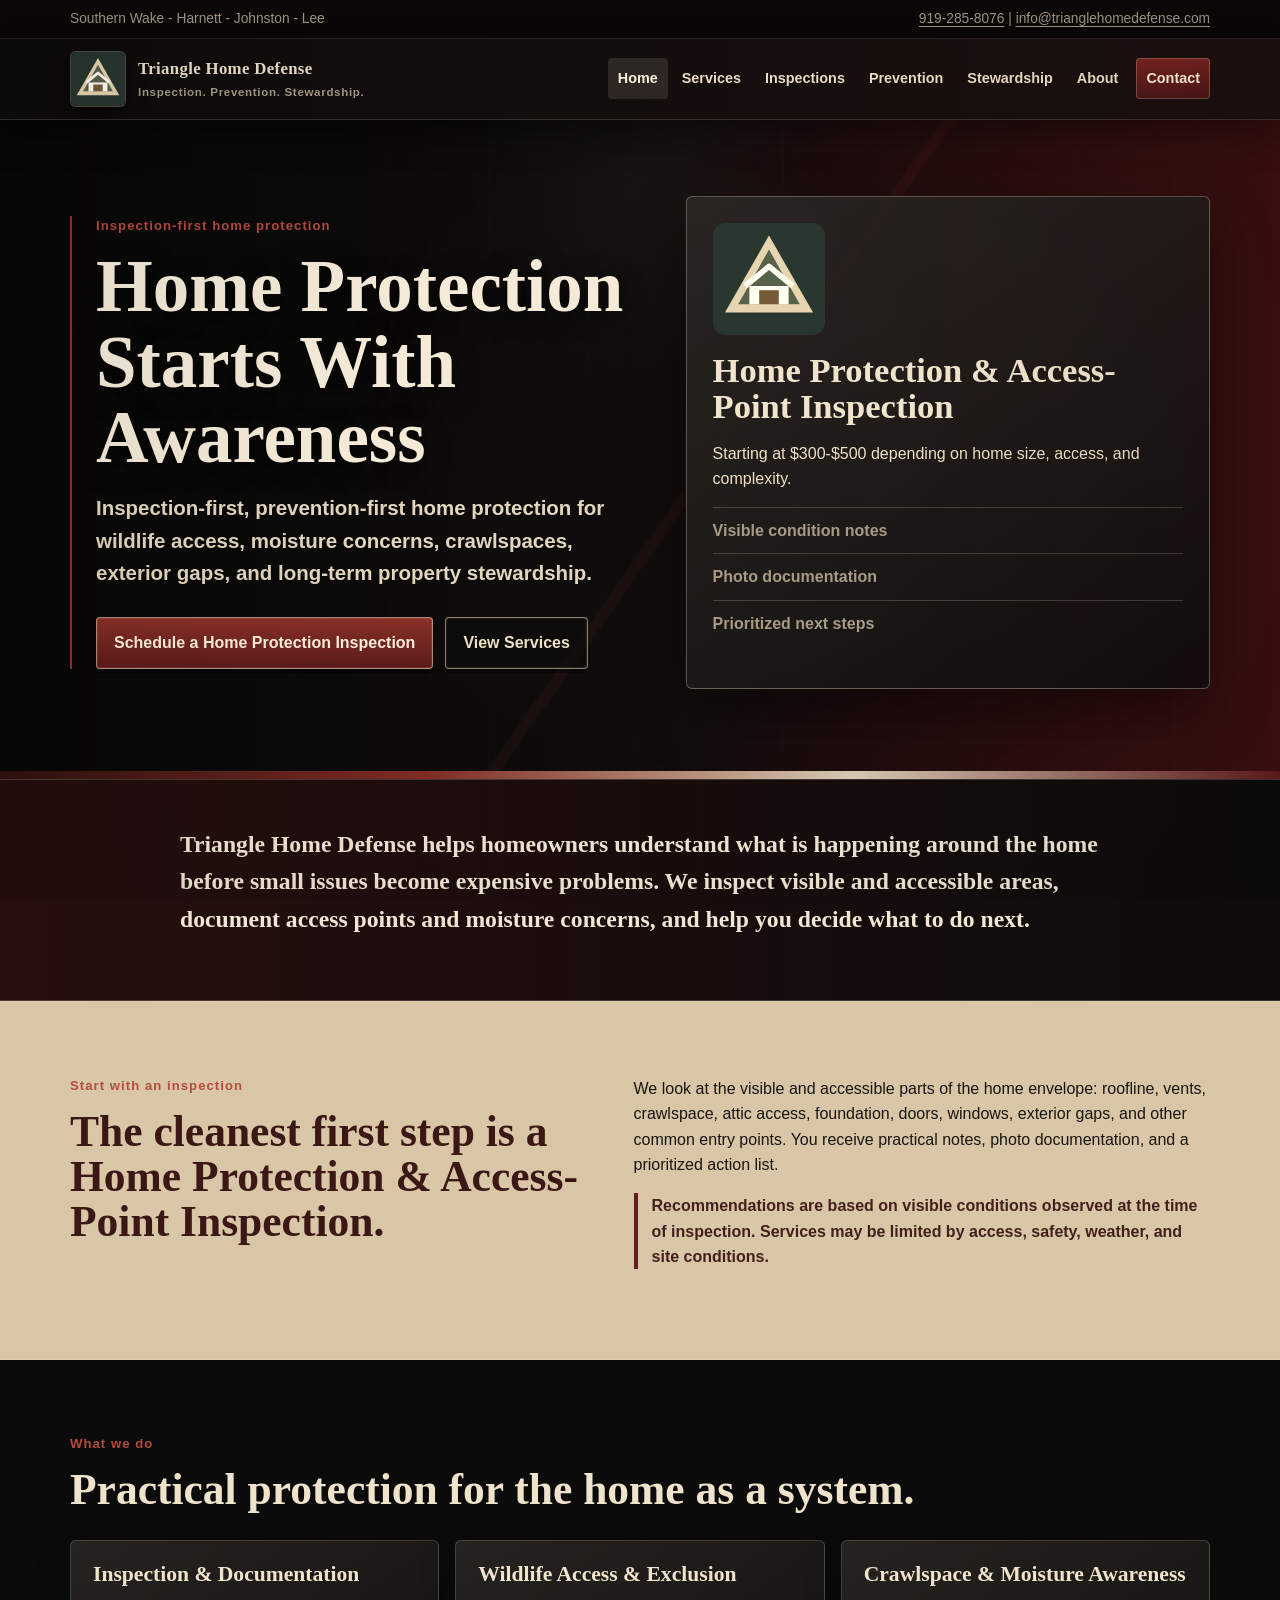
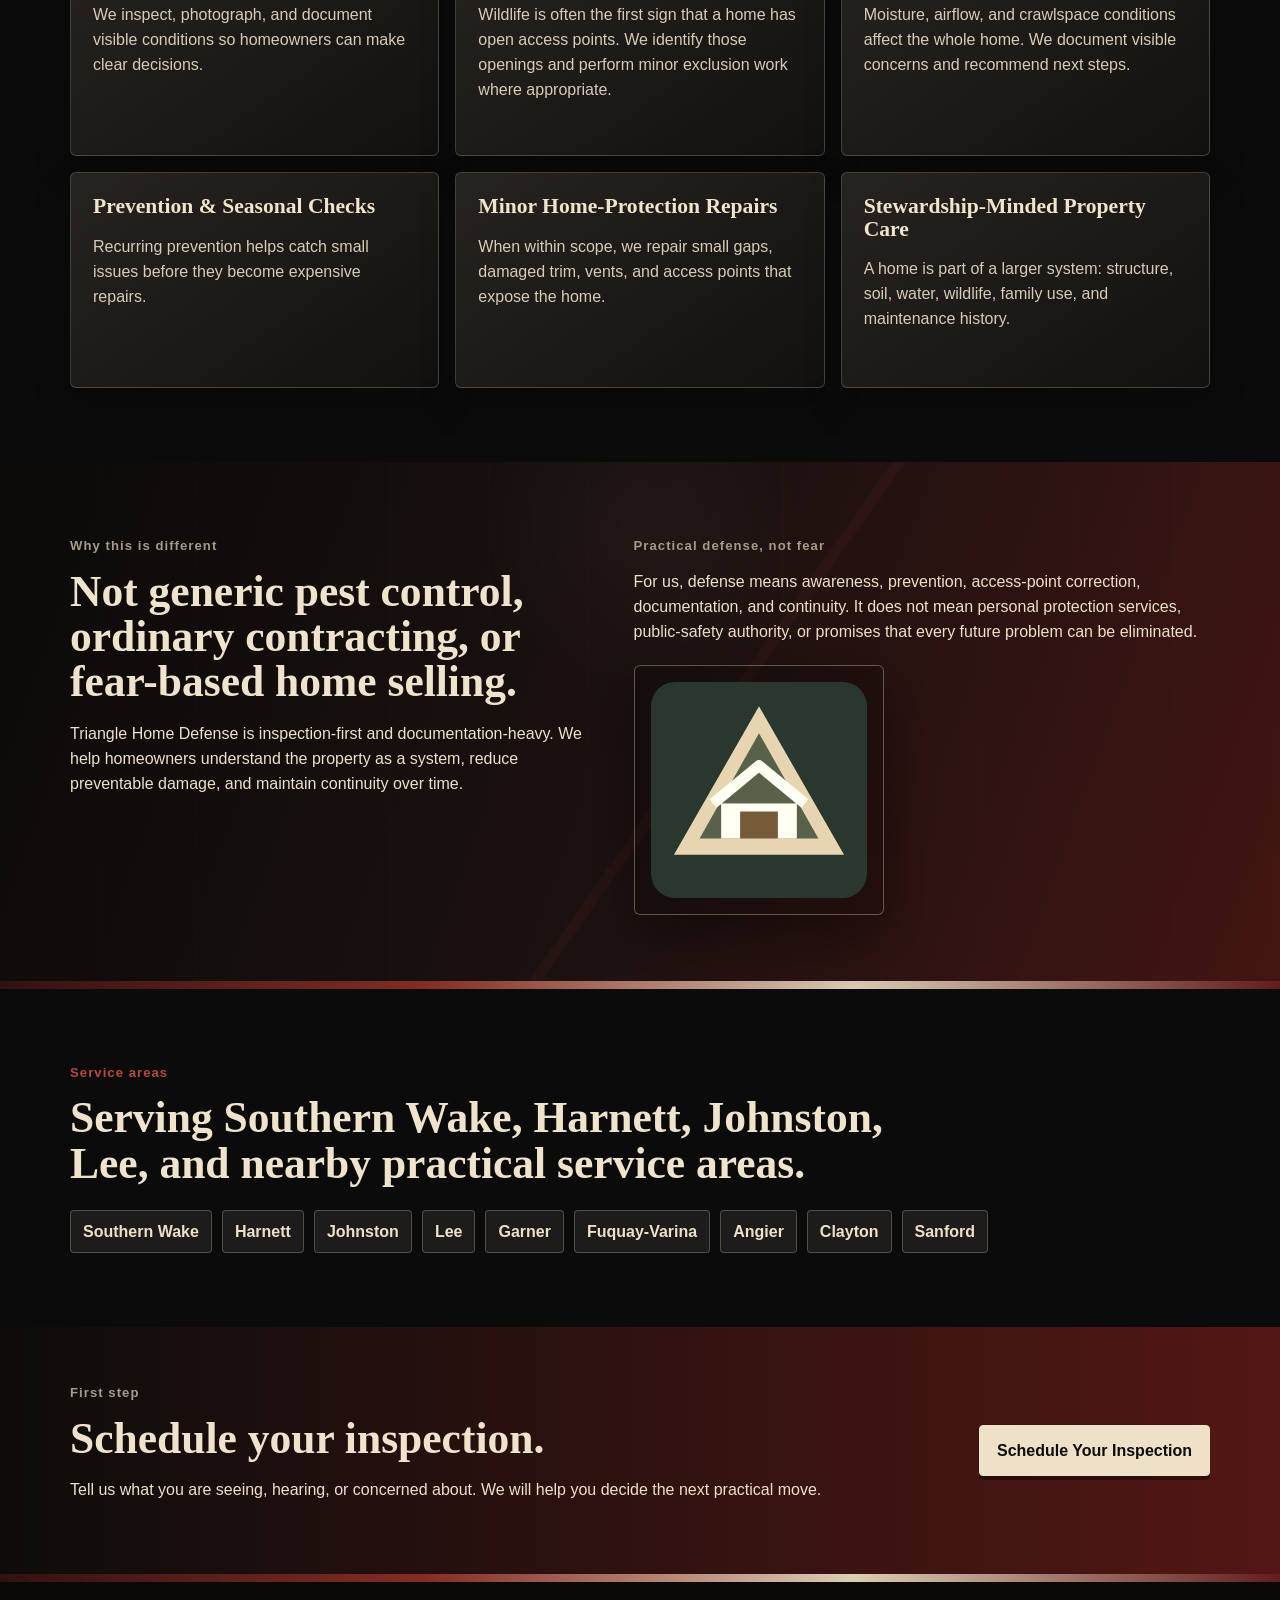
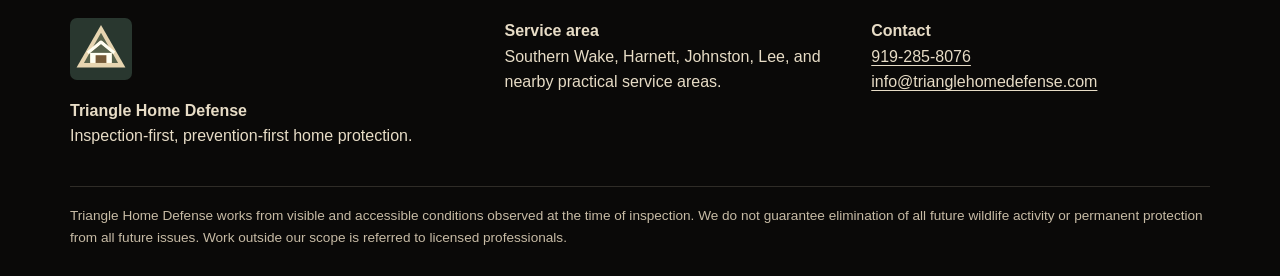
==== index.html @ 637c535c "Refresh homepage stylesheet version Cache-bust homepage stylesheet so the live aesthetic update appe" ====
<!doctype html>
<html lang="en">
<head>
  <meta charset="utf-8">
  <meta name="viewport" content="width=device-width, initial-scale=1">
  <title>Triangle Home Defense | Inspection-First Home Protection</title>
  <meta name="description" content="Inspection-first, prevention-first home protection for wildlife access, moisture concerns, crawlspaces, exterior gaps, and long-term property stewardship across Southern Wake, Harnett, Johnston, Lee, and nearby areas.">
  <meta property="og:title" content="Triangle Home Defense">
  <meta property="og:description" content="Home protection starts with awareness. Practical inspections, documentation, access-point correction, and prevention planning.">
  <meta property="og:image" content="thd-mark.svg">
  <meta property="og:type" content="website">
  <link rel="icon" href="favicon.svg">
  <link rel="stylesheet" href="styles.css?v=thd-weathered-garnet-2">
  <script type="application/ld+json">
  {
    "@context": "https://schema.org",
    "@type": "LocalBusiness",
    "name": "Triangle Home Defense",
    "url": "https://trianglehomedefense.com",
    "telephone": "+19192858076",
    "email": "info@trianglehomedefense.com",
    "areaServed": ["Southern Wake County NC", "Harnett County NC", "Johnston County NC", "Lee County NC", "Garner NC", "Fuquay-Varina NC", "Angier NC", "Clayton NC", "Sanford NC"],
    "description": "Inspection-first home protection, wildlife access correction, crawlspace and moisture awareness, minor repairs, and prevention planning."
  }
  </script>
</head>
<body>
  <a class="skip-link" href="#main">Skip to content</a>
  <div class="topbar">
    <div class="wrap topbar-inner">
      <span>Southern Wake - Harnett - Johnston - Lee</span>
      <span><a href="tel:19192858076">919-285-8076</a> | <a href="mailto:info@trianglehomedefense.com">info@trianglehomedefense.com</a></span>
    </div>
  </div>
  <header class="site-header">
    <div class="wrap nav">
      <a class="brand" href="index.html" aria-label="Triangle Home Defense home">
        <img src="thd-mark.svg" alt="" width="56" height="56">
        <span><strong>Triangle Home Defense</strong><small>Inspection. Prevention. Stewardship.</small></span>
      </a>
      <nav class="links" aria-label="Primary navigation">
        <a href="index.html" aria-current="page">Home</a>
        <a href="services.html">Services</a>
        <a href="inspections.html">Inspections</a>
        <a href="prevention.html">Prevention</a>
        <a href="stewardship.html">Stewardship</a>
        <a href="about.html">About</a>
        <a class="nav-cta" href="contact.html">Contact</a>
      </nav>
    </div>
  </header>

  <main id="main">
    <section class="hero">
      <div class="wrap hero-grid">
        <div class="hero-copy">
          <p class="eyebrow">Inspection-first home protection</p>
          <h1>Home Protection Starts With Awareness</h1>
          <p class="hero-subhead">Inspection-first, prevention-first home protection for wildlife access, moisture concerns, crawlspaces, exterior gaps, and long-term property stewardship.</p>
          <div class="actions" aria-label="Primary actions">
            <a class="btn" href="contact.html">Schedule a Home Protection Inspection</a>
            <a class="btn secondary" href="services.html">View Services</a>
          </div>
        </div>
        <aside class="hero-card" aria-label="Primary inspection offer">
          <img src="thd-mark.svg" alt="Triangle Home Defense mark" width="132" height="132">
          <h2>Home Protection &amp; Access-Point Inspection</h2>
          <p>Starting at $300-$500 depending on home size, access, and complexity.</p>
          <ul class="check-list">
            <li>Visible condition notes</li>
            <li>Photo documentation</li>
            <li>Prioritized next steps</li>
          </ul>
        </aside>
      </div>
    </section>

    <section class="section intro-section">
      <div class="wrap narrow">
        <p class="lead">Triangle Home Defense helps homeowners understand what is happening around the home before small issues become expensive problems. We inspect visible and accessible areas, document access points and moisture concerns, and help you decide what to do next.</p>
      </div>
    </section>

    <section class="section tinted">
      <div class="wrap split">
        <div>
          <p class="kicker">Start with an inspection</p>
          <h2>The cleanest first step is a Home Protection &amp; Access-Point Inspection.</h2>
        </div>
        <div>
          <p>We look at the visible and accessible parts of the home envelope: roofline, vents, crawlspace, attic access, foundation, doors, windows, exterior gaps, and other common entry points. You receive practical notes, photo documentation, and a prioritized action list.</p>
          <p class="scope-note">Recommendations are based on visible conditions observed at the time of inspection. Services may be limited by access, safety, weather, and site conditions.</p>
        </div>
      </div>
    </section>

    <section class="section">
      <div class="wrap">
        <p class="kicker">What we do</p>
        <h2>Practical protection for the home as a system.</h2>
        <div class="card-grid">
          <article class="card">
            <h3>Inspection &amp; Documentation</h3>
            <p>We inspect, photograph, and document visible conditions so homeowners can make clear decisions.</p>
          </article>
          <article class="card">
            <h3>Wildlife Access &amp; Exclusion</h3>
            <p>Wildlife is often the first sign that a home has open access points. We identify those openings and perform minor exclusion work where appropriate.</p>
          </article>
          <article class="card">
            <h3>Crawlspace &amp; Moisture Awareness</h3>
            <p>Moisture, airflow, and crawlspace conditions affect the whole home. We document visible concerns and recommend next steps.</p>
          </article>
          <article class="card">
            <h3>Prevention &amp; Seasonal Checks</h3>
            <p>Recurring prevention helps catch small issues before they become expensive repairs.</p>
          </article>
          <article class="card">
            <h3>Minor Home-Protection Repairs</h3>
            <p>When within scope, we repair small gaps, damaged trim, vents, and access points that expose the home.</p>
          </article>
          <article class="card">
            <h3>Stewardship-Minded Property Care</h3>
            <p>A home is part of a larger system: structure, soil, water, wildlife, family use, and maintenance history.</p>
          </article>
        </div>
      </div>
    </section>

    <section class="section field-band">
      <div class="wrap split">
        <div>
          <p class="kicker light">Why this is different</p>
          <h2>Not generic pest control, ordinary contracting, or fear-based home selling.</h2>
          <p>Triangle Home Defense is inspection-first and documentation-heavy. We help homeowners understand the property as a system, reduce preventable damage, and maintain continuity over time.</p>
        </div>
        <div>
          <p class="kicker light">Practical defense, not fear</p>
          <p>For us, defense means awareness, prevention, access-point correction, documentation, and continuity. It does not mean personal protection services, public-safety authority, or promises that every future problem can be eliminated.</p>
          <img class="field-image" src="thd-mark.svg" alt="Triangle Home Defense mark">
        </div>
      </div>
    </section>

    <section class="section">
      <div class="wrap">
        <p class="kicker">Service areas</p>
        <h2>Serving Southern Wake, Harnett, Johnston, Lee, and nearby practical service areas.</h2>
        <div class="area-list" aria-label="Service area examples">
          <span>Southern Wake</span>
          <span>Harnett</span>
          <span>Johnston</span>
          <span>Lee</span>
          <span>Garner</span>
          <span>Fuquay-Varina</span>
          <span>Angier</span>
          <span>Clayton</span>
          <span>Sanford</span>
        </div>
      </div>
    </section>

    <section class="cta-band">
      <div class="wrap cta-inner">
        <div>
          <p class="kicker light">First step</p>
          <h2>Schedule your inspection.</h2>
          <p>Tell us what you are seeing, hearing, or concerned about. We will help you decide the next practical move.</p>
        </div>
        <a class="btn light" href="contact.html">Schedule Your Inspection</a>
      </div>
    </section>
  </main>

  <footer class="footer">
    <div class="wrap footer-grid">
      <div>
        <img src="thd-mark.svg" alt="" width="62" height="62">
        <p><strong>Triangle Home Defense</strong><br>Inspection-first, prevention-first home protection.</p>
      </div>
      <div>
        <strong>Service area</strong>
        <p>Southern Wake, Harnett, Johnston, Lee, and nearby practical service areas.</p>
      </div>
      <div>
        <strong>Contact</strong>
        <p><a href="tel:19192858076">919-285-8076</a><br><a href="mailto:info@trianglehomedefense.com">info@trianglehomedefense.com</a></p>
      </div>
    </div>
    <div class="wrap fine-print">Triangle Home Defense works from visible and accessible conditions observed at the time of inspection. We do not guarantee elimination of all future wildlife activity or permanent protection from all future issues. Work outside our scope is referred to licensed professionals.</div>
  </footer>
</body>
</html>
---- styles.css ----
:root {
  --black: #0d0c0b;
  --charcoal: #171513;
  --ash: #272421;
  --garnet: #651d1d;
  --red-rock: #8f3028;
  --dark-red: #351211;
  --bone: #eee1c8;
  --paper: #d8c6a6;
  --aged-paper: #cbb58f;
  --stone: #a79b87;
  --ink: #181512;
  --line-dark: rgba(238, 225, 200, .2);
  --line-paper: rgba(49, 35, 28, .3);
  --shadow: 0 24px 58px rgba(0, 0, 0, .42);
}

* {
  box-sizing: border-box;
}

html {
  scroll-behavior: smooth;
}

body {
  margin: 0;
  font-family: "Trebuchet MS", Arial, Helvetica, sans-serif;
  color: var(--bone);
  background:
    linear-gradient(rgba(13, 12, 11, .9), rgba(13, 12, 11, .9)),
    url("garnet-schist.jpg") center / cover fixed,
    var(--black);
  line-height: 1.58;
}

body::before {
  content: "";
  position: fixed;
  inset: 0;
  z-index: 50;
  pointer-events: none;
  opacity: .16;
  background:
    repeating-linear-gradient(0deg, rgba(255, 255, 255, .035) 0 1px, transparent 1px 4px),
    radial-gradient(circle at center, transparent 35%, rgba(0, 0, 0, .58));
}

body::after {
  content: "";
  position: fixed;
  inset: 0;
  z-index: 51;
  pointer-events: none;
  opacity: .17;
  background-image:
    linear-gradient(rgba(238, 225, 200, .045) 1px, transparent 1px),
    linear-gradient(90deg, rgba(238, 225, 200, .035) 1px, transparent 1px);
  background-size: 72px 72px;
}

img {
  max-width: 100%;
  height: auto;
}

a {
  color: inherit;
}

h1,
h2,
h3 {
  font-family: Georgia, "Times New Roman", serif;
  line-height: 1.04;
  margin: 0 0 16px;
  text-transform: none;
}

h1 {
  max-width: 780px;
  color: #f4ead7;
  font-size: clamp(2.35rem, 5.7vw, 5rem);
  letter-spacing: 0;
  text-shadow: 0 5px 24px rgba(0, 0, 0, .68);
}

h2 {
  max-width: 900px;
  color: #f0e3cc;
  font-size: clamp(1.85rem, 3.4vw, 3rem);
}

h3 {
  color: var(--bone);
  font-size: 1.35rem;
}

p {
  margin: 0 0 16px;
}

ul {
  margin-top: 0;
}

.skip-link {
  position: absolute;
  left: 12px;
  top: -60px;
  z-index: 100;
  background: var(--bone);
  color: var(--black);
  padding: 10px 12px;
}

.skip-link:focus {
  top: 12px;
}

.wrap {
  width: min(1140px, calc(100% - 32px));
  margin-inline: auto;
}

.narrow {
  max-width: 920px;
}

.topbar {
  background: #0a0908;
  border-bottom: 1px solid rgba(238, 225, 200, .15);
  color: var(--stone);
  font-size: .86rem;
}

.topbar-inner {
  display: flex;
  justify-content: space-between;
  gap: 16px;
  padding: 8px 0;
  flex-wrap: wrap;
}

.topbar a,
.footer a {
  text-decoration-thickness: 1px;
  text-underline-offset: 3px;
}

.site-header {
  position: sticky;
  top: 0;
  z-index: 40;
  background:
    linear-gradient(90deg, rgba(13, 12, 11, .96), rgba(31, 18, 16, .94));
  border-bottom: 1px solid rgba(238, 225, 200, .16);
  box-shadow: 0 16px 34px rgba(0, 0, 0, .35);
  backdrop-filter: blur(12px);
}

.nav {
  display: flex;
  align-items: center;
  justify-content: space-between;
  gap: 20px;
  padding: 12px 0;
}

.brand {
  display: flex;
  align-items: center;
  gap: 12px;
  min-width: 250px;
  color: var(--bone);
  text-decoration: none;
}

.brand img {
  flex: 0 0 56px;
  width: 56px !important;
  height: 56px !important;
  max-width: 56px !important;
  max-height: 56px !important;
  border: 1px solid rgba(238, 225, 200, .24);
  border-radius: 6px;
  background: rgba(238, 225, 200, .06);
  object-fit: contain;
  filter: grayscale(.2) sepia(.18) contrast(1.08) drop-shadow(0 5px 10px rgba(0, 0, 0, .46));
}

.brand strong {
  display: block;
  font-family: Georgia, "Times New Roman", serif;
  font-size: 1.05rem;
  letter-spacing: .02em;
}

.brand small {
  display: block;
  color: var(--stone);
  font-size: .72rem;
  font-weight: 700;
  letter-spacing: .06em;
}

.links {
  display: flex;
  align-items: center;
  justify-content: flex-end;
  gap: 4px;
  flex-wrap: wrap;
}

.links a {
  border-radius: 4px;
  color: var(--bone);
  font-size: .9rem;
  font-weight: 800;
  padding: 9px 10px;
  text-decoration: none;
}

.links a:hover,
.links a:focus,
.links a[aria-current="page"] {
  background: rgba(238, 225, 200, .12);
  color: #fff4df;
}

.links .nav-cta {
  background: linear-gradient(180deg, #7a2522, #4a1716);
  color: #fff2dd;
  margin-left: 4px;
  box-shadow: inset 0 0 0 1px rgba(238, 225, 200, .25);
}

.hero {
  position: relative;
  overflow: hidden;
  color: var(--bone);
  background:
    linear-gradient(90deg, rgba(7, 7, 6, .9) 0%, rgba(15, 13, 12, .74) 48%, rgba(76, 17, 17, .76) 100%),
    url("garnet-schist.jpg") right center / cover,
    var(--black);
}

.hero::before,
.page-hero::before,
.field-band::before {
  content: "";
  position: absolute;
  inset: 0;
  pointer-events: none;
  opacity: .3;
  background:
    radial-gradient(circle at 50% 12%, rgba(238, 225, 200, .12), transparent 22%),
    linear-gradient(125deg, transparent 0 54%, rgba(143, 48, 40, .32) 54.2% 54.8%, transparent 55%),
    repeating-linear-gradient(90deg, transparent 0 96px, rgba(238, 225, 200, .03) 97px 98px);
}

.hero::after,
.field-band::after,
.cta-band::after {
  content: "";
  position: absolute;
  inset: auto 0 0 0;
  height: 8px;
  background: linear-gradient(90deg, var(--dark-red), var(--red-rock), var(--bone), var(--garnet));
  opacity: .9;
}

.hero-grid {
  position: relative;
  z-index: 1;
  display: grid;
  grid-template-columns: minmax(0, 1.05fr) minmax(280px, .95fr);
  gap: 36px;
  align-items: center;
  min-height: 640px;
  padding: 76px 0 90px;
}

.hero-copy {
  border-left: 2px solid var(--red-rock);
  padding-left: 24px;
}

.hero-subhead {
  max-width: 760px;
  color: #e3d6be;
  font-size: clamp(1.05rem, 2vw, 1.28rem);
  font-weight: 700;
}

.eyebrow,
.kicker {
  color: #b64a3f;
  font-size: .82rem;
  font-weight: 800;
  letter-spacing: .08em;
  margin-bottom: 12px;
}

.light {
  color: var(--stone);
}

.actions {
  display: flex;
  gap: 12px;
  flex-wrap: wrap;
  margin-top: 28px;
}

.btn {
  display: inline-flex;
  align-items: center;
  justify-content: center;
  min-height: 48px;
  border: 1px solid rgba(238, 225, 200, .54);
  border-radius: 4px;
  background: linear-gradient(180deg, #8a3028, #5c1c1a);
  color: #fff0dc;
  font-weight: 800;
  padding: 12px 17px;
  text-decoration: none;
  box-shadow: 0 4px 0 rgba(0, 0, 0, .38), inset 0 0 0 1px rgba(255, 255, 255, .08);
}

.btn.secondary {
  background: rgba(14, 13, 12, .62);
  color: var(--bone);
}

.btn.light {
  border-color: var(--bone);
  background: var(--bone);
  color: var(--black);
}

.hero-card {
  border: 1px solid rgba(238, 225, 200, .32);
  border-radius: 6px;
  background:
    linear-gradient(145deg, rgba(238, 225, 200, .1), rgba(0, 0, 0, .2)),
    rgba(20, 18, 16, .82);
  box-shadow: var(--shadow);
  padding: 26px;
}

.hero-card img {
  display: block;
  width: 112px;
  margin-bottom: 18px;
  filter: grayscale(.2) sepia(.18) contrast(1.08);
}

.hero-card h2 {
  color: #f0e4cc;
  font-size: clamp(1.5rem, 2.7vw, 2.25rem);
}

.check-list {
  list-style: none;
  padding: 0;
}

.check-list li {
  border-top: 1px solid rgba(238, 225, 200, .2);
  color: var(--stone);
  font-weight: 800;
  padding: 10px 0;
}

.section {
  padding: 74px 0;
  background: rgba(13, 12, 11, .91);
}

.intro-section {
  padding: 46px 0;
  background:
    linear-gradient(90deg, rgba(74, 18, 18, .42), rgba(13, 12, 11, .94)),
    var(--black);
  border-block: 1px solid var(--line-dark);
}

.tinted {
  background:
    linear-gradient(rgba(216, 198, 166, .94), rgba(216, 198, 166, .94)),
    url("garnet-schist.jpg") center / cover,
    var(--paper);
  border-block: 1px solid rgba(238, 225, 200, .18);
  color: var(--ink);
}

.tinted h2,
.tinted h3 {
  color: #3b1715;
}

.lead {
  color: #f1e7d4;
  font-family: Georgia, "Times New Roman", serif;
  font-size: clamp(1.18rem, 2vw, 1.48rem);
  font-weight: 700;
}

.split {
  display: grid;
  grid-template-columns: minmax(0, .95fr) minmax(0, 1.05fr);
  gap: 42px;
  align-items: start;
}

.scope-note {
  border-left: 4px solid var(--garnet);
  color: #44201d;
  font-weight: 800;
  padding-left: 14px;
}

.card-grid {
  display: grid;
  grid-template-columns: repeat(3, minmax(0, 1fr));
  gap: 16px;
  margin-top: 28px;
}

.card {
  min-height: 216px;
  border: 1px solid var(--line-dark);
  border-radius: 6px;
  background:
    linear-gradient(145deg, rgba(238, 225, 200, .08), rgba(0, 0, 0, .14)),
    rgba(25, 22, 20, .84);
  padding: 22px;
  box-shadow: 0 16px 36px rgba(0, 0, 0, .24);
}

.card h3 {
  color: #f1e4cc;
}

.card p {
  color: #d8ccb7;
}

.field-band {
  position: relative;
  overflow: hidden;
  color: var(--bone);
  background:
    linear-gradient(110deg, rgba(11, 10, 9, .96), rgba(29, 18, 16, .88), rgba(95, 26, 23, .66)),
    url("garnet-schist.jpg") center / cover,
    var(--black);
}

.field-band .wrap {
  position: relative;
  z-index: 1;
}

.field-image {
  display: block;
  max-width: 250px;
  border: 1px solid rgba(238, 225, 200, .32);
  border-radius: 6px;
  background: rgba(0, 0, 0, .24);
  box-shadow: var(--shadow);
  margin-top: 20px;
  padding: 16px;
  filter: grayscale(.2) sepia(.18) contrast(1.08);
}

.area-list {
  display: flex;
  flex-wrap: wrap;
  gap: 10px;
  margin-top: 24px;
}

.area-list span {
  border: 1px solid rgba(238, 225, 200, .25);
  border-radius: 4px;
  background: rgba(238, 225, 200, .08);
  color: var(--bone);
  font-weight: 800;
  padding: 8px 12px;
}

.cta-band {
  position: relative;
  overflow: hidden;
  background:
    linear-gradient(90deg, rgba(13, 12, 11, .96), rgba(92, 25, 22, .88)),
    url("garnet-schist.jpg") center / cover;
  color: var(--bone);
  padding: 56px 0 64px;
}

.cta-inner {
  display: flex;
  align-items: center;
  justify-content: space-between;
  gap: 30px;
}

.footer {
  background: #0a0908;
  color: #e7dcc6;
  padding: 36px 0 28px;
}

.footer-grid {
  display: grid;
  grid-template-columns: 1.2fr 1fr 1fr;
  gap: 28px;
}

.footer img {
  margin-bottom: 10px;
  filter: grayscale(.2) sepia(.18) contrast(1.08);
}

.fine-print {
  border-top: 1px solid rgba(238, 225, 200, .16);
  color: #c7bba5;
  font-size: .85rem;
  margin-top: 22px;
  padding-top: 18px;
}

.page-hero {
  position: relative;
  overflow: hidden;
  color: var(--bone);
  background:
    linear-gradient(105deg, rgba(10, 9, 8, .95), rgba(26, 18, 16, .88), rgba(92, 25, 22, .6)),
    url("garnet-schist.jpg") center / cover,
    var(--black);
  padding: 62px 0 70px;
}

.page-hero .wrap {
  position: relative;
  z-index: 1;
}

.page-hero p {
  max-width: 820px;
  color: #e0d6c4;
  font-weight: 700;
}

.breadcrumb {
  color: var(--stone);
  font-size: .82rem;
  font-weight: 800;
  letter-spacing: .06em;
  margin-bottom: 16px;
}

.content-grid {
  display: grid;
  grid-template-columns: minmax(0, 1fr) minmax(280px, 360px);
  gap: 38px;
  align-items: start;
}

.side-panel,
.form-panel {
  border: 1px solid var(--line-paper);
  border-radius: 6px;
  background:
    linear-gradient(rgba(238, 225, 200, .95), rgba(207, 186, 150, .94)),
    var(--paper);
  color: var(--ink);
  padding: 22px;
  box-shadow: 0 18px 38px rgba(0, 0, 0, .24);
}

.side-panel h2,
.side-panel h3,
.form-panel h2,
.form-panel h3 {
  color: #421a18;
}

.service-block,
.process-step,
.plain-panel {
  border-top: 1px solid var(--line-dark);
  padding: 24px 0;
}

.service-block:first-child,
.process-step:first-child {
  border-top: 0;
  padding-top: 0;
}

.two-list {
  display: grid;
  grid-template-columns: repeat(2, minmax(0, 1fr));
  gap: 24px;
}

.note-box {
  border-left: 5px solid var(--garnet);
  background: rgba(101, 29, 29, .16);
  padding: 16px;
}

.contact-list {
  display: grid;
  gap: 10px;
}

.contact-list a {
  color: #551c1a;
  font-weight: 900;
}

form {
  display: grid;
  gap: 14px;
}

label {
  display: grid;
  gap: 6px;
  color: #3f1f1b;
  font-weight: 900;
}

input,
select,
textarea {
  width: 100%;
  border: 1px solid rgba(54, 42, 33, .38);
  border-radius: 4px;
  background: #fbf4e4;
  color: var(--ink);
  font: inherit;
  padding: 11px 12px;
}

textarea {
  min-height: 132px;
  resize: vertical;
}

.submit-note {
  color: #514537;
  font-size: .9rem;
}

button.btn {
  cursor: pointer;
}

.legacy-notice {
  max-width: 760px;
}

@media (max-width: 920px) {
  .nav {
    align-items: flex-start;
    flex-direction: column;
  }

  .links {
    justify-content: flex-start;
  }

  .hero-grid,
  .split,
  .content-grid,
  .footer-grid,
  .two-list {
    grid-template-columns: 1fr;
  }

  .hero-grid {
    min-height: 0;
    padding: 54px 0 68px;
  }

  .hero-card {
    max-width: 520px;
  }

  .card-grid {
    grid-template-columns: repeat(2, minmax(0, 1fr));
  }

  .cta-inner {
    align-items: flex-start;
    flex-direction: column;
  }
}

@media (max-width: 620px) {
  .wrap {
    width: min(100% - 24px, 1120px);
  }

  .topbar {
    font-size: .72rem;
  }

  .topbar-inner {
    display: block;
    overflow-wrap: anywhere;
  }

  .brand {
    min-width: 0;
  }

  .brand small {
    letter-spacing: .04em;
  }

  .links {
    gap: 5px;
  }

  .links a {
    font-size: .82rem;
    padding: 8px 9px;
  }

  .hero-copy {
    border-left: 0;
    padding-left: 0;
  }

  .btn {
    width: 100%;
  }

  .card-grid {
    grid-template-columns: 1fr;
  }

  .section {
    padding: 54px 0;
  }

  .page-hero {
    padding: 46px 0 52px;
  }
}
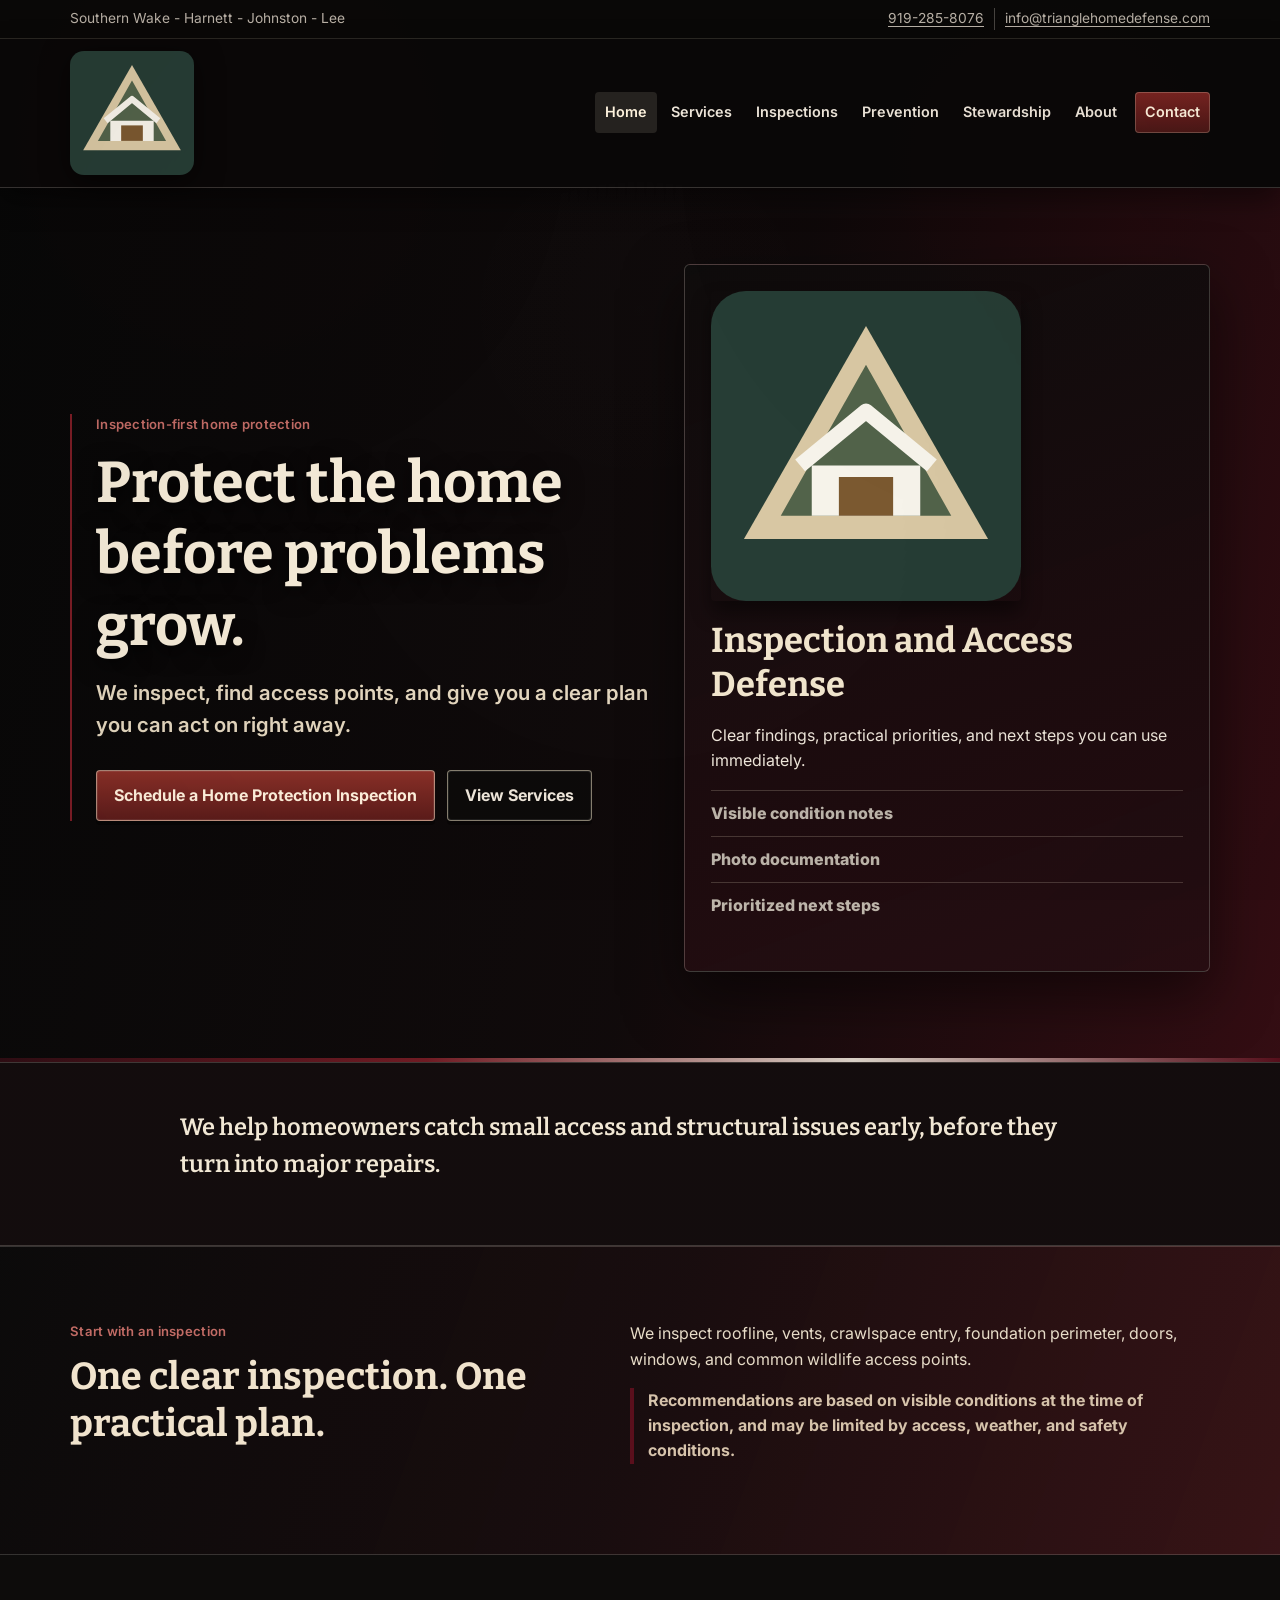
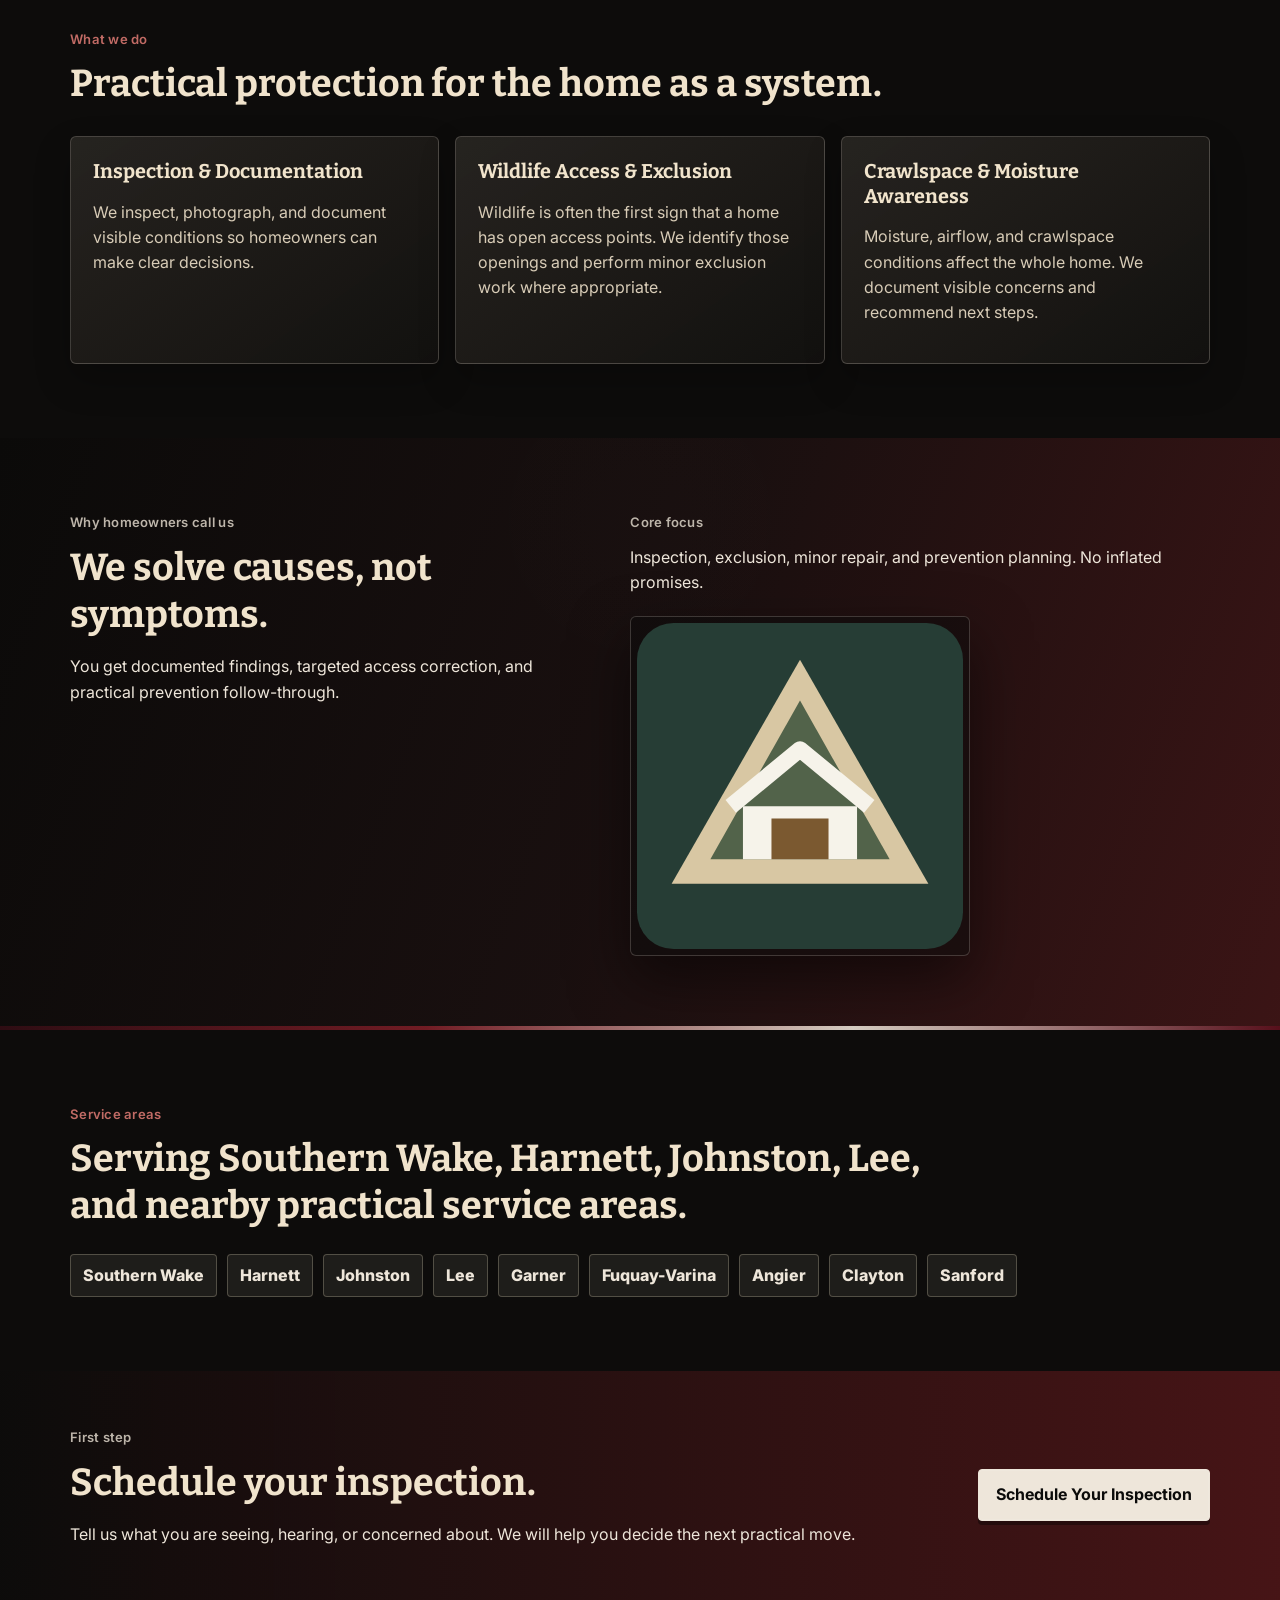
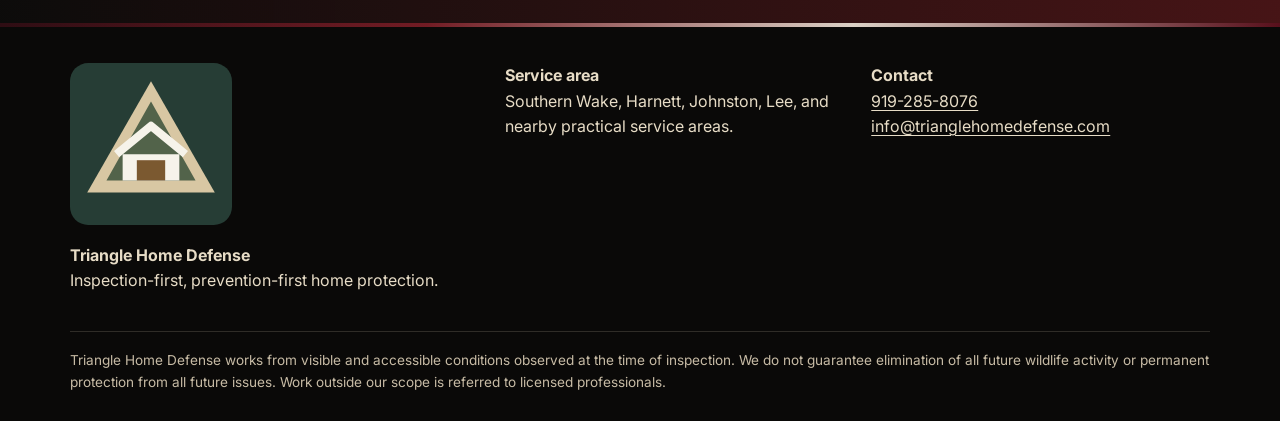
==== commit 021c31d2: "Homepage cleanup: concise messaging, no pricing, prevention-first CTA" ====
--- a/index.html
+++ b/index.html
@@ -29,7 +29,7 @@
   <div class="topbar">
     <div class="wrap topbar-inner">
       <span>Southern Wake - Harnett - Johnston - Lee</span>
-      <span><a href="tel:19192858076">919-285-8076</a> | <a href="mailto:info@trianglehomedefense.com">info@trianglehomedefense.com</a></span>
+      <span class="topbar-contact"><a href="tel:19192858076">919-285-8076</a><a href="mailto:info@trianglehomedefense.com">info@trianglehomedefense.com</a></span>
     </div>
   </div>
   <header class="site-header">
@@ -55,8 +55,8 @@
       <div class="wrap hero-grid">
         <div class="hero-copy">
           <p class="eyebrow">Inspection-first home protection</p>
-          <h1>Home Protection Starts With Awareness</h1>
-          <p class="hero-subhead">Inspection-first, prevention-first home protection for wildlife access, moisture concerns, crawlspaces, exterior gaps, and long-term property stewardship.</p>
+          <h1>Protect the home before problems grow.</h1>
+          <p class="hero-subhead">We inspect, find access points, and give you a clear plan you can act on right away.</p>
           <div class="actions" aria-label="Primary actions">
             <a class="btn" href="contact.html">Schedule a Home Protection Inspection</a>
             <a class="btn secondary" href="services.html">View Services</a>
@@ -64,8 +64,8 @@
         </div>
         <aside class="hero-card" aria-label="Primary inspection offer">
           <img src="thd-mark.svg" alt="Triangle Home Defense mark" width="132" height="132">
-          <h2>Home Protection &amp; Access-Point Inspection</h2>
-          <p>Starting at $300-$500 depending on home size, access, and complexity.</p>
+          <h2>Inspection and Access Defense</h2>
+          <p>Clear findings, practical priorities, and next steps you can use immediately.</p>
           <ul class="check-list">
             <li>Visible condition notes</li>
             <li>Photo documentation</li>
@@ -77,7 +77,7 @@
 
     <section class="section intro-section">
       <div class="wrap narrow">
-        <p class="lead">Triangle Home Defense helps homeowners understand what is happening around the home before small issues become expensive problems. We inspect visible and accessible areas, document access points and moisture concerns, and help you decide what to do next.</p>
+        <p class="lead">We help homeowners catch small access and structural issues early, before they turn into major repairs.</p>
       </div>
     </section>
 
@@ -85,11 +85,11 @@
       <div class="wrap split">
         <div>
           <p class="kicker">Start with an inspection</p>
-          <h2>The cleanest first step is a Home Protection &amp; Access-Point Inspection.</h2>
+          <h2>One clear inspection. One practical plan.</h2>
         </div>
         <div>
-          <p>We look at the visible and accessible parts of the home envelope: roofline, vents, crawlspace, attic access, foundation, doors, windows, exterior gaps, and other common entry points. You receive practical notes, photo documentation, and a prioritized action list.</p>
-          <p class="scope-note">Recommendations are based on visible conditions observed at the time of inspection. Services may be limited by access, safety, weather, and site conditions.</p>
+          <p>We inspect roofline, vents, crawlspace entry, foundation perimeter, doors, windows, and common wildlife access points.</p>
+          <p class="scope-note">Recommendations are based on visible conditions at the time of inspection, and may be limited by access, weather, and safety conditions.</p>
         </div>
       </div>
     </section>
@@ -111,18 +111,6 @@
             <h3>Crawlspace &amp; Moisture Awareness</h3>
             <p>Moisture, airflow, and crawlspace conditions affect the whole home. We document visible concerns and recommend next steps.</p>
           </article>
-          <article class="card">
-            <h3>Prevention &amp; Seasonal Checks</h3>
-            <p>Recurring prevention helps catch small issues before they become expensive repairs.</p>
-          </article>
-          <article class="card">
-            <h3>Minor Home-Protection Repairs</h3>
-            <p>When within scope, we repair small gaps, damaged trim, vents, and access points that expose the home.</p>
-          </article>
-          <article class="card">
-            <h3>Stewardship-Minded Property Care</h3>
-            <p>A home is part of a larger system: structure, soil, water, wildlife, family use, and maintenance history.</p>
-          </article>
         </div>
       </div>
     </section>
@@ -130,13 +118,13 @@
     <section class="section field-band">
       <div class="wrap split">
         <div>
-          <p class="kicker light">Why this is different</p>
-          <h2>Not generic pest control, ordinary contracting, or fear-based home selling.</h2>
-          <p>Triangle Home Defense is inspection-first and documentation-heavy. We help homeowners understand the property as a system, reduce preventable damage, and maintain continuity over time.</p>
+          <p class="kicker light">Why homeowners call us</p>
+          <h2>We solve causes, not symptoms.</h2>
+          <p>You get documented findings, targeted access correction, and practical prevention follow-through.</p>
         </div>
         <div>
-          <p class="kicker light">Practical defense, not fear</p>
-          <p>For us, defense means awareness, prevention, access-point correction, documentation, and continuity. It does not mean personal protection services, public-safety authority, or promises that every future problem can be eliminated.</p>
+          <p class="kicker light">Core focus</p>
+          <p>Inspection, exclusion, minor repair, and prevention planning. No inflated promises.</p>
           <img class="field-image" src="thd-mark.svg" alt="Triangle Home Defense mark">
         </div>
       </div>
--- a/styles.css
+++ b/styles.css
@@ -1,18 +1,20 @@
+@import url("https://fonts.googleapis.com/css2?family=Bitter:wght@500;600;700&family=Inter:wght@400;500;600;700&display=swap");
+
 :root {
-  --black: #0d0c0b;
-  --charcoal: #171513;
-  --ash: #272421;
-  --garnet: #651d1d;
-  --red-rock: #8f3028;
-  --dark-red: #351211;
-  --bone: #eee1c8;
-  --paper: #d8c6a6;
-  --aged-paper: #cbb58f;
-  --stone: #a79b87;
-  --ink: #181512;
-  --line-dark: rgba(238, 225, 200, .2);
-  --line-paper: rgba(49, 35, 28, .3);
-  --shadow: 0 24px 58px rgba(0, 0, 0, .42);
+  --black: #0b0b0a;
+  --charcoal: #171615;
+  --ash: #24211f;
+  --garnet: #5a0f1c;
+  --red-rock: #7b1d26;
+  --dark-red: #320d14;
+  --bone: #eee6da;
+  --paper: #d9ccb8;
+  --aged-paper: #bfa98f;
+  --stone: #bdb5aa;
+  --ink: #161310;
+  --line-dark: rgba(238, 230, 218, .2);
+  --line-paper: rgba(64, 44, 34, .42);
+  --shadow: 0 24px 58px rgba(0, 0, 0, .5);
 }
 
 * {
@@ -25,10 +27,11 @@
 
 body {
   margin: 0;
-  font-family: "Trebuchet MS", Arial, Helvetica, sans-serif;
-  color: var(--bone);
-  background:
-    linear-gradient(rgba(13, 12, 11, .9), rgba(13, 12, 11, .9)),
+  font-family: "Inter", "Segoe UI", "Helvetica Neue", Arial, sans-serif;
+  color: var(--bone);
+  background:
+    linear-gradient(rgba(10, 8, 9, .88), rgba(10, 8, 9, .91)),
+    linear-gradient(120deg, rgba(57, 12, 20, .34), rgba(6, 6, 6, .14)),
     url("garnet-schist.jpg") center / cover fixed,
     var(--black);
   line-height: 1.58;
@@ -40,10 +43,11 @@
   inset: 0;
   z-index: 50;
   pointer-events: none;
-  opacity: .16;
-  background:
-    repeating-linear-gradient(0deg, rgba(255, 255, 255, .035) 0 1px, transparent 1px 4px),
-    radial-gradient(circle at center, transparent 35%, rgba(0, 0, 0, .58));
+  opacity: .08;
+  background:
+    radial-gradient(circle at 18% 16%, rgba(123, 29, 38, .19), transparent 35%),
+    radial-gradient(circle at 82% 18%, rgba(90, 15, 28, .2), transparent 38%),
+    radial-gradient(circle at center, transparent 34%, rgba(0, 0, 0, .58));
 }
 
 body::after {
@@ -52,11 +56,11 @@
   inset: 0;
   z-index: 51;
   pointer-events: none;
-  opacity: .17;
+  opacity: .015;
   background-image:
-    linear-gradient(rgba(238, 225, 200, .045) 1px, transparent 1px),
-    linear-gradient(90deg, rgba(238, 225, 200, .035) 1px, transparent 1px);
-  background-size: 72px 72px;
+    linear-gradient(rgba(238, 230, 218, .02) 1px, transparent 1px),
+    linear-gradient(90deg, rgba(238, 230, 218, .01) 1px, transparent 1px);
+  background-size: 120px 120px;
 }
 
 img {
@@ -71,8 +75,8 @@
 h1,
 h2,
 h3 {
-  font-family: Georgia, "Times New Roman", serif;
-  line-height: 1.04;
+  font-family: "Bitter", Cambria, "Times New Roman", serif;
+  line-height: 1.24;
   margin: 0 0 16px;
   text-transform: none;
 }
@@ -80,20 +84,20 @@
 h1 {
   max-width: 780px;
   color: #f4ead7;
-  font-size: clamp(2.35rem, 5.7vw, 5rem);
+  font-size: clamp(1.95rem, 4.5vw, 4rem);
   letter-spacing: 0;
-  text-shadow: 0 5px 24px rgba(0, 0, 0, .68);
+  text-shadow: 0 6px 22px rgba(0, 0, 0, .72);
 }
 
 h2 {
   max-width: 900px;
   color: #f0e3cc;
-  font-size: clamp(1.85rem, 3.4vw, 3rem);
+  font-size: clamp(1.55rem, 3vw, 2.35rem);
 }
 
 h3 {
   color: var(--bone);
-  font-size: 1.35rem;
+  font-size: 1.24rem;
 }
 
 p {
@@ -142,6 +146,18 @@
   flex-wrap: wrap;
 }
 
+.topbar-contact {
+  display: inline-flex;
+  align-items: center;
+  gap: 10px;
+  flex-wrap: wrap;
+}
+
+.topbar-contact a + a {
+  border-left: 1px solid rgba(238, 230, 218, .28);
+  padding-left: 10px;
+}
+
 .topbar a,
 .footer a {
   text-decoration-thickness: 1px;
@@ -152,11 +168,9 @@
   position: sticky;
   top: 0;
   z-index: 40;
-  background:
-    linear-gradient(90deg, rgba(13, 12, 11, .96), rgba(31, 18, 16, .94));
-  border-bottom: 1px solid rgba(238, 225, 200, .16);
-  box-shadow: 0 16px 34px rgba(0, 0, 0, .35);
-  backdrop-filter: blur(12px);
+  background: rgba(11, 9, 9, .95);
+  border-bottom: 1px solid rgba(238, 230, 218, .2);
+  box-shadow: 0 12px 26px rgba(0, 0, 0, .4);
 }
 
 .nav {
@@ -170,38 +184,28 @@
 .brand {
   display: flex;
   align-items: center;
-  gap: 12px;
-  min-width: 250px;
+  gap: 14px;
+  min-width: 0;
   color: var(--bone);
   text-decoration: none;
 }
 
 .brand img {
-  flex: 0 0 56px;
-  width: 56px !important;
-  height: 56px !important;
-  max-width: 56px !important;
-  max-height: 56px !important;
-  border: 1px solid rgba(238, 225, 200, .24);
-  border-radius: 6px;
-  background: rgba(238, 225, 200, .06);
+  flex: 0 0 124px;
+  width: 124px !important;
+  height: auto !important;
+  max-width: 124px !important;
+  max-height: none !important;
+  border: 0;
+  border-radius: 0;
+  background: transparent;
   object-fit: contain;
-  filter: grayscale(.2) sepia(.18) contrast(1.08) drop-shadow(0 5px 10px rgba(0, 0, 0, .46));
-}
-
-.brand strong {
-  display: block;
-  font-family: Georgia, "Times New Roman", serif;
-  font-size: 1.05rem;
-  letter-spacing: .02em;
-}
-
-.brand small {
-  display: block;
-  color: var(--stone);
-  font-size: .72rem;
-  font-weight: 700;
-  letter-spacing: .06em;
+  object-position: left center;
+  filter: drop-shadow(0 6px 14px rgba(0, 0, 0, .54));
+}
+
+.brand span {
+  display: none;
 }
 
 .links {
@@ -216,7 +220,7 @@
   border-radius: 4px;
   color: var(--bone);
   font-size: .9rem;
-  font-weight: 800;
+  font-weight: 600;
   padding: 9px 10px;
   text-decoration: none;
 }
@@ -240,8 +244,8 @@
   overflow: hidden;
   color: var(--bone);
   background:
-    linear-gradient(90deg, rgba(7, 7, 6, .9) 0%, rgba(15, 13, 12, .74) 48%, rgba(76, 17, 17, .76) 100%),
-    url("garnet-schist.jpg") right center / cover,
+    linear-gradient(104deg, rgba(8, 8, 8, .91) 0%, rgba(17, 10, 11, .84) 55%, rgba(67, 14, 22, .73) 100%),
+    url("garnet-schist.jpg") center / cover,
     var(--black);
 }
 
@@ -252,11 +256,9 @@
   position: absolute;
   inset: 0;
   pointer-events: none;
-  opacity: .3;
-  background:
-    radial-gradient(circle at 50% 12%, rgba(238, 225, 200, .12), transparent 22%),
-    linear-gradient(125deg, transparent 0 54%, rgba(143, 48, 40, .32) 54.2% 54.8%, transparent 55%),
-    repeating-linear-gradient(90deg, transparent 0 96px, rgba(238, 225, 200, .03) 97px 98px);
+  opacity: .08;
+  background:
+    radial-gradient(circle at 50% 14%, rgba(238, 230, 218, .08), transparent 24%);
 }
 
 .hero::after,
@@ -265,7 +267,7 @@
   content: "";
   position: absolute;
   inset: auto 0 0 0;
-  height: 8px;
+  height: 4px;
   background: linear-gradient(90deg, var(--dark-red), var(--red-rock), var(--bone), var(--garnet));
   opacity: .9;
 }
@@ -275,9 +277,9 @@
   z-index: 1;
   display: grid;
   grid-template-columns: minmax(0, 1.05fr) minmax(280px, .95fr);
-  gap: 36px;
+  gap: 32px;
   align-items: center;
-  min-height: 640px;
+  min-height: 520px;
   padding: 76px 0 90px;
 }
 
@@ -290,15 +292,15 @@
   max-width: 760px;
   color: #e3d6be;
   font-size: clamp(1.05rem, 2vw, 1.28rem);
-  font-weight: 700;
+  font-weight: 600;
 }
 
 .eyebrow,
 .kicker {
-  color: #b64a3f;
+  color: #c16b65;
   font-size: .82rem;
-  font-weight: 800;
-  letter-spacing: .08em;
+  font-weight: 600;
+  letter-spacing: .02em;
   margin-bottom: 12px;
 }
 
@@ -322,7 +324,7 @@
   border-radius: 4px;
   background: linear-gradient(180deg, #8a3028, #5c1c1a);
   color: #fff0dc;
-  font-weight: 800;
+  font-weight: 700;
   padding: 12px 17px;
   text-decoration: none;
   box-shadow: 0 4px 0 rgba(0, 0, 0, .38), inset 0 0 0 1px rgba(255, 255, 255, .08);
@@ -340,20 +342,22 @@
 }
 
 .hero-card {
-  border: 1px solid rgba(238, 225, 200, .32);
+  border: 1px solid rgba(238, 230, 218, .22);
   border-radius: 6px;
   background:
-    linear-gradient(145deg, rgba(238, 225, 200, .1), rgba(0, 0, 0, .2)),
-    rgba(20, 18, 16, .82);
+    linear-gradient(160deg, rgba(14, 12, 12, .9), rgba(45, 13, 19, .76)),
+    rgba(17, 14, 14, .92);
   box-shadow: var(--shadow);
   padding: 26px;
 }
 
 .hero-card img {
   display: block;
-  width: 112px;
+  width: min(100%, 310px);
+  border-radius: 4px;
+  box-shadow: 0 12px 20px rgba(0, 0, 0, .45);
   margin-bottom: 18px;
-  filter: grayscale(.2) sepia(.18) contrast(1.08);
+  filter: none;
 }
 
 .hero-card h2 {
@@ -375,49 +379,47 @@
 
 .section {
   padding: 74px 0;
-  background: rgba(13, 12, 11, .91);
+  background: rgba(13, 12, 11, .93);
 }
 
 .intro-section {
   padding: 46px 0;
-  background:
-    linear-gradient(90deg, rgba(74, 18, 18, .42), rgba(13, 12, 11, .94)),
+  background: rgba(20, 13, 13, .94);
+  border-block: 1px solid var(--line-dark);
+}
+
+.tinted {
+  background:
+    linear-gradient(110deg, rgba(11, 10, 10, .94), rgba(27, 13, 15, .83), rgba(92, 26, 32, .54)),
+    url("garnet-schist.jpg") center / cover,
     var(--black);
-  border-block: 1px solid var(--line-dark);
-}
-
-.tinted {
-  background:
-    linear-gradient(rgba(216, 198, 166, .94), rgba(216, 198, 166, .94)),
-    url("garnet-schist.jpg") center / cover,
-    var(--paper);
-  border-block: 1px solid rgba(238, 225, 200, .18);
-  color: var(--ink);
+  border-block: 1px solid rgba(238, 230, 218, .18);
+  color: #e7dcc8;
 }
 
 .tinted h2,
 .tinted h3 {
-  color: #3b1715;
+  color: #f0e3cd;
 }
 
 .lead {
   color: #f1e7d4;
-  font-family: Georgia, "Times New Roman", serif;
+  font-family: "Bitter", Cambria, "Times New Roman", serif;
   font-size: clamp(1.18rem, 2vw, 1.48rem);
-  font-weight: 700;
+  font-weight: 600;
 }
 
 .split {
   display: grid;
   grid-template-columns: minmax(0, .95fr) minmax(0, 1.05fr);
-  gap: 42px;
+  gap: 36px;
   align-items: start;
 }
 
 .scope-note {
   border-left: 4px solid var(--garnet);
-  color: #44201d;
-  font-weight: 800;
+  color: #d6c3ab;
+  font-weight: 700;
   padding-left: 14px;
 }
 
@@ -429,7 +431,7 @@
 }
 
 .card {
-  min-height: 216px;
+  min-height: 0;
   border: 1px solid var(--line-dark);
   border-radius: 6px;
   background:
@@ -452,7 +454,7 @@
   overflow: hidden;
   color: var(--bone);
   background:
-    linear-gradient(110deg, rgba(11, 10, 9, .96), rgba(29, 18, 16, .88), rgba(95, 26, 23, .66)),
+    linear-gradient(110deg, rgba(11, 10, 9, .95), rgba(27, 16, 16, .88), rgba(84, 25, 27, .66)),
     url("garnet-schist.jpg") center / cover,
     var(--black);
 }
@@ -464,14 +466,14 @@
 
 .field-image {
   display: block;
-  max-width: 250px;
-  border: 1px solid rgba(238, 225, 200, .32);
+  max-width: 340px;
+  border: 1px solid rgba(238, 230, 218, .2);
   border-radius: 6px;
-  background: rgba(0, 0, 0, .24);
+  background: rgba(11, 11, 11, .5);
   box-shadow: var(--shadow);
   margin-top: 20px;
-  padding: 16px;
-  filter: grayscale(.2) sepia(.18) contrast(1.08);
+  padding: 6px;
+  filter: none;
 }
 
 .area-list {
@@ -494,7 +496,7 @@
   position: relative;
   overflow: hidden;
   background:
-    linear-gradient(90deg, rgba(13, 12, 11, .96), rgba(92, 25, 22, .88)),
+    linear-gradient(90deg, rgba(13, 12, 11, .96), rgba(79, 22, 24, .88)),
     url("garnet-schist.jpg") center / cover;
   color: var(--bone);
   padding: 56px 0 64px;
@@ -521,7 +523,9 @@
 
 .footer img {
   margin-bottom: 10px;
-  filter: grayscale(.2) sepia(.18) contrast(1.08);
+  width: 162px;
+  max-width: 100%;
+  filter: none;
 }
 
 .fine-print {
@@ -537,7 +541,7 @@
   overflow: hidden;
   color: var(--bone);
   background:
-    linear-gradient(105deg, rgba(10, 9, 8, .95), rgba(26, 18, 16, .88), rgba(92, 25, 22, .6)),
+    linear-gradient(106deg, rgba(9, 9, 10, .92), rgba(23, 13, 15, .86), rgba(84, 24, 33, .62)),
     url("garnet-schist.jpg") center / cover,
     var(--black);
   padding: 62px 0 70px;
@@ -571,12 +575,13 @@
 
 .side-panel,
 .form-panel {
-  border: 1px solid var(--line-paper);
+  border: 1px solid rgba(238, 230, 218, .2);
   border-radius: 6px;
   background:
-    linear-gradient(rgba(238, 225, 200, .95), rgba(207, 186, 150, .94)),
-    var(--paper);
-  color: var(--ink);
+    linear-gradient(160deg, rgba(11, 10, 10, .94), rgba(42, 19, 21, .86)),
+    url("garnet-schist.jpg") center / cover,
+    var(--charcoal);
+  color: var(--bone);
   padding: 22px;
   box-shadow: 0 18px 38px rgba(0, 0, 0, .24);
 }
@@ -585,7 +590,7 @@
 .side-panel h3,
 .form-panel h2,
 .form-panel h3 {
-  color: #421a18;
+  color: #f0e3cd;
 }
 
 .service-block,
@@ -595,6 +600,12 @@
   padding: 24px 0;
 }
 
+.service-block h2,
+.process-step h2,
+.hero-card h2 {
+  line-height: 1.28;
+}
+
 .service-block:first-child,
 .process-step:first-child {
   border-top: 0;
@@ -619,7 +630,7 @@
 }
 
 .contact-list a {
-  color: #551c1a;
+  color: #f2ddc2;
   font-weight: 900;
 }
 
@@ -631,8 +642,8 @@
 label {
   display: grid;
   gap: 6px;
-  color: #3f1f1b;
-  font-weight: 900;
+  color: #e9dcc6;
+  font-weight: 700;
 }
 
 input,
@@ -653,7 +664,7 @@
 }
 
 .submit-note {
-  color: #514537;
+  color: #cbbda6;
   font-size: .9rem;
 }
 
@@ -716,12 +727,31 @@
     overflow-wrap: anywhere;
   }
 
+  .topbar-contact {
+    display: block;
+    margin-top: 2px;
+  }
+
+  .topbar-contact a {
+    display: block;
+  }
+
+  .topbar-contact a + a {
+    border-left: 0;
+    margin-top: 2px;
+    padding-left: 0;
+  }
+
   .brand {
     min-width: 0;
   }
 
-  .brand small {
-    letter-spacing: .04em;
+  .brand img {
+    flex: 0 0 102px;
+    width: 102px !important;
+    height: auto !important;
+    max-width: 102px !important;
+    max-height: none !important;
   }
 
   .links {
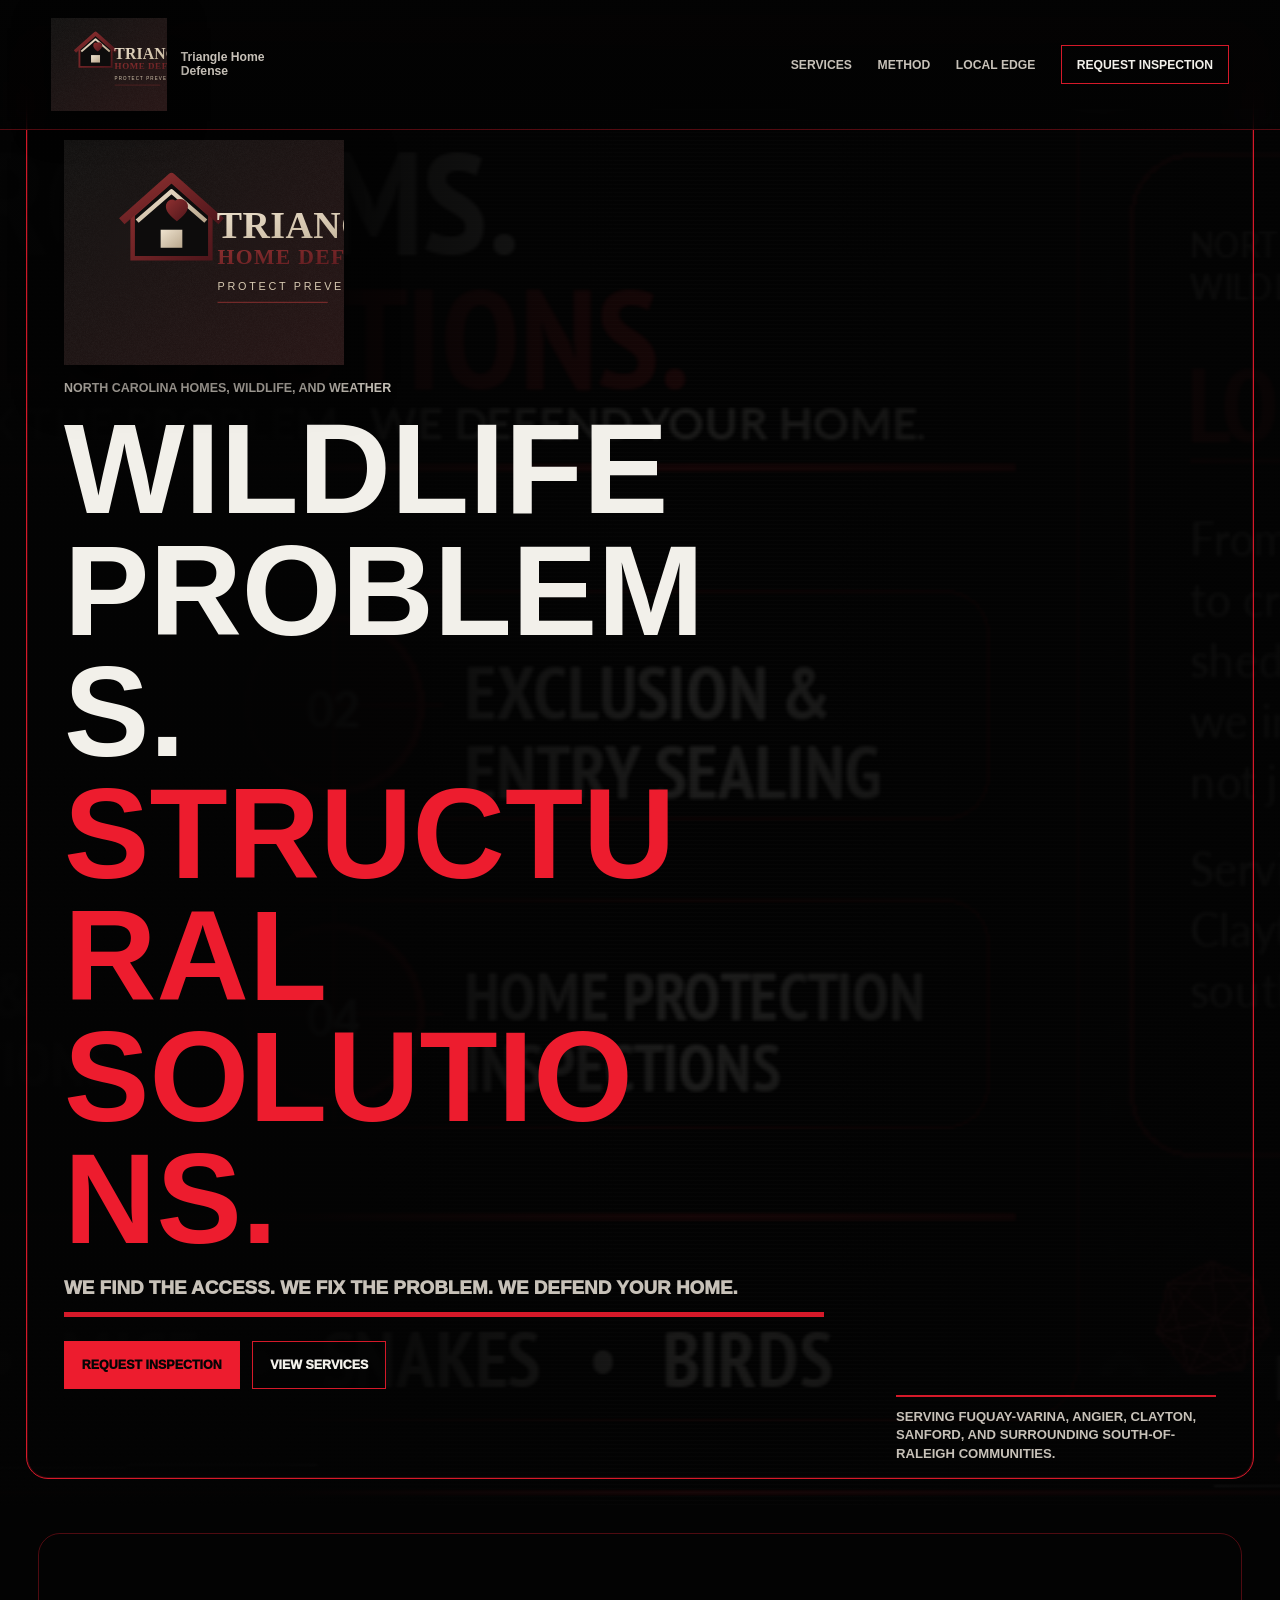
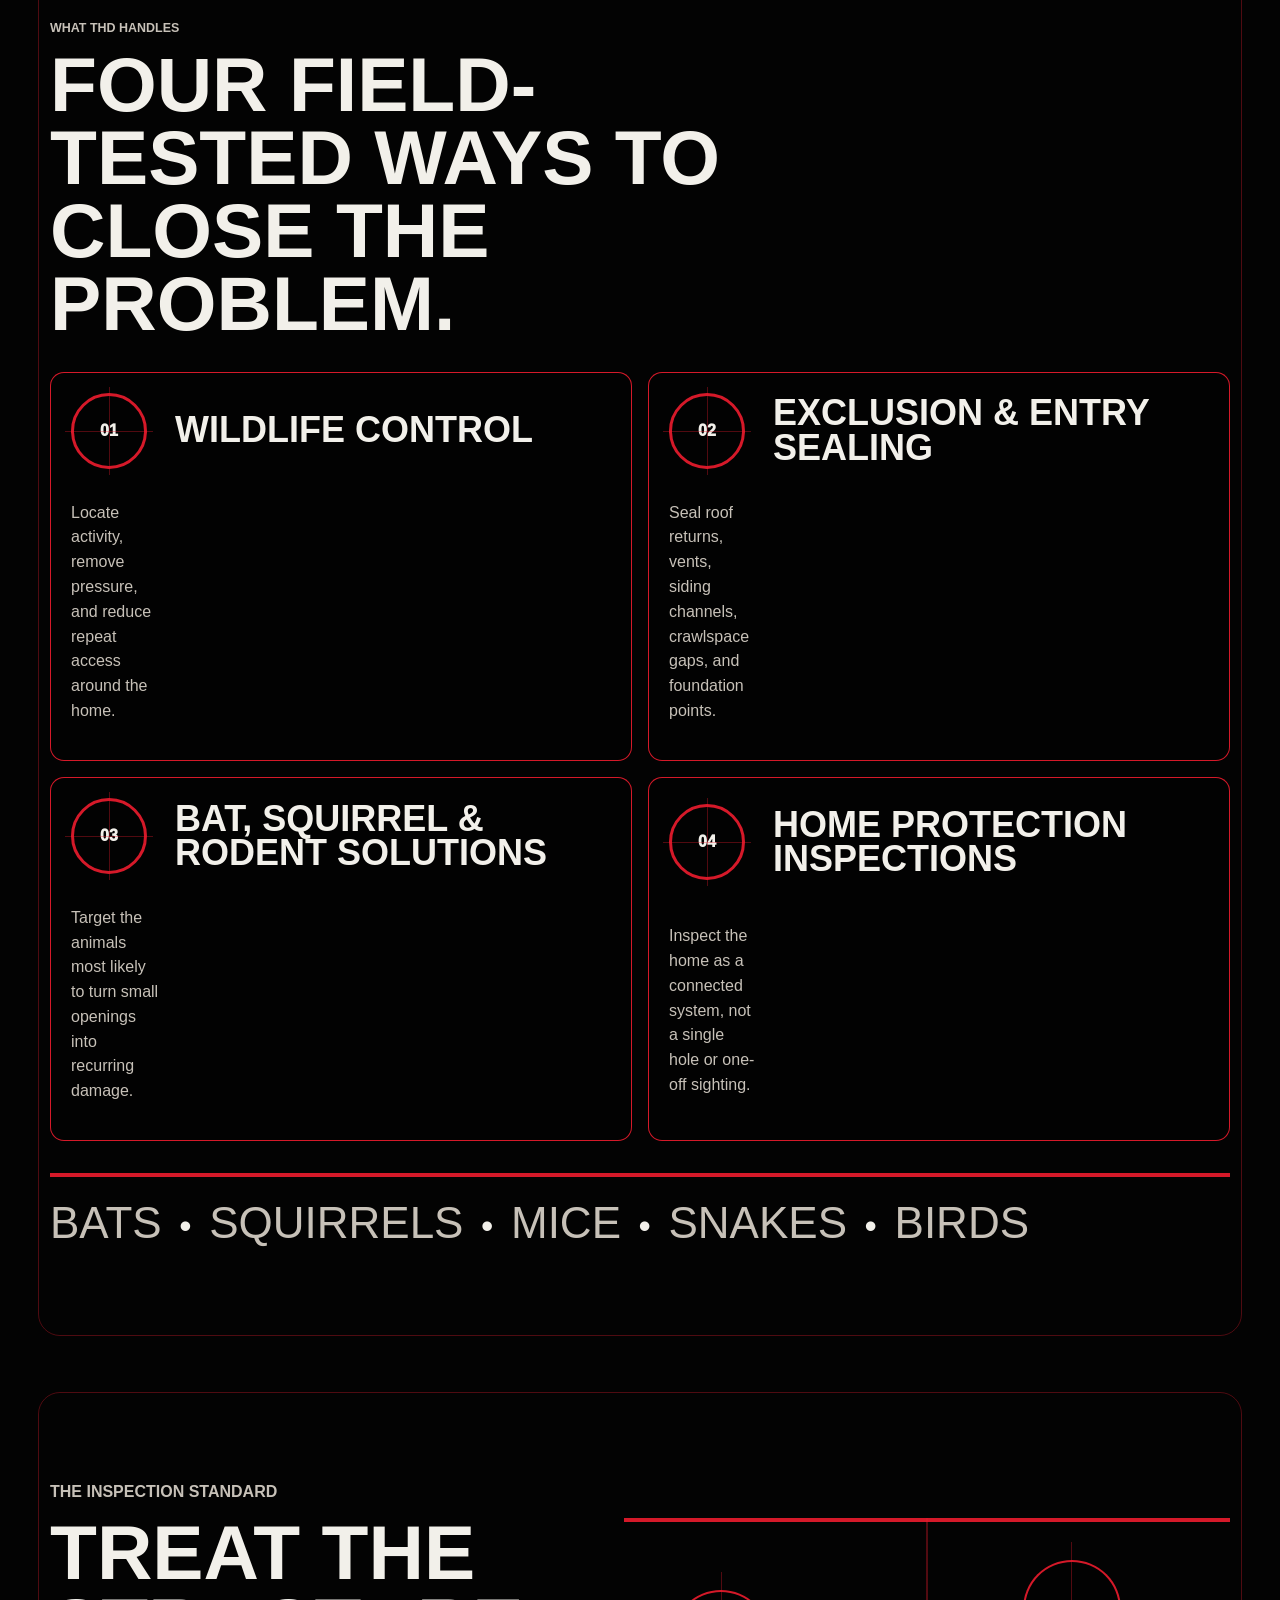
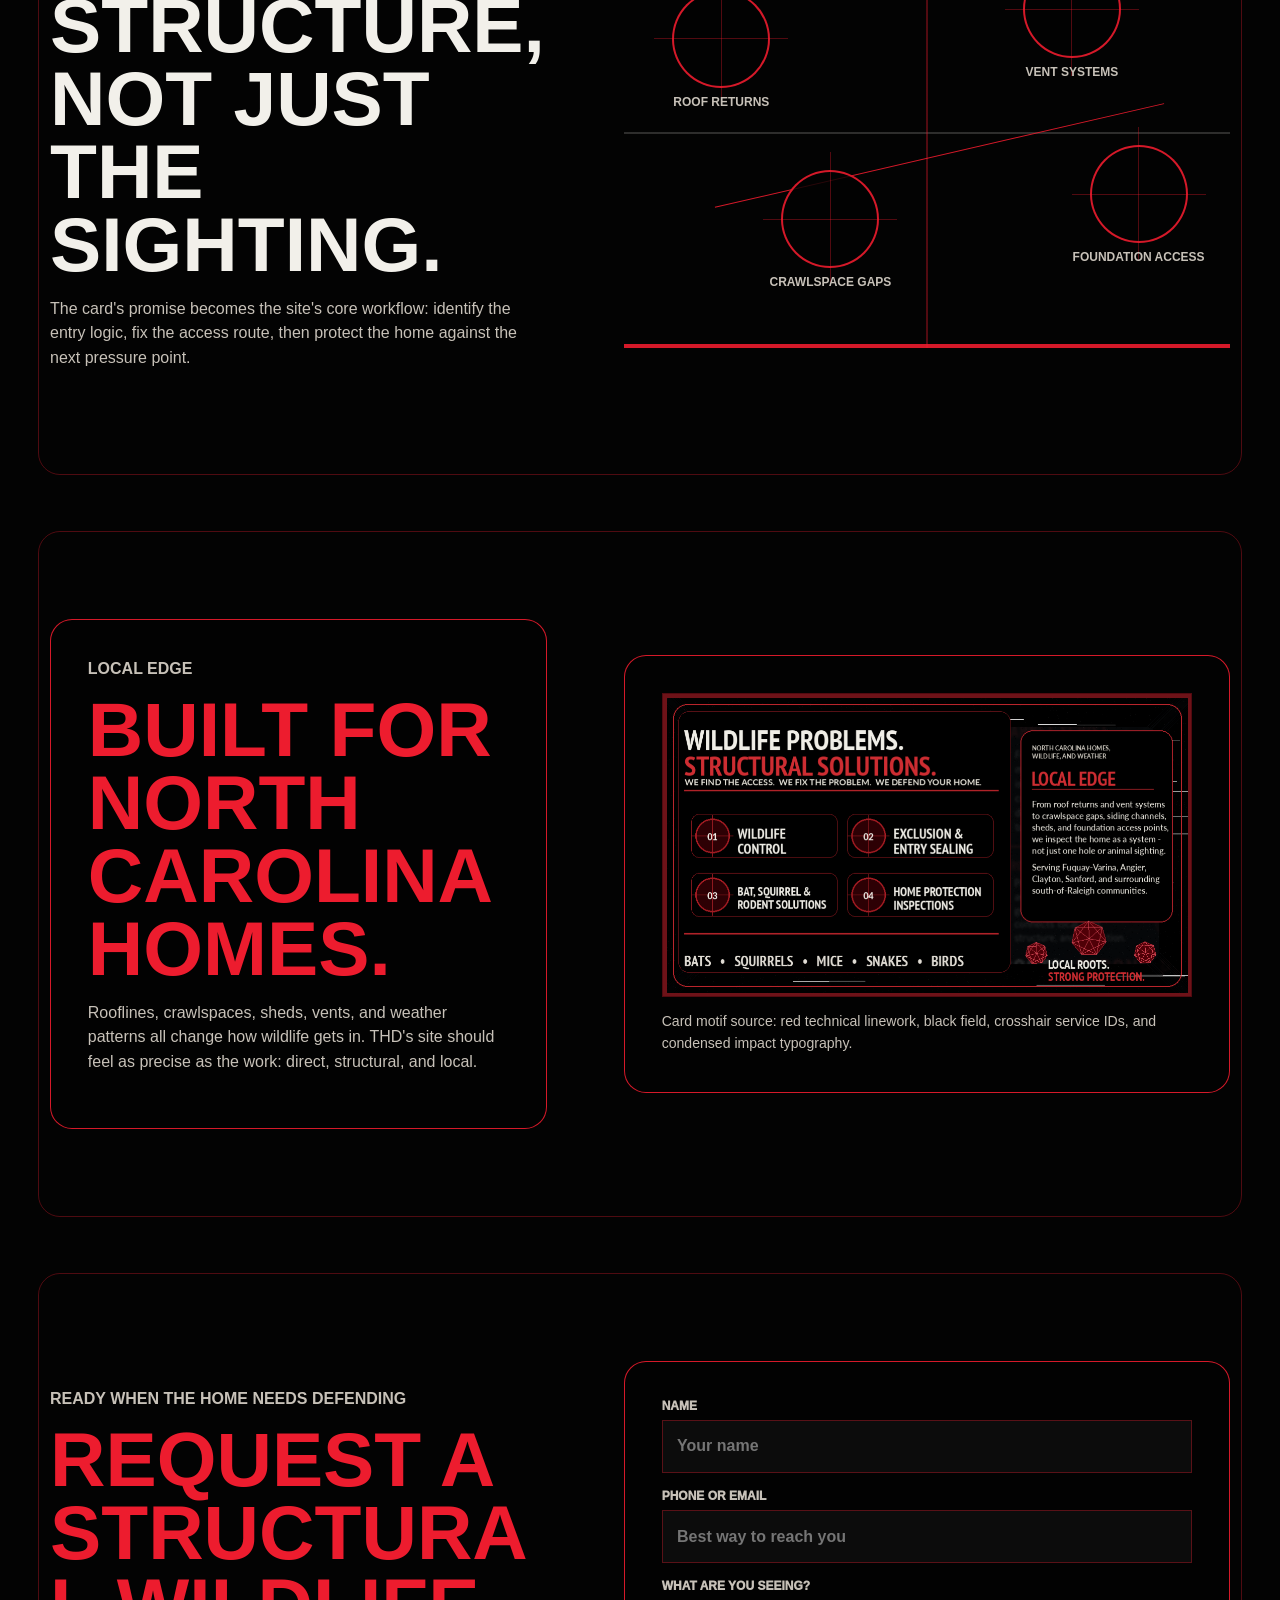
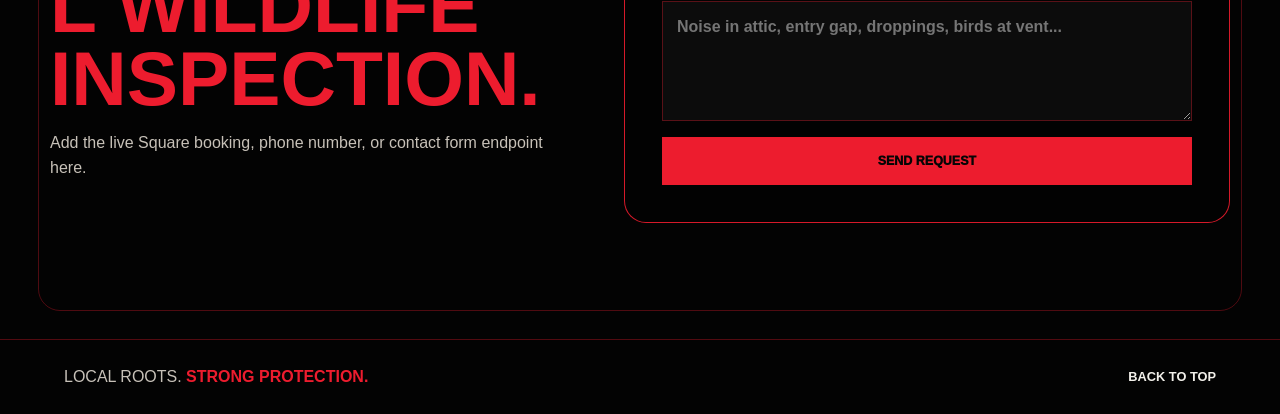
==== commit 4d2d84d4: "Deploy card-based live homepage with clover logo and background asset" ====
--- a/index.html
+++ b/index.html
@@ -1,181 +1,159 @@
 <!doctype html>
 <html lang="en">
-<head>
-  <meta charset="utf-8">
-  <meta name="viewport" content="width=device-width, initial-scale=1">
-  <title>Triangle Home Defense | Inspection-First Home Protection</title>
-  <meta name="description" content="Inspection-first, prevention-first home protection for wildlife access, moisture concerns, crawlspaces, exterior gaps, and long-term property stewardship across Southern Wake, Harnett, Johnston, Lee, and nearby areas.">
-  <meta property="og:title" content="Triangle Home Defense">
-  <meta property="og:description" content="Home protection starts with awareness. Practical inspections, documentation, access-point correction, and prevention planning.">
-  <meta property="og:image" content="thd-mark.svg">
-  <meta property="og:type" content="website">
-  <link rel="icon" href="favicon.svg">
-  <link rel="stylesheet" href="styles.css?v=thd-weathered-garnet-2">
-  <script type="application/ld+json">
-  {
-    "@context": "https://schema.org",
-    "@type": "LocalBusiness",
-    "name": "Triangle Home Defense",
-    "url": "https://trianglehomedefense.com",
-    "telephone": "+19192858076",
-    "email": "info@trianglehomedefense.com",
-    "areaServed": ["Southern Wake County NC", "Harnett County NC", "Johnston County NC", "Lee County NC", "Garner NC", "Fuquay-Varina NC", "Angier NC", "Clayton NC", "Sanford NC"],
-    "description": "Inspection-first home protection, wildlife access correction, crawlspace and moisture awareness, minor repairs, and prevention planning."
-  }
-  </script>
-</head>
-<body>
-  <a class="skip-link" href="#main">Skip to content</a>
-  <div class="topbar">
-    <div class="wrap topbar-inner">
-      <span>Southern Wake - Harnett - Johnston - Lee</span>
-      <span class="topbar-contact"><a href="tel:19192858076">919-285-8076</a><a href="mailto:info@trianglehomedefense.com">info@trianglehomedefense.com</a></span>
-    </div>
-  </div>
-  <header class="site-header">
-    <div class="wrap nav">
-      <a class="brand" href="index.html" aria-label="Triangle Home Defense home">
-        <img src="thd-mark.svg" alt="" width="56" height="56">
-        <span><strong>Triangle Home Defense</strong><small>Inspection. Prevention. Stewardship.</small></span>
+  <head>
+    <meta charset="utf-8" />
+    <meta name="viewport" content="width=device-width, initial-scale=1" />
+    <title>THD | Wildlife Problems. Structural Solutions.</title>
+    <meta
+      name="description"
+      content="THD provides wildlife control, exclusion, entry sealing, and home protection inspections for Fuquay-Varina, Angier, Clayton, Sanford, and south-of-Raleigh communities."
+    />
+    <link rel="preload" href="assets/business-card-back.png" as="image" />
+    <link rel="stylesheet" href="styles.css" />
+  </head>
+  <body>
+    <a class="skip-link" href="#main">Skip to content</a>
+
+    <header class="site-header" data-header>
+      <a class="brand-mark" href="#top" aria-label="THD home">
+        <img class="brand-logo" src="thd-mark.svg" alt="Triangle Home Defense clover logo" />
+        <span class="brand-copy">Triangle Home Defense</span>
       </a>
-      <nav class="links" aria-label="Primary navigation">
-        <a href="index.html" aria-current="page">Home</a>
-        <a href="services.html">Services</a>
-        <a href="inspections.html">Inspections</a>
-        <a href="prevention.html">Prevention</a>
-        <a href="stewardship.html">Stewardship</a>
-        <a href="about.html">About</a>
-        <a class="nav-cta" href="contact.html">Contact</a>
+      <button class="nav-toggle" type="button" aria-expanded="false" aria-controls="site-nav" data-nav-toggle>
+        <span></span>
+        <span></span>
+        <span></span>
+        <span class="sr-only">Menu</span>
+      </button>
+      <nav class="site-nav" id="site-nav" data-nav>
+        <a href="#services">Services</a>
+        <a href="#method">Method</a>
+        <a href="#local">Local Edge</a>
+        <a class="nav-cta" href="#contact">Request Inspection</a>
       </nav>
-    </div>
-  </header>
+    </header>
 
-  <main id="main">
-    <section class="hero">
-      <div class="wrap hero-grid">
-        <div class="hero-copy">
-          <p class="eyebrow">Inspection-first home protection</p>
-          <h1>Protect the home before problems grow.</h1>
-          <p class="hero-subhead">We inspect, find access points, and give you a clear plan you can act on right away.</p>
-          <div class="actions" aria-label="Primary actions">
-            <a class="btn" href="contact.html">Schedule a Home Protection Inspection</a>
-            <a class="btn secondary" href="services.html">View Services</a>
+    <main id="main">
+      <section class="hero" id="top" aria-labelledby="hero-title">
+        <div class="hero-backdrop" aria-hidden="true">
+          <img src="assets/business-card-back.png" alt="" />
+        </div>
+        <div class="hero-noise" aria-hidden="true"></div>
+        <div class="hero-frame" aria-hidden="true"></div>
+        <div class="hero-inner reveal">
+          <img class="hero-logo" src="thd-mark.svg" alt="Triangle Home Defense clover logo" />
+          <p class="eyebrow">North Carolina homes, wildlife, and weather</p>
+          <h1 id="hero-title">
+            <span>Wildlife Problems.</span>
+            <strong>Structural Solutions.</strong>
+          </h1>
+          <p class="hero-line">We find the access. We fix the problem. We defend your home.</p>
+          <div class="hero-actions" aria-label="Primary actions">
+            <a class="button primary" href="#contact">Request Inspection</a>
+            <a class="button secondary" href="#services">View Services</a>
           </div>
         </div>
-        <aside class="hero-card" aria-label="Primary inspection offer">
-          <img src="thd-mark.svg" alt="Triangle Home Defense mark" width="132" height="132">
-          <h2>Inspection and Access Defense</h2>
-          <p>Clear findings, practical priorities, and next steps you can use immediately.</p>
-          <ul class="check-list">
-            <li>Visible condition notes</li>
-            <li>Photo documentation</li>
-            <li>Prioritized next steps</li>
-          </ul>
-        </aside>
-      </div>
-    </section>
+        <div class="hero-status" aria-label="Service area">
+          <span>Serving Fuquay-Varina, Angier, Clayton, Sanford, and surrounding south-of-Raleigh communities.</span>
+        </div>
+      </section>
 
-    <section class="section intro-section">
-      <div class="wrap narrow">
-        <p class="lead">We help homeowners catch small access and structural issues early, before they turn into major repairs.</p>
-      </div>
-    </section>
-
-    <section class="section tinted">
-      <div class="wrap split">
-        <div>
-          <p class="kicker">Start with an inspection</p>
-          <h2>One clear inspection. One practical plan.</h2>
+      <section class="services band" id="services" aria-labelledby="services-title">
+        <div class="section-head reveal">
+          <p class="eyebrow">What THD handles</p>
+          <h2 id="services-title">Four field-tested ways to close the problem.</h2>
         </div>
-        <div>
-          <p>We inspect roofline, vents, crawlspace entry, foundation perimeter, doors, windows, and common wildlife access points.</p>
-          <p class="scope-note">Recommendations are based on visible conditions at the time of inspection, and may be limited by access, weather, and safety conditions.</p>
-        </div>
-      </div>
-    </section>
-
-    <section class="section">
-      <div class="wrap">
-        <p class="kicker">What we do</p>
-        <h2>Practical protection for the home as a system.</h2>
-        <div class="card-grid">
-          <article class="card">
-            <h3>Inspection &amp; Documentation</h3>
-            <p>We inspect, photograph, and document visible conditions so homeowners can make clear decisions.</p>
+        <div class="service-grid">
+          <article class="service-card reveal">
+            <span class="target" aria-hidden="true">01</span>
+            <h3>Wildlife Control</h3>
+            <p>Locate activity, remove pressure, and reduce repeat access around the home.</p>
           </article>
-          <article class="card">
-            <h3>Wildlife Access &amp; Exclusion</h3>
-            <p>Wildlife is often the first sign that a home has open access points. We identify those openings and perform minor exclusion work where appropriate.</p>
+          <article class="service-card reveal">
+            <span class="target" aria-hidden="true">02</span>
+            <h3>Exclusion &amp; Entry Sealing</h3>
+            <p>Seal roof returns, vents, siding channels, crawlspace gaps, and foundation points.</p>
           </article>
-          <article class="card">
-            <h3>Crawlspace &amp; Moisture Awareness</h3>
-            <p>Moisture, airflow, and crawlspace conditions affect the whole home. We document visible concerns and recommend next steps.</p>
+          <article class="service-card reveal">
+            <span class="target" aria-hidden="true">03</span>
+            <h3>Bat, Squirrel &amp; Rodent Solutions</h3>
+            <p>Target the animals most likely to turn small openings into recurring damage.</p>
+          </article>
+          <article class="service-card reveal">
+            <span class="target" aria-hidden="true">04</span>
+            <h3>Home Protection Inspections</h3>
+            <p>Inspect the home as a connected system, not a single hole or one-off sighting.</p>
           </article>
         </div>
-      </div>
-    </section>
+        <ul class="species-strip" aria-label="Common wildlife THD addresses">
+          <li>Bats</li>
+          <li>Squirrels</li>
+          <li>Mice</li>
+          <li>Snakes</li>
+          <li>Birds</li>
+        </ul>
+      </section>
 
-    <section class="section field-band">
-      <div class="wrap split">
-        <div>
-          <p class="kicker light">Why homeowners call us</p>
-          <h2>We solve causes, not symptoms.</h2>
-          <p>You get documented findings, targeted access correction, and practical prevention follow-through.</p>
+      <section class="method band split" id="method" aria-labelledby="method-title">
+        <div class="method-copy reveal">
+          <p class="eyebrow">The inspection standard</p>
+          <h2 id="method-title">Treat the structure, not just the sighting.</h2>
+          <p>
+            The card's promise becomes the site's core workflow: identify the entry logic, fix the access route, then protect the home against the next pressure point.
+          </p>
         </div>
-        <div>
-          <p class="kicker light">Core focus</p>
-          <p>Inspection, exclusion, minor repair, and prevention planning. No inflated promises.</p>
-          <img class="field-image" src="thd-mark.svg" alt="Triangle Home Defense mark">
+        <div class="inspection-map reveal" aria-label="Inspection workflow">
+          <div class="map-line"></div>
+          <div class="map-point point-a"><span>Roof returns</span></div>
+          <div class="map-point point-b"><span>Vent systems</span></div>
+          <div class="map-point point-c"><span>Crawlspace gaps</span></div>
+          <div class="map-point point-d"><span>Foundation access</span></div>
         </div>
-      </div>
-    </section>
+      </section>
 
-    <section class="section">
-      <div class="wrap">
-        <p class="kicker">Service areas</p>
-        <h2>Serving Southern Wake, Harnett, Johnston, Lee, and nearby practical service areas.</h2>
-        <div class="area-list" aria-label="Service area examples">
-          <span>Southern Wake</span>
-          <span>Harnett</span>
-          <span>Johnston</span>
-          <span>Lee</span>
-          <span>Garner</span>
-          <span>Fuquay-Varina</span>
-          <span>Angier</span>
-          <span>Clayton</span>
-          <span>Sanford</span>
+      <section class="local band" id="local" aria-labelledby="local-title">
+        <div class="local-panel reveal">
+          <p class="eyebrow">Local Edge</p>
+          <h2 id="local-title">Built for North Carolina homes.</h2>
+          <p>
+            Rooflines, crawlspaces, sheds, vents, and weather patterns all change how wildlife gets in. THD's site should feel as precise as the work: direct, structural, and local.
+          </p>
         </div>
-      </div>
-    </section>
+        <figure class="card-reference reveal">
+          <img src="assets/business-card-back.png" alt="THD business card back used as the website design reference" />
+          <figcaption>Card motif source: red technical linework, black field, crosshair service IDs, and condensed impact typography.</figcaption>
+        </figure>
+      </section>
 
-    <section class="cta-band">
-      <div class="wrap cta-inner">
-        <div>
-          <p class="kicker light">First step</p>
-          <h2>Schedule your inspection.</h2>
-          <p>Tell us what you are seeing, hearing, or concerned about. We will help you decide the next practical move.</p>
+      <section class="contact band" id="contact" aria-labelledby="contact-title">
+        <div class="contact-copy reveal">
+          <p class="eyebrow">Ready when the home needs defending</p>
+          <h2 id="contact-title">Request a structural wildlife inspection.</h2>
+          <p>Add the live Square booking, phone number, or contact form endpoint here.</p>
         </div>
-        <a class="btn light" href="contact.html">Schedule Your Inspection</a>
-      </div>
-    </section>
-  </main>
+        <form class="contact-form reveal" action="#" method="post">
+          <label>
+            <span>Name</span>
+            <input type="text" name="name" autocomplete="name" placeholder="Your name" />
+          </label>
+          <label>
+            <span>Phone or email</span>
+            <input type="text" name="contact" autocomplete="email" placeholder="Best way to reach you" />
+          </label>
+          <label>
+            <span>What are you seeing?</span>
+            <textarea name="message" rows="4" placeholder="Noise in attic, entry gap, droppings, birds at vent..."></textarea>
+          </label>
+          <button class="button primary" type="submit">Send Request</button>
+        </form>
+      </section>
+    </main>
 
-  <footer class="footer">
-    <div class="wrap footer-grid">
-      <div>
-        <img src="thd-mark.svg" alt="" width="62" height="62">
-        <p><strong>Triangle Home Defense</strong><br>Inspection-first, prevention-first home protection.</p>
-      </div>
-      <div>
-        <strong>Service area</strong>
-        <p>Southern Wake, Harnett, Johnston, Lee, and nearby practical service areas.</p>
-      </div>
-      <div>
-        <strong>Contact</strong>
-        <p><a href="tel:19192858076">919-285-8076</a><br><a href="mailto:info@trianglehomedefense.com">info@trianglehomedefense.com</a></p>
-      </div>
-    </div>
-    <div class="wrap fine-print">Triangle Home Defense works from visible and accessible conditions observed at the time of inspection. We do not guarantee elimination of all future wildlife activity or permanent protection from all future issues. Work outside our scope is referred to licensed professionals.</div>
-  </footer>
-</body>
+    <footer class="site-footer">
+      <span>Local Roots. <strong>Strong Protection.</strong></span>
+      <a href="#top">Back to top</a>
+    </footer>
+
+    <script src="script.js"></script>
+  </body>
 </html>
--- a/styles.css
+++ b/styles.css
@@ -1,20 +1,17 @@
-@import url("https://fonts.googleapis.com/css2?family=Bitter:wght@500;600;700&family=Inter:wght@400;500;600;700&display=swap");
-
 :root {
-  --black: #0b0b0a;
-  --charcoal: #171615;
-  --ash: #24211f;
-  --garnet: #5a0f1c;
-  --red-rock: #7b1d26;
-  --dark-red: #320d14;
-  --bone: #eee6da;
-  --paper: #d9ccb8;
-  --aged-paper: #bfa98f;
-  --stone: #bdb5aa;
-  --ink: #161310;
-  --line-dark: rgba(238, 230, 218, .2);
-  --line-paper: rgba(64, 44, 34, .42);
-  --shadow: 0 24px 58px rgba(0, 0, 0, .5);
+  --ink: #030303;
+  --ink-2: #0a0a0a;
+  --paper: #f2f0ea;
+  --muted: #c7c1b8;
+  --muted-2: #8e8880;
+  --red: #ed1c2e;
+  --red-dark: #9f0c19;
+  --line: rgba(237, 28, 46, 0.9);
+  --line-soft: rgba(237, 28, 46, 0.34);
+  --white-soft: rgba(242, 240, 234, 0.72);
+  --max: 1180px;
+  --header: 76px;
+  color-scheme: dark;
 }
 
 * {
@@ -27,760 +24,787 @@
 
 body {
   margin: 0;
-  font-family: "Inter", "Segoe UI", "Helvetica Neue", Arial, sans-serif;
-  color: var(--bone);
-  background:
-    linear-gradient(rgba(10, 8, 9, .88), rgba(10, 8, 9, .91)),
-    linear-gradient(120deg, rgba(57, 12, 20, .34), rgba(6, 6, 6, .14)),
-    url("garnet-schist.jpg") center / cover fixed,
-    var(--black);
-  line-height: 1.58;
+  background: var(--ink);
+  color: var(--paper);
+  font-family: Impact, Haettenschweiler, "Arial Narrow Bold", "Arial Narrow", Arial, sans-serif;
+  letter-spacing: 0;
+  min-width: 320px;
 }
 
 body::before {
   content: "";
   position: fixed;
   inset: 0;
-  z-index: 50;
   pointer-events: none;
-  opacity: .08;
+  opacity: 0.28;
+  z-index: -2;
   background:
-    radial-gradient(circle at 18% 16%, rgba(123, 29, 38, .19), transparent 35%),
-    radial-gradient(circle at 82% 18%, rgba(90, 15, 28, .2), transparent 38%),
-    radial-gradient(circle at center, transparent 34%, rgba(0, 0, 0, .58));
+    radial-gradient(circle at 30% 22%, rgba(237, 28, 46, 0.16), transparent 23rem),
+    linear-gradient(135deg, rgba(255, 255, 255, 0.04) 0 1px, transparent 1px 13px),
+    linear-gradient(90deg, rgba(237, 28, 46, 0.05), transparent 35%, rgba(255, 255, 255, 0.03));
 }
 
 body::after {
   content: "";
   position: fixed;
   inset: 0;
-  z-index: 51;
   pointer-events: none;
-  opacity: .015;
+  z-index: -1;
   background-image:
-    linear-gradient(rgba(238, 230, 218, .02) 1px, transparent 1px),
-    linear-gradient(90deg, rgba(238, 230, 218, .01) 1px, transparent 1px);
-  background-size: 120px 120px;
+    linear-gradient(rgba(237, 28, 46, 0.08) 1px, transparent 1px),
+    linear-gradient(90deg, rgba(237, 28, 46, 0.08) 1px, transparent 1px);
+  background-size: 72px 72px;
+  mask-image: radial-gradient(circle at center, transparent 0 20%, black 58%, transparent 86%);
 }
 
 img {
+  display: block;
   max-width: 100%;
-  height: auto;
 }
 
 a {
   color: inherit;
+}
+
+button,
+input,
+textarea {
+  font: inherit;
+}
+
+.skip-link {
+  position: fixed;
+  top: 12px;
+  left: 12px;
+  z-index: 20;
+  transform: translateY(-180%);
+  background: var(--paper);
+  color: var(--ink);
+  padding: 0.7rem 0.95rem;
+  text-decoration: none;
+}
+
+.skip-link:focus {
+  transform: translateY(0);
+}
+
+.sr-only {
+  position: absolute;
+  width: 1px;
+  height: 1px;
+  padding: 0;
+  margin: -1px;
+  overflow: hidden;
+  clip: rect(0, 0, 0, 0);
+  white-space: nowrap;
+  border: 0;
+}
+
+.site-header {
+  position: fixed;
+  top: 0;
+  left: 0;
+  right: 0;
+  z-index: 10;
+  min-height: var(--header);
+  display: flex;
+  align-items: center;
+  justify-content: space-between;
+  gap: 1.5rem;
+  padding: 18px clamp(18px, 4vw, 54px);
+  background: linear-gradient(180deg, rgba(3, 3, 3, 0.94), rgba(3, 3, 3, 0.72));
+  border-bottom: 1px solid var(--line-soft);
+  backdrop-filter: blur(14px);
+}
+
+.brand-mark {
+  display: inline-flex;
+  align-items: center;
+  gap: 0.85rem;
+  text-decoration: none;
+}
+
+.brand-logo {
+  width: clamp(72px, 10vw, 116px);
+  height: auto;
+  filter: drop-shadow(0 10px 18px rgba(0, 0, 0, 0.6));
+}
+
+.target::before,
+.target::after {
+  content: "";
+  position: absolute;
+  background: var(--line-soft);
+}
+
+.target::before {
+  width: 1px;
+  height: calc(100% + 18px);
+  left: 50%;
+  top: -9px;
+}
+
+.target::after {
+  height: 1px;
+  width: calc(100% + 18px);
+  top: 50%;
+  left: -9px;
+}
+
+.brand-copy {
+  color: var(--muted);
+  font-family: Arial, sans-serif;
+  font-size: 0.76rem;
+  font-weight: 800;
+  max-width: 8rem;
+  line-height: 1.15;
+}
+
+.site-nav {
+  display: flex;
+  align-items: center;
+  gap: clamp(0.8rem, 2vw, 1.65rem);
+  color: var(--muted);
+  font-family: Arial, sans-serif;
+  font-size: 0.76rem;
+  font-weight: 900;
+  text-transform: uppercase;
+}
+
+.site-nav a {
+  text-decoration: none;
+  transition: color 180ms ease, border-color 180ms ease;
+}
+
+.site-nav a:hover,
+.site-nav a:focus-visible {
+  color: var(--paper);
+}
+
+.nav-cta {
+  border: 1px solid var(--line);
+  padding: 0.72rem 0.92rem;
+  color: var(--paper);
+}
+
+.nav-toggle {
+  display: none;
+  width: 46px;
+  height: 42px;
+  border: 1px solid var(--line);
+  background: transparent;
+  padding: 9px;
+}
+
+.nav-toggle span:not(.sr-only) {
+  display: block;
+  height: 2px;
+  background: var(--paper);
+  margin: 5px 0;
+}
+
+.hero {
+  position: relative;
+  min-height: 100svh;
+  padding: calc(var(--header) + 64px) clamp(20px, 5vw, 72px) 44px;
+  display: grid;
+  align-items: end;
+  overflow: hidden;
+  isolation: isolate;
+}
+
+.hero-backdrop {
+  position: absolute;
+  inset: 0;
+  z-index: -4;
+  background: #050505;
+}
+
+.hero-backdrop img {
+  width: 100%;
+  height: 100%;
+  object-fit: cover;
+  opacity: 0.42;
+  filter: grayscale(0.08) contrast(1.14) brightness(0.68);
+  transform: scale(1.05);
+}
+
+.hero-noise {
+  position: absolute;
+  inset: 0;
+  z-index: -3;
+  background:
+    linear-gradient(90deg, rgba(3, 3, 3, 0.98) 0 22%, rgba(3, 3, 3, 0.66) 54%, rgba(3, 3, 3, 0.9)),
+    repeating-linear-gradient(0deg, rgba(255, 255, 255, 0.035) 0 1px, transparent 1px 4px);
+}
+
+.hero-frame,
+.band::before,
+.local-panel,
+.contact-form,
+.card-reference {
+  border: 1px solid var(--line);
+  border-radius: 22px;
+}
+
+.hero-frame {
+  position: absolute;
+  inset: 26px;
+  z-index: -1;
+  pointer-events: none;
+  box-shadow: inset 0 0 0 1px rgba(237, 28, 46, 0.2);
+}
+
+.hero-inner {
+  width: min(760px, 100%);
+  padding-bottom: clamp(44px, 8vh, 96px);
+}
+
+.hero-logo {
+  width: clamp(180px, 22vw, 280px);
+  margin: 0 0 1rem;
+  filter: drop-shadow(0 18px 24px rgba(0, 0, 0, 0.62));
+}
+
+.eyebrow {
+  margin: 0 0 0.7rem;
+  color: var(--muted);
+  font-family: Arial, sans-serif;
+  font-size: 0.78rem;
+  font-weight: 900;
+  line-height: 1.25;
+  text-transform: uppercase;
+}
+
+h1,
+h2,
+h3,
+p {
+  overflow-wrap: anywhere;
 }
 
 h1,
 h2,
 h3 {
-  font-family: "Bitter", Cambria, "Times New Roman", serif;
-  line-height: 1.24;
-  margin: 0 0 16px;
-  text-transform: none;
+  margin: 0;
+  text-transform: uppercase;
+  line-height: 0.95;
 }
 
 h1 {
-  max-width: 780px;
-  color: #f4ead7;
-  font-size: clamp(1.95rem, 4.5vw, 4rem);
-  letter-spacing: 0;
-  text-shadow: 0 6px 22px rgba(0, 0, 0, .72);
-}
-
-h2 {
-  max-width: 900px;
-  color: #f0e3cc;
-  font-size: clamp(1.55rem, 3vw, 2.35rem);
-}
-
-h3 {
-  color: var(--bone);
-  font-size: 1.24rem;
-}
-
-p {
-  margin: 0 0 16px;
-}
-
-ul {
-  margin-top: 0;
-}
-
-.skip-link {
-  position: absolute;
-  left: 12px;
-  top: -60px;
-  z-index: 100;
-  background: var(--bone);
-  color: var(--black);
-  padding: 10px 12px;
-}
-
-.skip-link:focus {
-  top: 12px;
-}
-
-.wrap {
-  width: min(1140px, calc(100% - 32px));
-  margin-inline: auto;
-}
-
-.narrow {
-  max-width: 920px;
-}
-
-.topbar {
-  background: #0a0908;
-  border-bottom: 1px solid rgba(238, 225, 200, .15);
-  color: var(--stone);
-  font-size: .86rem;
-}
-
-.topbar-inner {
+  font-size: clamp(3.6rem, 10vw, 8.8rem);
+  max-width: 9ch;
+}
+
+h1 span,
+h1 strong {
+  display: block;
+}
+
+h1 strong,
+.site-footer strong {
+  color: var(--red);
+  font-weight: 900;
+}
+
+.hero-line {
+  margin: 1rem 0 0;
+  padding: 0 0 0.7rem;
+  width: min(760px, 100%);
+  border-bottom: 5px solid var(--line);
+  color: var(--muted);
+  font-family: Arial, sans-serif;
+  font-size: clamp(0.95rem, 2vw, 1.18rem);
+  font-weight: 950;
+  line-height: 1.35;
+  text-transform: uppercase;
+}
+
+.hero-actions {
   display: flex;
-  justify-content: space-between;
-  gap: 16px;
-  padding: 8px 0;
   flex-wrap: wrap;
-}
-
-.topbar-contact {
-  display: inline-flex;
-  align-items: center;
-  gap: 10px;
-  flex-wrap: wrap;
-}
-
-.topbar-contact a + a {
-  border-left: 1px solid rgba(238, 230, 218, .28);
-  padding-left: 10px;
-}
-
-.topbar a,
-.footer a {
-  text-decoration-thickness: 1px;
-  text-underline-offset: 3px;
-}
-
-.site-header {
-  position: sticky;
-  top: 0;
-  z-index: 40;
-  background: rgba(11, 9, 9, .95);
-  border-bottom: 1px solid rgba(238, 230, 218, .2);
-  box-shadow: 0 12px 26px rgba(0, 0, 0, .4);
-}
-
-.nav {
-  display: flex;
-  align-items: center;
-  justify-content: space-between;
-  gap: 20px;
-  padding: 12px 0;
-}
-
-.brand {
-  display: flex;
-  align-items: center;
-  gap: 14px;
-  min-width: 0;
-  color: var(--bone);
-  text-decoration: none;
-}
-
-.brand img {
-  flex: 0 0 124px;
-  width: 124px !important;
-  height: auto !important;
-  max-width: 124px !important;
-  max-height: none !important;
-  border: 0;
-  border-radius: 0;
-  background: transparent;
-  object-fit: contain;
-  object-position: left center;
-  filter: drop-shadow(0 6px 14px rgba(0, 0, 0, .54));
-}
-
-.brand span {
-  display: none;
-}
-
-.links {
-  display: flex;
-  align-items: center;
-  justify-content: flex-end;
-  gap: 4px;
-  flex-wrap: wrap;
-}
-
-.links a {
-  border-radius: 4px;
-  color: var(--bone);
-  font-size: .9rem;
-  font-weight: 600;
-  padding: 9px 10px;
-  text-decoration: none;
-}
-
-.links a:hover,
-.links a:focus,
-.links a[aria-current="page"] {
-  background: rgba(238, 225, 200, .12);
-  color: #fff4df;
-}
-
-.links .nav-cta {
-  background: linear-gradient(180deg, #7a2522, #4a1716);
-  color: #fff2dd;
-  margin-left: 4px;
-  box-shadow: inset 0 0 0 1px rgba(238, 225, 200, .25);
-}
-
-.hero {
-  position: relative;
-  overflow: hidden;
-  color: var(--bone);
-  background:
-    linear-gradient(104deg, rgba(8, 8, 8, .91) 0%, rgba(17, 10, 11, .84) 55%, rgba(67, 14, 22, .73) 100%),
-    url("garnet-schist.jpg") center / cover,
-    var(--black);
-}
-
-.hero::before,
-.page-hero::before,
-.field-band::before {
-  content: "";
-  position: absolute;
-  inset: 0;
-  pointer-events: none;
-  opacity: .08;
-  background:
-    radial-gradient(circle at 50% 14%, rgba(238, 230, 218, .08), transparent 24%);
-}
-
-.hero::after,
-.field-band::after,
-.cta-band::after {
-  content: "";
-  position: absolute;
-  inset: auto 0 0 0;
-  height: 4px;
-  background: linear-gradient(90deg, var(--dark-red), var(--red-rock), var(--bone), var(--garnet));
-  opacity: .9;
-}
-
-.hero-grid {
-  position: relative;
-  z-index: 1;
-  display: grid;
-  grid-template-columns: minmax(0, 1.05fr) minmax(280px, .95fr);
-  gap: 32px;
-  align-items: center;
-  min-height: 520px;
-  padding: 76px 0 90px;
-}
-
-.hero-copy {
-  border-left: 2px solid var(--red-rock);
-  padding-left: 24px;
-}
-
-.hero-subhead {
-  max-width: 760px;
-  color: #e3d6be;
-  font-size: clamp(1.05rem, 2vw, 1.28rem);
-  font-weight: 600;
-}
-
-.eyebrow,
-.kicker {
-  color: #c16b65;
-  font-size: .82rem;
-  font-weight: 600;
-  letter-spacing: .02em;
-  margin-bottom: 12px;
-}
-
-.light {
-  color: var(--stone);
-}
-
-.actions {
-  display: flex;
-  gap: 12px;
-  flex-wrap: wrap;
-  margin-top: 28px;
-}
-
-.btn {
+  gap: 0.8rem;
+  margin-top: 1.5rem;
+}
+
+.button {
   display: inline-flex;
   align-items: center;
   justify-content: center;
   min-height: 48px;
-  border: 1px solid rgba(238, 225, 200, .54);
-  border-radius: 4px;
-  background: linear-gradient(180deg, #8a3028, #5c1c1a);
-  color: #fff0dc;
-  font-weight: 700;
-  padding: 12px 17px;
+  border: 1px solid var(--line);
+  padding: 0.85rem 1.05rem;
+  color: var(--paper);
+  font-family: Arial, sans-serif;
+  font-size: 0.78rem;
+  font-weight: 950;
   text-decoration: none;
-  box-shadow: 0 4px 0 rgba(0, 0, 0, .38), inset 0 0 0 1px rgba(255, 255, 255, .08);
-}
-
-.btn.secondary {
-  background: rgba(14, 13, 12, .62);
-  color: var(--bone);
-}
-
-.btn.light {
-  border-color: var(--bone);
-  background: var(--bone);
-  color: var(--black);
-}
-
-.hero-card {
-  border: 1px solid rgba(238, 230, 218, .22);
-  border-radius: 6px;
-  background:
-    linear-gradient(160deg, rgba(14, 12, 12, .9), rgba(45, 13, 19, .76)),
-    rgba(17, 14, 14, .92);
-  box-shadow: var(--shadow);
-  padding: 26px;
-}
-
-.hero-card img {
+  text-transform: uppercase;
+  transition: transform 180ms ease, background 180ms ease, color 180ms ease;
+}
+
+.button:hover,
+.button:focus-visible {
+  transform: translateY(-2px);
+}
+
+.button.primary {
+  background: var(--red);
+  color: #050505;
+}
+
+.button.secondary {
+  background: rgba(3, 3, 3, 0.62);
+}
+
+.hero-status {
+  position: absolute;
+  right: clamp(24px, 5vw, 72px);
+  bottom: 42px;
+  width: min(320px, calc(100% - 48px));
+  color: var(--muted);
+  font-family: Arial, sans-serif;
+  font-size: 0.82rem;
+  font-weight: 800;
+  line-height: 1.4;
+  text-transform: uppercase;
+}
+
+.hero-status::before {
+  content: "";
   display: block;
-  width: min(100%, 310px);
-  border-radius: 4px;
-  box-shadow: 0 12px 20px rgba(0, 0, 0, .45);
-  margin-bottom: 18px;
-  filter: none;
-}
-
-.hero-card h2 {
-  color: #f0e4cc;
-  font-size: clamp(1.5rem, 2.7vw, 2.25rem);
-}
-
-.check-list {
-  list-style: none;
-  padding: 0;
-}
-
-.check-list li {
-  border-top: 1px solid rgba(238, 225, 200, .2);
-  color: var(--stone);
-  font-weight: 800;
-  padding: 10px 0;
-}
-
-.section {
-  padding: 74px 0;
-  background: rgba(13, 12, 11, .93);
-}
-
-.intro-section {
-  padding: 46px 0;
-  background: rgba(20, 13, 13, .94);
-  border-block: 1px solid var(--line-dark);
-}
-
-.tinted {
-  background:
-    linear-gradient(110deg, rgba(11, 10, 10, .94), rgba(27, 13, 15, .83), rgba(92, 26, 32, .54)),
-    url("garnet-schist.jpg") center / cover,
-    var(--black);
-  border-block: 1px solid rgba(238, 230, 218, .18);
-  color: #e7dcc8;
-}
-
-.tinted h2,
-.tinted h3 {
-  color: #f0e3cd;
-}
-
-.lead {
-  color: #f1e7d4;
-  font-family: "Bitter", Cambria, "Times New Roman", serif;
-  font-size: clamp(1.18rem, 2vw, 1.48rem);
-  font-weight: 600;
-}
-
-.split {
+  width: 100%;
+  height: 2px;
+  margin-bottom: 0.7rem;
+  background: var(--line);
+}
+
+.band {
+  position: relative;
+  width: min(var(--max), calc(100% - 40px));
+  margin: 0 auto;
+  padding: clamp(68px, 10vw, 116px) 0;
+}
+
+.band::before {
+  content: "";
+  position: absolute;
+  inset: 28px -12px;
+  pointer-events: none;
+  opacity: 0.36;
+}
+
+.section-head {
+  max-width: 780px;
+  margin-bottom: 2rem;
+}
+
+h2 {
+  font-size: clamp(2.45rem, 6vw, 5.2rem);
+}
+
+.service-grid {
   display: grid;
-  grid-template-columns: minmax(0, .95fr) minmax(0, 1.05fr);
-  gap: 36px;
-  align-items: start;
-}
-
-.scope-note {
-  border-left: 4px solid var(--garnet);
-  color: #d6c3ab;
-  font-weight: 700;
-  padding-left: 14px;
-}
-
-.card-grid {
+  grid-template-columns: repeat(2, minmax(0, 1fr));
+  gap: 1rem;
+}
+
+.service-card {
+  min-height: 146px;
   display: grid;
-  grid-template-columns: repeat(3, minmax(0, 1fr));
-  gap: 16px;
-  margin-top: 28px;
-}
-
-.card {
-  min-height: 0;
-  border: 1px solid var(--line-dark);
-  border-radius: 6px;
-  background:
-    linear-gradient(145deg, rgba(238, 225, 200, .08), rgba(0, 0, 0, .14)),
-    rgba(25, 22, 20, .84);
-  padding: 22px;
-  box-shadow: 0 16px 36px rgba(0, 0, 0, .24);
-}
-
-.card h3 {
-  color: #f1e4cc;
-}
-
-.card p {
-  color: #d8ccb7;
-}
-
-.field-band {
+  grid-template-columns: 88px 1fr;
+  gap: 1rem;
+  align-items: center;
+  padding: 1.25rem;
+  border: 1px solid var(--line);
+  border-radius: 14px;
+  background: rgba(3, 3, 3, 0.72);
+  transition: transform 200ms ease, background 200ms ease, border-color 200ms ease;
+}
+
+.service-card:hover {
+  transform: translateY(-4px);
+  background: rgba(237, 28, 46, 0.08);
+}
+
+.target {
   position: relative;
-  overflow: hidden;
-  color: var(--bone);
-  background:
-    linear-gradient(110deg, rgba(11, 10, 9, .95), rgba(27, 16, 16, .88), rgba(84, 25, 27, .66)),
-    url("garnet-schist.jpg") center / cover,
-    var(--black);
-}
-
-.field-band .wrap {
-  position: relative;
-  z-index: 1;
-}
-
-.field-image {
-  display: block;
-  max-width: 340px;
-  border: 1px solid rgba(238, 230, 218, .2);
-  border-radius: 6px;
-  background: rgba(11, 11, 11, .5);
-  box-shadow: var(--shadow);
-  margin-top: 20px;
-  padding: 6px;
-  filter: none;
-}
-
-.area-list {
+  display: grid;
+  place-items: center;
+  width: 76px;
+  height: 76px;
+  border: 3px solid var(--line);
+  border-radius: 50%;
+  color: var(--paper);
+  font-family: Arial, sans-serif;
+  font-size: 1rem;
+  font-weight: 950;
+}
+
+.service-card h3 {
+  font-size: clamp(1.45rem, 3vw, 2.25rem);
+}
+
+.service-card p,
+.method-copy p,
+.local-panel p,
+.contact-copy p,
+.card-reference figcaption {
+  color: var(--muted);
+  font-family: Arial, sans-serif;
+  font-size: 1rem;
+  line-height: 1.55;
+}
+
+.species-strip {
   display: flex;
   flex-wrap: wrap;
-  gap: 10px;
-  margin-top: 24px;
-}
-
-.area-list span {
-  border: 1px solid rgba(238, 225, 200, .25);
-  border-radius: 4px;
-  background: rgba(238, 225, 200, .08);
-  color: var(--bone);
-  font-weight: 800;
-  padding: 8px 12px;
-}
-
-.cta-band {
+  gap: 0.8rem 1.1rem;
+  margin: 2rem 0 0;
+  padding: 1.3rem 0 0;
+  border-top: 4px solid var(--line);
+  list-style: none;
+  color: var(--muted);
+  font-size: clamp(1.6rem, 4vw, 2.75rem);
+  text-transform: uppercase;
+}
+
+.species-strip li:not(:last-child)::after {
+  content: "\2022";
+  margin-left: 1.1rem;
+  color: var(--paper);
+  font-family: Arial, sans-serif;
+  font-size: 0.8em;
+}
+
+.split,
+.local,
+.contact {
+  display: grid;
+  grid-template-columns: minmax(0, 0.82fr) minmax(320px, 1fr);
+  gap: clamp(1.5rem, 6vw, 5rem);
+  align-items: center;
+}
+
+.method-copy p,
+.local-panel p,
+.contact-copy p {
+  max-width: 560px;
+}
+
+.inspection-map {
   position: relative;
-  overflow: hidden;
+  min-height: 430px;
+  border-top: 4px solid var(--line);
+  border-bottom: 4px solid var(--line);
   background:
-    linear-gradient(90deg, rgba(13, 12, 11, .96), rgba(79, 22, 24, .88)),
-    url("garnet-schist.jpg") center / cover;
-  color: var(--bone);
-  padding: 56px 0 64px;
-}
-
-.cta-inner {
+    linear-gradient(90deg, transparent 0 49.8%, var(--line-soft) 49.8% 50.2%, transparent 50.2%),
+    linear-gradient(0deg, transparent 0 49.8%, rgba(242, 240, 234, 0.18) 49.8% 50.2%, transparent 50.2%);
+}
+
+.map-line {
+  position: absolute;
+  left: 14%;
+  right: 10%;
+  top: 55%;
+  height: 1px;
+  background: var(--line);
+  transform: rotate(-13deg);
+}
+
+.map-point {
+  position: absolute;
+  display: grid;
+  place-items: center;
+  width: 98px;
+  height: 98px;
+  border: 2px solid var(--line);
+  border-radius: 50%;
+  background: rgba(3, 3, 3, 0.82);
+}
+
+.map-point span {
+  position: absolute;
+  min-width: 142px;
+  top: calc(100% + 0.55rem);
+  left: 50%;
+  transform: translateX(-50%);
+  color: var(--muted);
+  font-family: Arial, sans-serif;
+  font-size: 0.75rem;
+  font-weight: 900;
+  line-height: 1.2;
+  text-align: center;
+  text-transform: uppercase;
+}
+
+.map-point::before,
+.map-point::after {
+  content: "";
+  position: absolute;
+  background: var(--line-soft);
+}
+
+.map-point::before {
+  width: 1px;
+  height: 134px;
+}
+
+.map-point::after {
+  width: 134px;
+  height: 1px;
+}
+
+.point-a { left: 8%; top: 16%; }
+.point-b { right: 18%; top: 9%; }
+.point-c { left: 26%; bottom: 18%; }
+.point-d { right: 7%; bottom: 24%; }
+
+.local-panel,
+.contact-form,
+.card-reference {
+  background: rgba(3, 3, 3, 0.74);
+  padding: clamp(1.4rem, 4vw, 2.3rem);
+}
+
+.local-panel h2,
+.contact h2 {
+  color: var(--red);
+}
+
+.card-reference {
+  margin: 0;
+}
+
+.card-reference img {
+  border: 1px solid var(--line-soft);
+}
+
+.card-reference figcaption {
+  margin-top: 0.9rem;
+  font-size: 0.88rem;
+}
+
+.contact-form {
+  display: grid;
+  gap: 1rem;
+}
+
+.contact-form label {
+  display: grid;
+  gap: 0.45rem;
+  color: var(--muted);
+  font-family: Arial, sans-serif;
+  font-size: 0.75rem;
+  font-weight: 950;
+  text-transform: uppercase;
+}
+
+.contact-form input,
+.contact-form textarea {
+  width: 100%;
+  border: 1px solid var(--line-soft);
+  border-radius: 0;
+  background: rgba(255, 255, 255, 0.04);
+  color: var(--paper);
+  padding: 0.9rem;
+  font-family: Arial, sans-serif;
+  font-size: 1rem;
+  font-weight: 700;
+  line-height: 1.4;
+}
+
+.contact-form input:focus,
+.contact-form textarea:focus {
+  outline: 2px solid var(--red);
+  outline-offset: 2px;
+}
+
+.site-footer {
   display: flex;
   align-items: center;
   justify-content: space-between;
-  gap: 30px;
-}
-
-.footer {
-  background: #0a0908;
-  color: #e7dcc6;
-  padding: 36px 0 28px;
-}
-
-.footer-grid {
-  display: grid;
-  grid-template-columns: 1.2fr 1fr 1fr;
-  gap: 28px;
-}
-
-.footer img {
-  margin-bottom: 10px;
-  width: 162px;
-  max-width: 100%;
-  filter: none;
-}
-
-.fine-print {
-  border-top: 1px solid rgba(238, 225, 200, .16);
-  color: #c7bba5;
-  font-size: .85rem;
-  margin-top: 22px;
-  padding-top: 18px;
-}
-
-.page-hero {
-  position: relative;
-  overflow: hidden;
-  color: var(--bone);
-  background:
-    linear-gradient(106deg, rgba(9, 9, 10, .92), rgba(23, 13, 15, .86), rgba(84, 24, 33, .62)),
-    url("garnet-schist.jpg") center / cover,
-    var(--black);
-  padding: 62px 0 70px;
-}
-
-.page-hero .wrap {
-  position: relative;
-  z-index: 1;
-}
-
-.page-hero p {
-  max-width: 820px;
-  color: #e0d6c4;
-  font-weight: 700;
-}
-
-.breadcrumb {
-  color: var(--stone);
-  font-size: .82rem;
-  font-weight: 800;
-  letter-spacing: .06em;
-  margin-bottom: 16px;
-}
-
-.content-grid {
-  display: grid;
-  grid-template-columns: minmax(0, 1fr) minmax(280px, 360px);
-  gap: 38px;
-  align-items: start;
-}
-
-.side-panel,
-.form-panel {
-  border: 1px solid rgba(238, 230, 218, .2);
-  border-radius: 6px;
-  background:
-    linear-gradient(160deg, rgba(11, 10, 10, .94), rgba(42, 19, 21, .86)),
-    url("garnet-schist.jpg") center / cover,
-    var(--charcoal);
-  color: var(--bone);
-  padding: 22px;
-  box-shadow: 0 18px 38px rgba(0, 0, 0, .24);
-}
-
-.side-panel h2,
-.side-panel h3,
-.form-panel h2,
-.form-panel h3 {
-  color: #f0e3cd;
-}
-
-.service-block,
-.process-step,
-.plain-panel {
-  border-top: 1px solid var(--line-dark);
-  padding: 24px 0;
-}
-
-.service-block h2,
-.process-step h2,
-.hero-card h2 {
-  line-height: 1.28;
-}
-
-.service-block:first-child,
-.process-step:first-child {
-  border-top: 0;
-  padding-top: 0;
-}
-
-.two-list {
-  display: grid;
-  grid-template-columns: repeat(2, minmax(0, 1fr));
-  gap: 24px;
-}
-
-.note-box {
-  border-left: 5px solid var(--garnet);
-  background: rgba(101, 29, 29, .16);
-  padding: 16px;
-}
-
-.contact-list {
-  display: grid;
-  gap: 10px;
-}
-
-.contact-list a {
-  color: #f2ddc2;
+  gap: 1rem;
+  padding: 28px clamp(20px, 5vw, 72px);
+  border-top: 1px solid var(--line-soft);
+  color: var(--muted);
+  text-transform: uppercase;
+}
+
+.site-footer a {
+  color: var(--paper);
+  font-family: Arial, sans-serif;
+  font-size: 0.8rem;
   font-weight: 900;
-}
-
-form {
-  display: grid;
-  gap: 14px;
-}
-
-label {
-  display: grid;
-  gap: 6px;
-  color: #e9dcc6;
-  font-weight: 700;
-}
-
-input,
-select,
-textarea {
-  width: 100%;
-  border: 1px solid rgba(54, 42, 33, .38);
-  border-radius: 4px;
-  background: #fbf4e4;
-  color: var(--ink);
-  font: inherit;
-  padding: 11px 12px;
-}
-
-textarea {
-  min-height: 132px;
-  resize: vertical;
-}
-
-.submit-note {
-  color: #cbbda6;
-  font-size: .9rem;
-}
-
-button.btn {
-  cursor: pointer;
-}
-
-.legacy-notice {
-  max-width: 760px;
-}
-
-@media (max-width: 920px) {
-  .nav {
+  text-decoration: none;
+}
+
+.reveal {
+  opacity: 0;
+  transform: translateY(24px);
+  transition: opacity 520ms ease, transform 520ms ease;
+}
+
+.reveal.is-visible {
+  opacity: 1;
+  transform: translateY(0);
+}
+
+@media (prefers-reduced-motion: reduce) {
+  *,
+  *::before,
+  *::after {
+    scroll-behavior: auto !important;
+    transition-duration: 1ms !important;
+    animation-duration: 1ms !important;
+  }
+
+  .reveal {
+    opacity: 1;
+    transform: none;
+  }
+}
+
+@media (max-width: 860px) {
+  :root {
+    --header: 70px;
+  }
+
+  .site-header {
+    padding: 12px 18px;
+  }
+
+  .nav-toggle {
+    display: block;
+  }
+
+  .site-nav {
+    position: fixed;
+    top: var(--header);
+    left: 18px;
+    right: 18px;
+    display: grid;
+    gap: 0;
+    border: 1px solid var(--line);
+    background: rgba(3, 3, 3, 0.98);
+    transform: translateY(-12px);
+    opacity: 0;
+    pointer-events: none;
+    transition: transform 180ms ease, opacity 180ms ease;
+  }
+
+  .site-nav.is-open {
+    transform: translateY(0);
+    opacity: 1;
+    pointer-events: auto;
+  }
+
+  .site-nav a {
+    padding: 1rem;
+    border-bottom: 1px solid var(--line-soft);
+  }
+
+  .nav-cta {
+    border: 0;
+  }
+
+  .hero {
+    min-height: 92svh;
+    padding: calc(var(--header) + 38px) 20px 32px;
+  }
+
+  .hero-frame {
+    inset: 14px;
+    border-radius: 18px;
+  }
+
+  .hero-inner {
+    padding-bottom: 96px;
+  }
+
+  h1 {
+    font-size: clamp(3.25rem, 18vw, 5.65rem);
+  }
+
+  .hero-status {
+    left: 20px;
+    right: 20px;
+    bottom: 28px;
+  }
+
+  .service-grid,
+  .split,
+  .local,
+  .contact {
+    grid-template-columns: 1fr;
+  }
+
+  .inspection-map {
+    min-height: 360px;
+  }
+}
+
+@media (max-width: 560px) {
+  .brand-copy {
+    display: none;
+  }
+
+  .hero-actions,
+  .button {
+    width: 100%;
+  }
+
+  .button {
+    padding-inline: 0.75rem;
+  }
+
+  .band {
+    width: min(100% - 28px, var(--max));
+    padding: 58px 0;
+  }
+
+  .service-card {
+    grid-template-columns: 64px 1fr;
+    min-height: 128px;
+    padding: 1rem;
+  }
+
+  .target {
+    width: 58px;
+    height: 58px;
+    font-size: 0.86rem;
+    border-width: 2px;
+  }
+
+  .service-card h3 {
+    font-size: 1.35rem;
+  }
+
+  .service-card p {
+    font-size: 0.9rem;
+  }
+
+  .species-strip li {
+    flex-basis: 100%;
+  }
+
+  .species-strip li:not(:last-child)::after {
+    content: "";
+    margin: 0;
+  }
+
+  .map-point {
+    width: 72px;
+    height: 72px;
+  }
+
+  .map-point span {
+    min-width: 110px;
+    font-size: 0.66rem;
+  }
+
+  .site-footer {
     align-items: flex-start;
     flex-direction: column;
   }
-
-  .links {
-    justify-content: flex-start;
-  }
-
-  .hero-grid,
-  .split,
-  .content-grid,
-  .footer-grid,
-  .two-list {
-    grid-template-columns: 1fr;
-  }
-
-  .hero-grid {
-    min-height: 0;
-    padding: 54px 0 68px;
-  }
-
-  .hero-card {
-    max-width: 520px;
-  }
-
-  .card-grid {
-    grid-template-columns: repeat(2, minmax(0, 1fr));
-  }
-
-  .cta-inner {
-    align-items: flex-start;
-    flex-direction: column;
-  }
-}
-
-@media (max-width: 620px) {
-  .wrap {
-    width: min(100% - 24px, 1120px);
-  }
-
-  .topbar {
-    font-size: .72rem;
-  }
-
-  .topbar-inner {
-    display: block;
-    overflow-wrap: anywhere;
-  }
-
-  .topbar-contact {
-    display: block;
-    margin-top: 2px;
-  }
-
-  .topbar-contact a {
-    display: block;
-  }
-
-  .topbar-contact a + a {
-    border-left: 0;
-    margin-top: 2px;
-    padding-left: 0;
-  }
-
-  .brand {
-    min-width: 0;
-  }
-
-  .brand img {
-    flex: 0 0 102px;
-    width: 102px !important;
-    height: auto !important;
-    max-width: 102px !important;
-    max-height: none !important;
-  }
-
-  .links {
-    gap: 5px;
-  }
-
-  .links a {
-    font-size: .82rem;
-    padding: 8px 9px;
-  }
-
-  .hero-copy {
-    border-left: 0;
-    padding-left: 0;
-  }
-
-  .btn {
-    width: 100%;
-  }
-
-  .card-grid {
-    grid-template-columns: 1fr;
-  }
-
-  .section {
-    padding: 54px 0;
-  }
-
-  .page-hero {
-    padding: 46px 0 52px;
-  }
-}
+}
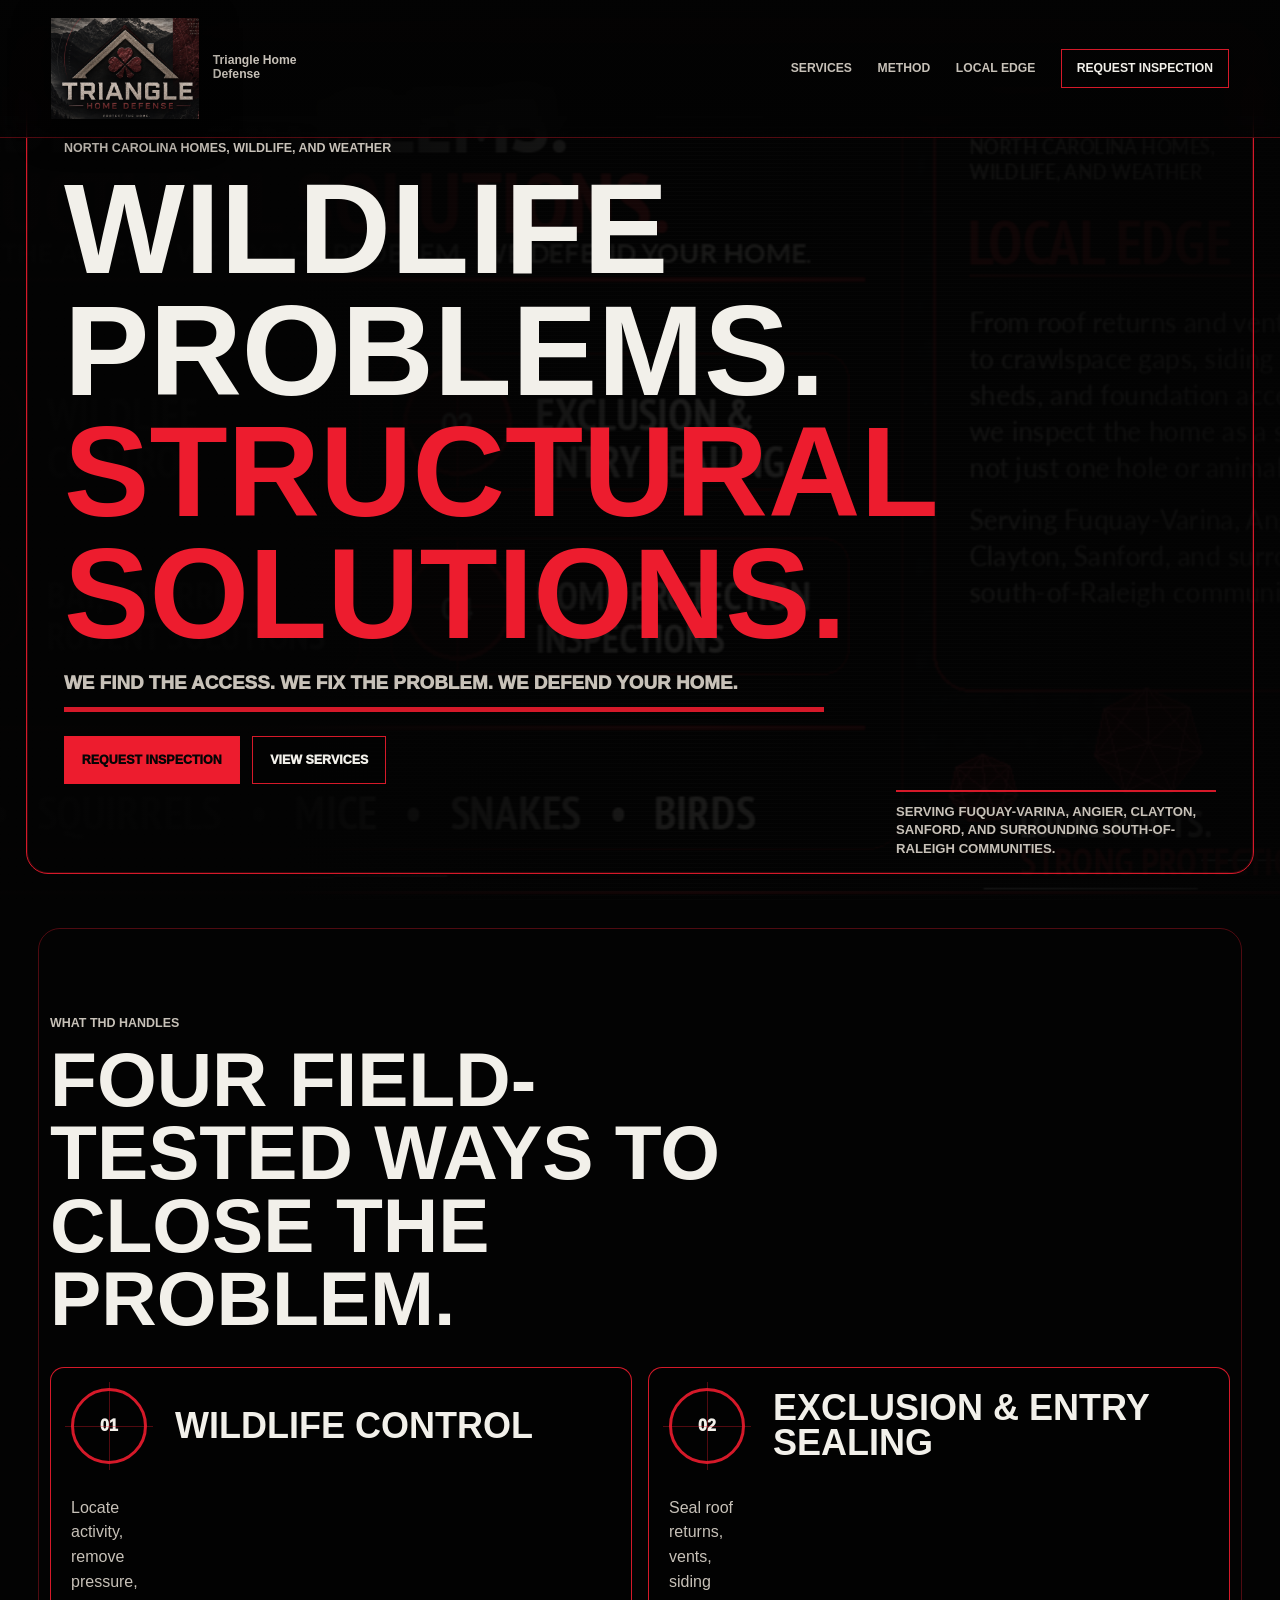
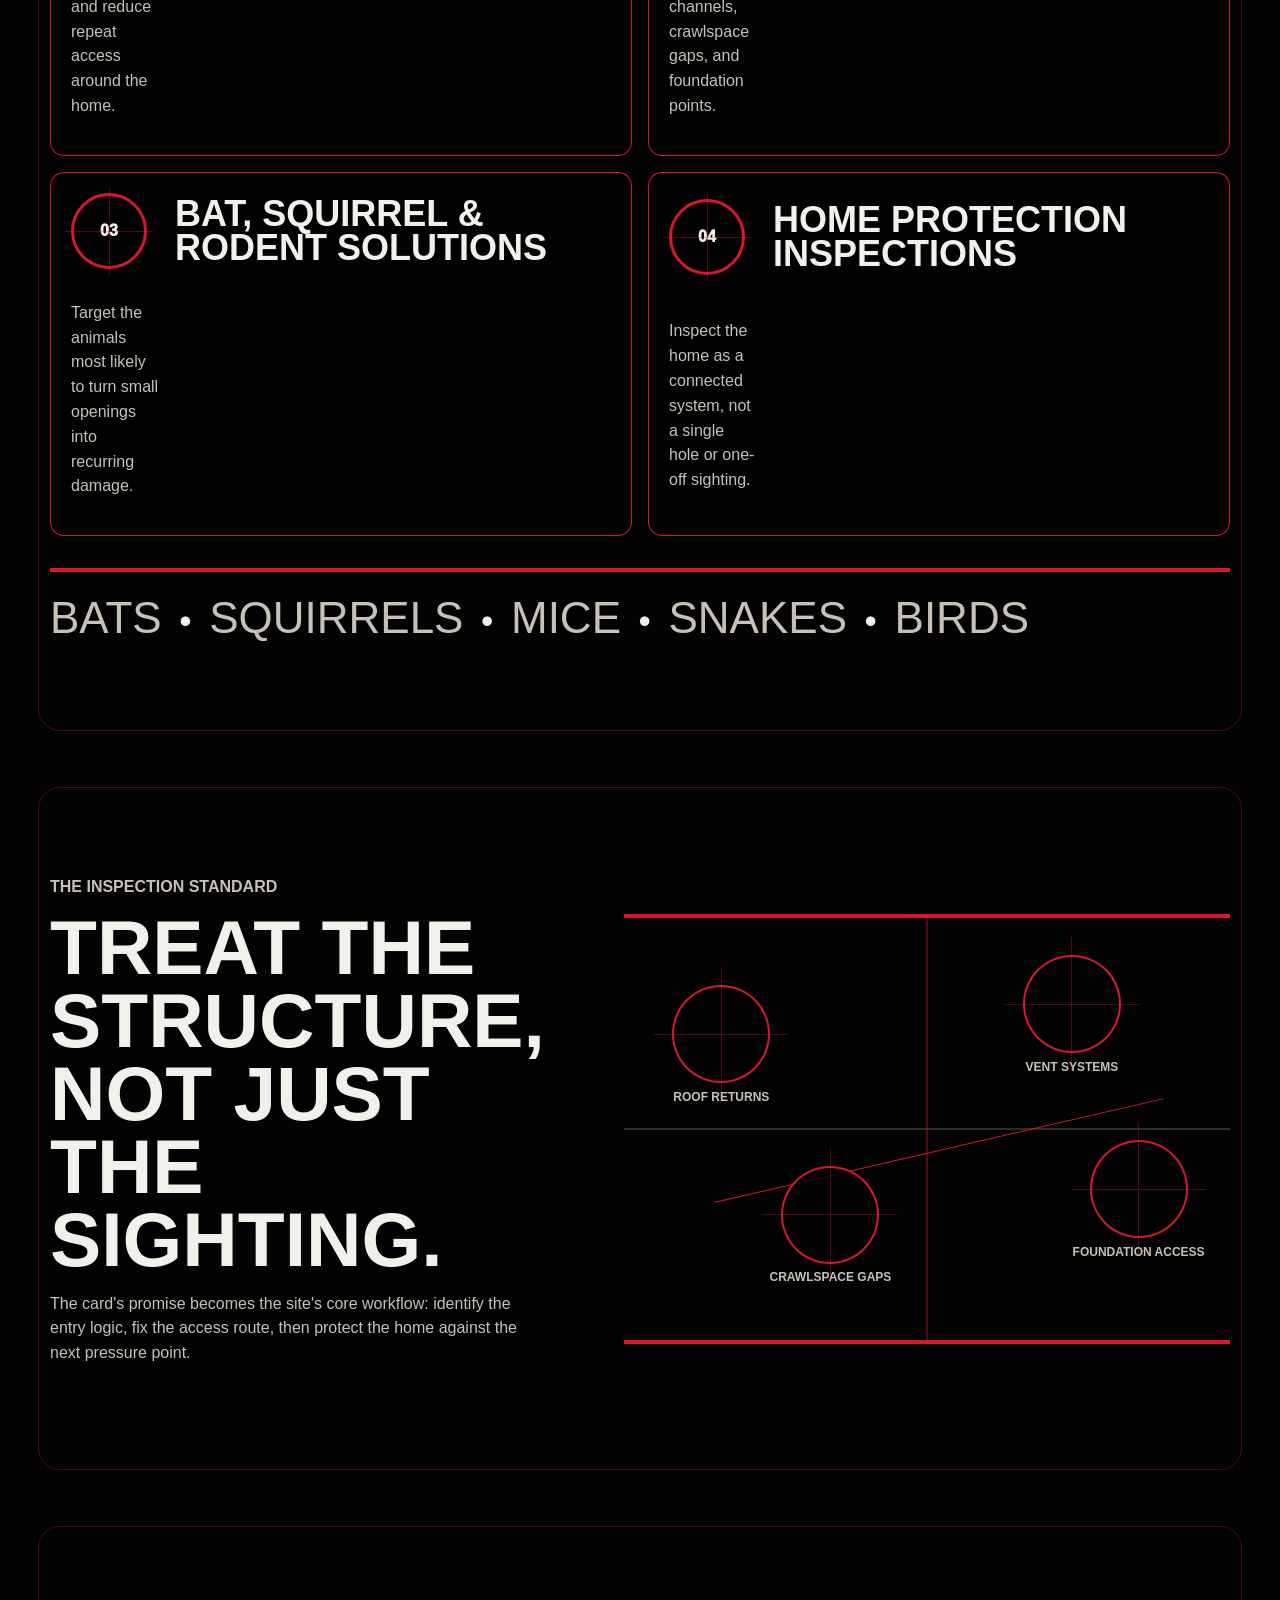
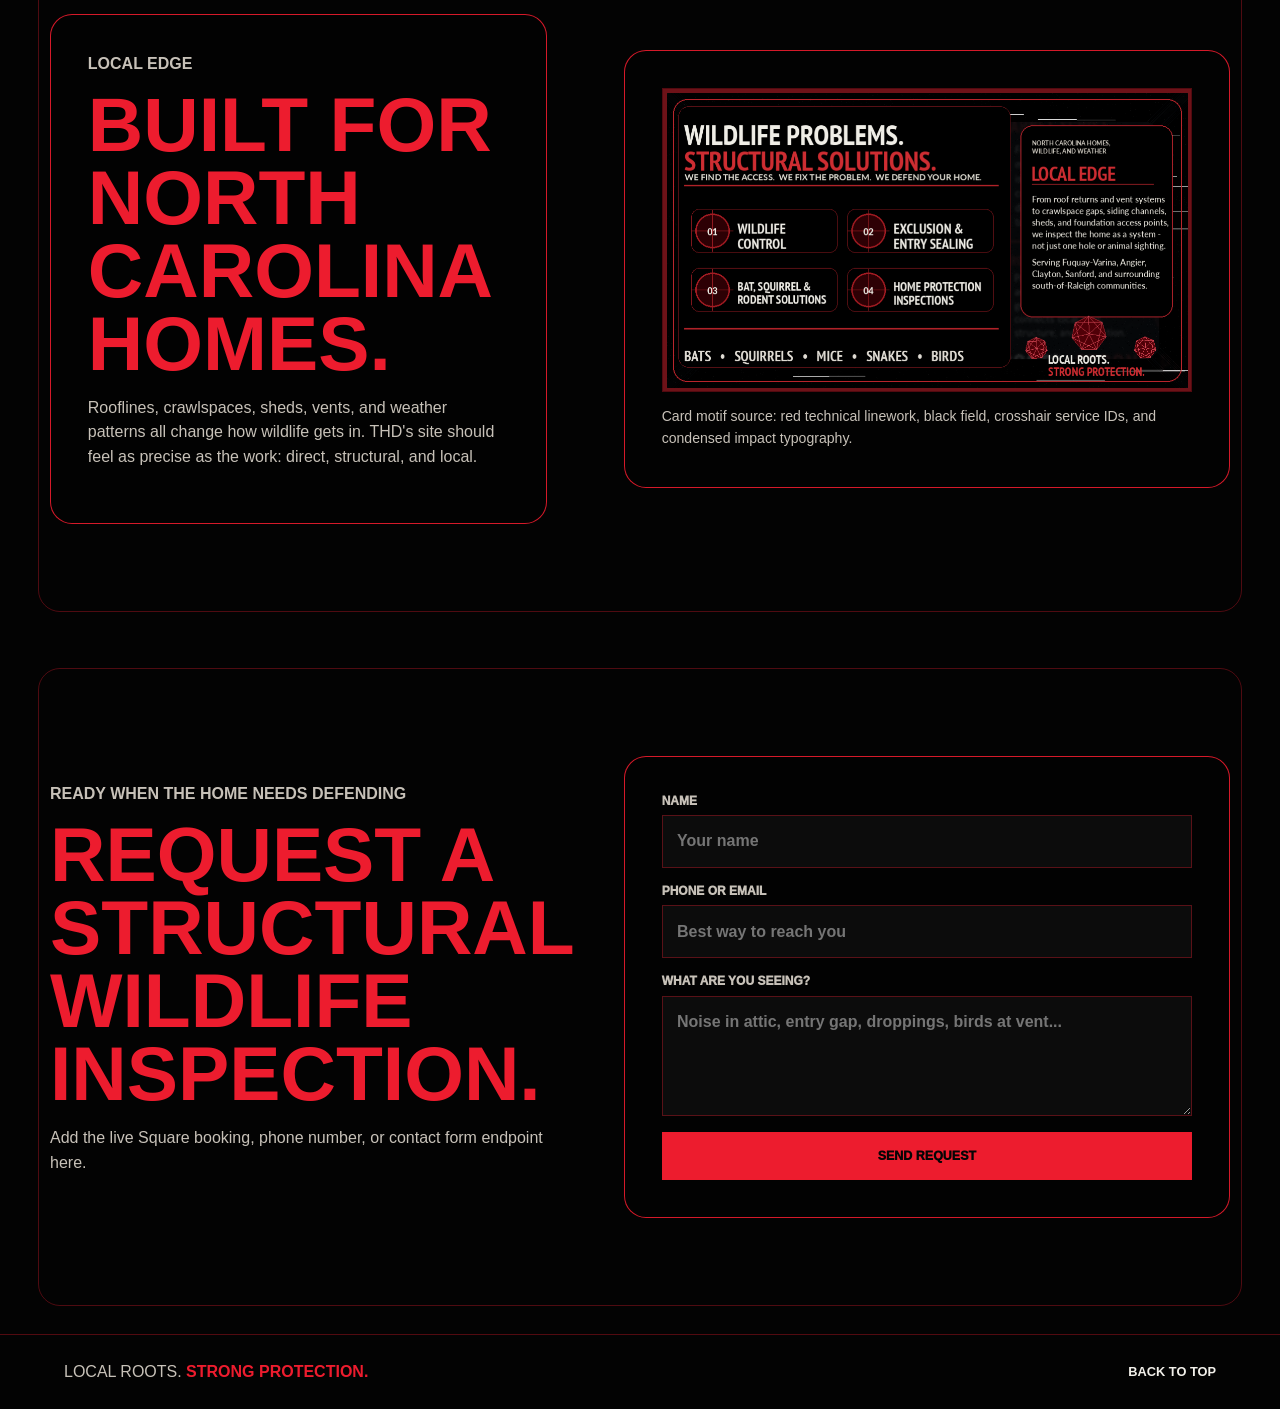
==== commit 8548d673: "Fix clipped branding logo and tighten mobile headline layout" ====
--- a/index.html
+++ b/index.html
@@ -16,7 +16,7 @@
 
     <header class="site-header" data-header>
       <a class="brand-mark" href="#top" aria-label="THD home">
-        <img class="brand-logo" src="thd-mark.svg" alt="Triangle Home Defense clover logo" />
+        <img class="brand-logo" src="assets/thd-logo-clover.png" alt="Triangle Home Defense clover logo" />
         <span class="brand-copy">Triangle Home Defense</span>
       </a>
       <button class="nav-toggle" type="button" aria-expanded="false" aria-controls="site-nav" data-nav-toggle>
@@ -41,7 +41,6 @@
         <div class="hero-noise" aria-hidden="true"></div>
         <div class="hero-frame" aria-hidden="true"></div>
         <div class="hero-inner reveal">
-          <img class="hero-logo" src="thd-mark.svg" alt="Triangle Home Defense clover logo" />
           <p class="eyebrow">North Carolina homes, wildlife, and weather</p>
           <h1 id="hero-title">
             <span>Wildlife Problems.</span>
--- a/styles.css
+++ b/styles.css
@@ -20,6 +20,7 @@
 
 html {
   scroll-behavior: smooth;
+  overflow-x: hidden;
 }
 
 body {
@@ -29,6 +30,7 @@
   font-family: Impact, Haettenschweiler, "Arial Narrow Bold", "Arial Narrow", Arial, sans-serif;
   letter-spacing: 0;
   min-width: 320px;
+  overflow-x: hidden;
 }
 
 body::before {
@@ -125,7 +127,7 @@
 }
 
 .brand-logo {
-  width: clamp(72px, 10vw, 116px);
+  width: clamp(96px, 12vw, 148px);
   height: auto;
   filter: drop-shadow(0 10px 18px rgba(0, 0, 0, 0.6));
 }
@@ -261,7 +263,7 @@
 }
 
 .hero-logo {
-  width: clamp(180px, 22vw, 280px);
+  width: clamp(220px, 28vw, 360px);
   margin: 0 0 1rem;
   filter: drop-shadow(0 18px 24px rgba(0, 0, 0, 0.62));
 }
@@ -274,13 +276,6 @@
   font-weight: 900;
   line-height: 1.25;
   text-transform: uppercase;
-}
-
-h1,
-h2,
-h3,
-p {
-  overflow-wrap: anywhere;
 }
 
 h1,
@@ -289,6 +284,12 @@
   margin: 0;
   text-transform: uppercase;
   line-height: 0.95;
+  overflow-wrap: normal;
+  word-break: normal;
+}
+
+p {
+  overflow-wrap: break-word;
 }
 
 h1 {
@@ -745,8 +746,27 @@
 }
 
 @media (max-width: 560px) {
+  .brand-logo {
+    width: 106px;
+  }
+
   .brand-copy {
     display: none;
+  }
+
+  .hero-logo {
+    width: min(76vw, 260px);
+  }
+
+  h1 {
+    font-size: clamp(2rem, 10.5vw, 2.8rem);
+    line-height: 0.9;
+    max-width: 12ch;
+  }
+
+  .hero-line {
+    font-size: 0.9rem;
+    line-height: 1.22;
   }
 
   .hero-actions,
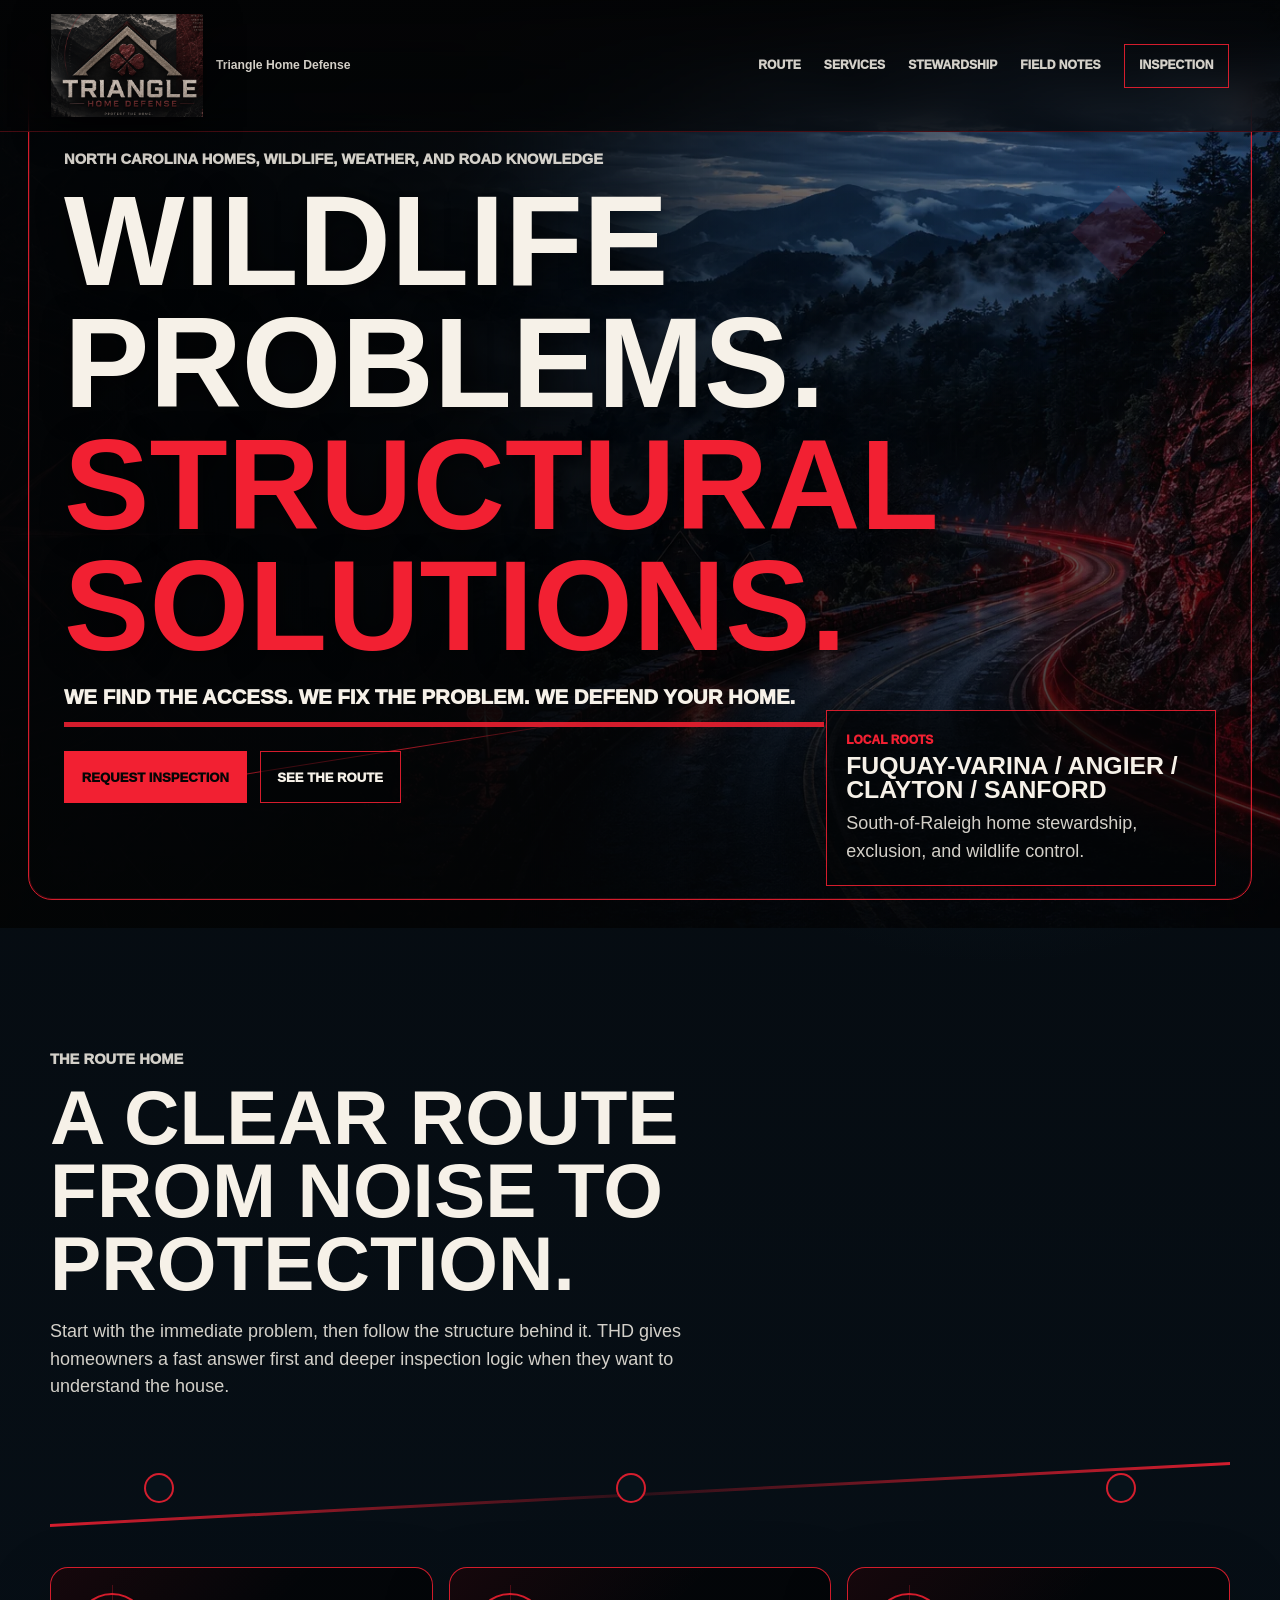
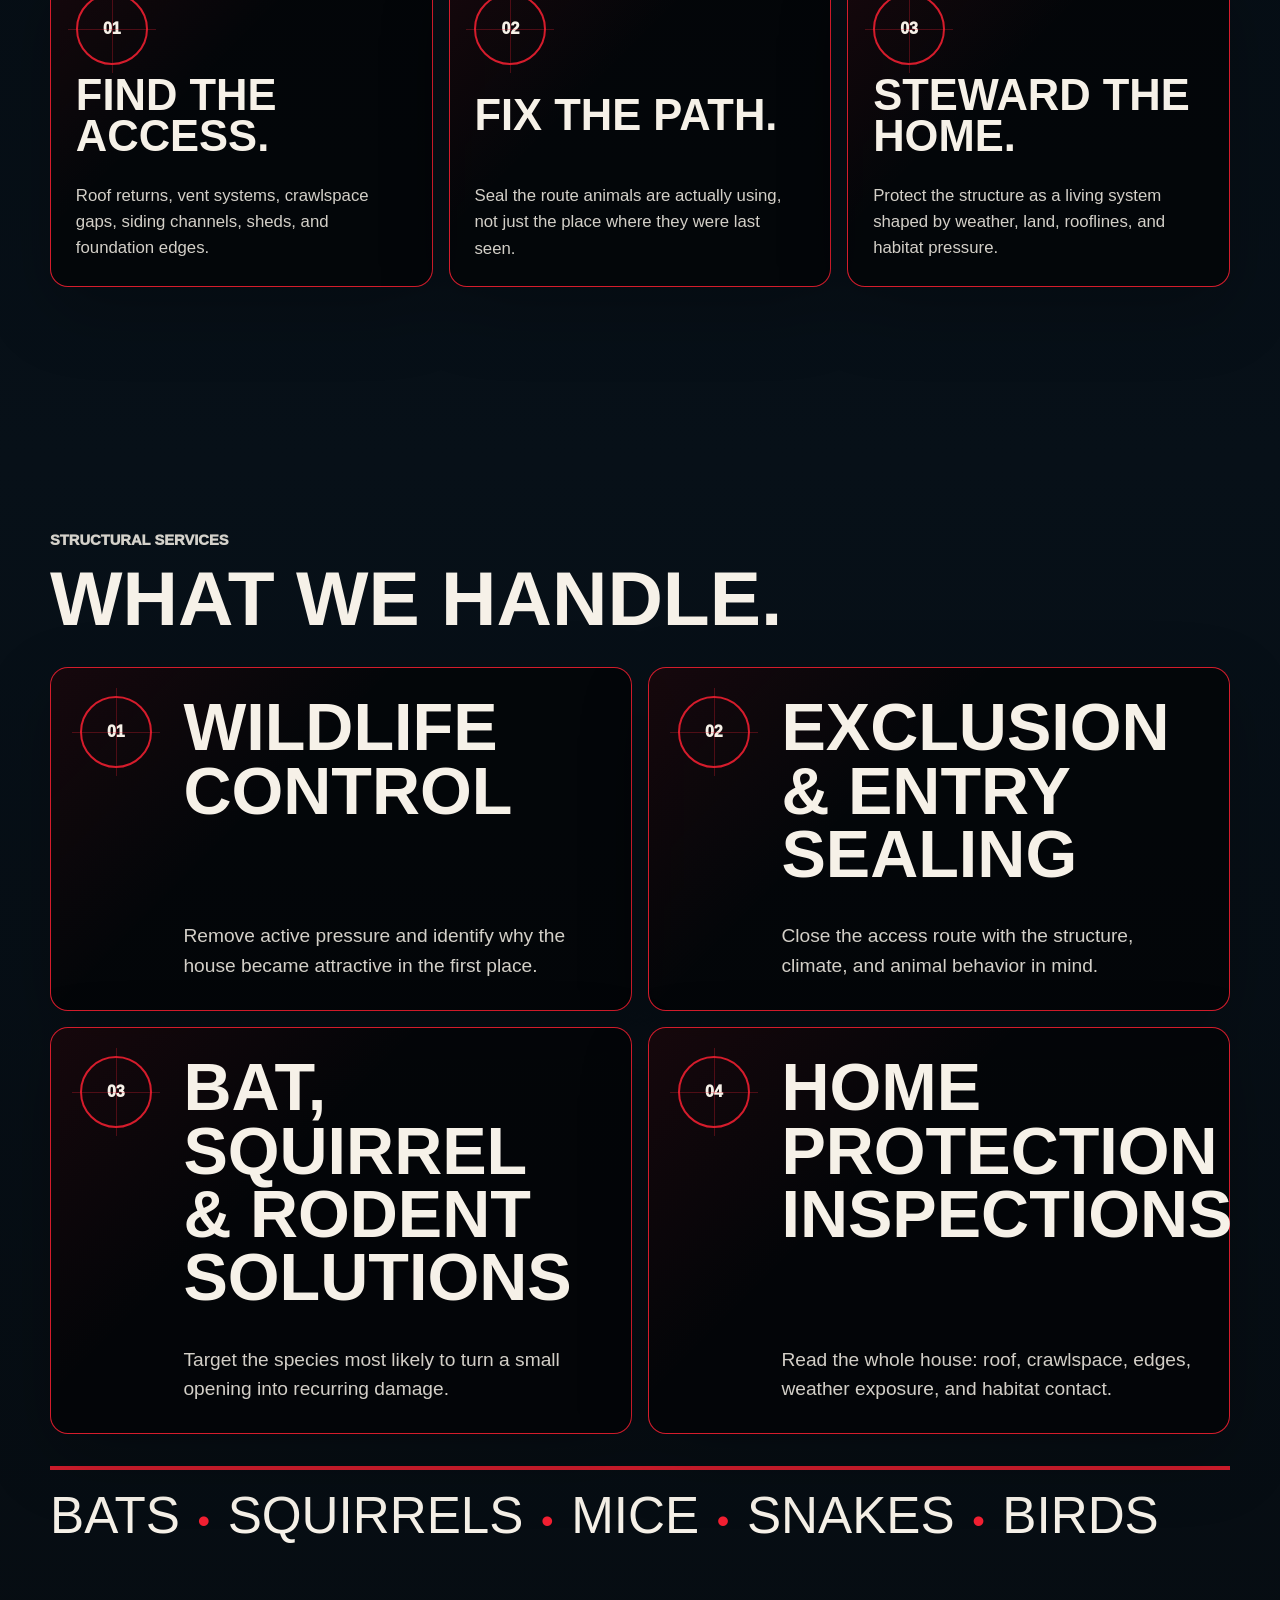
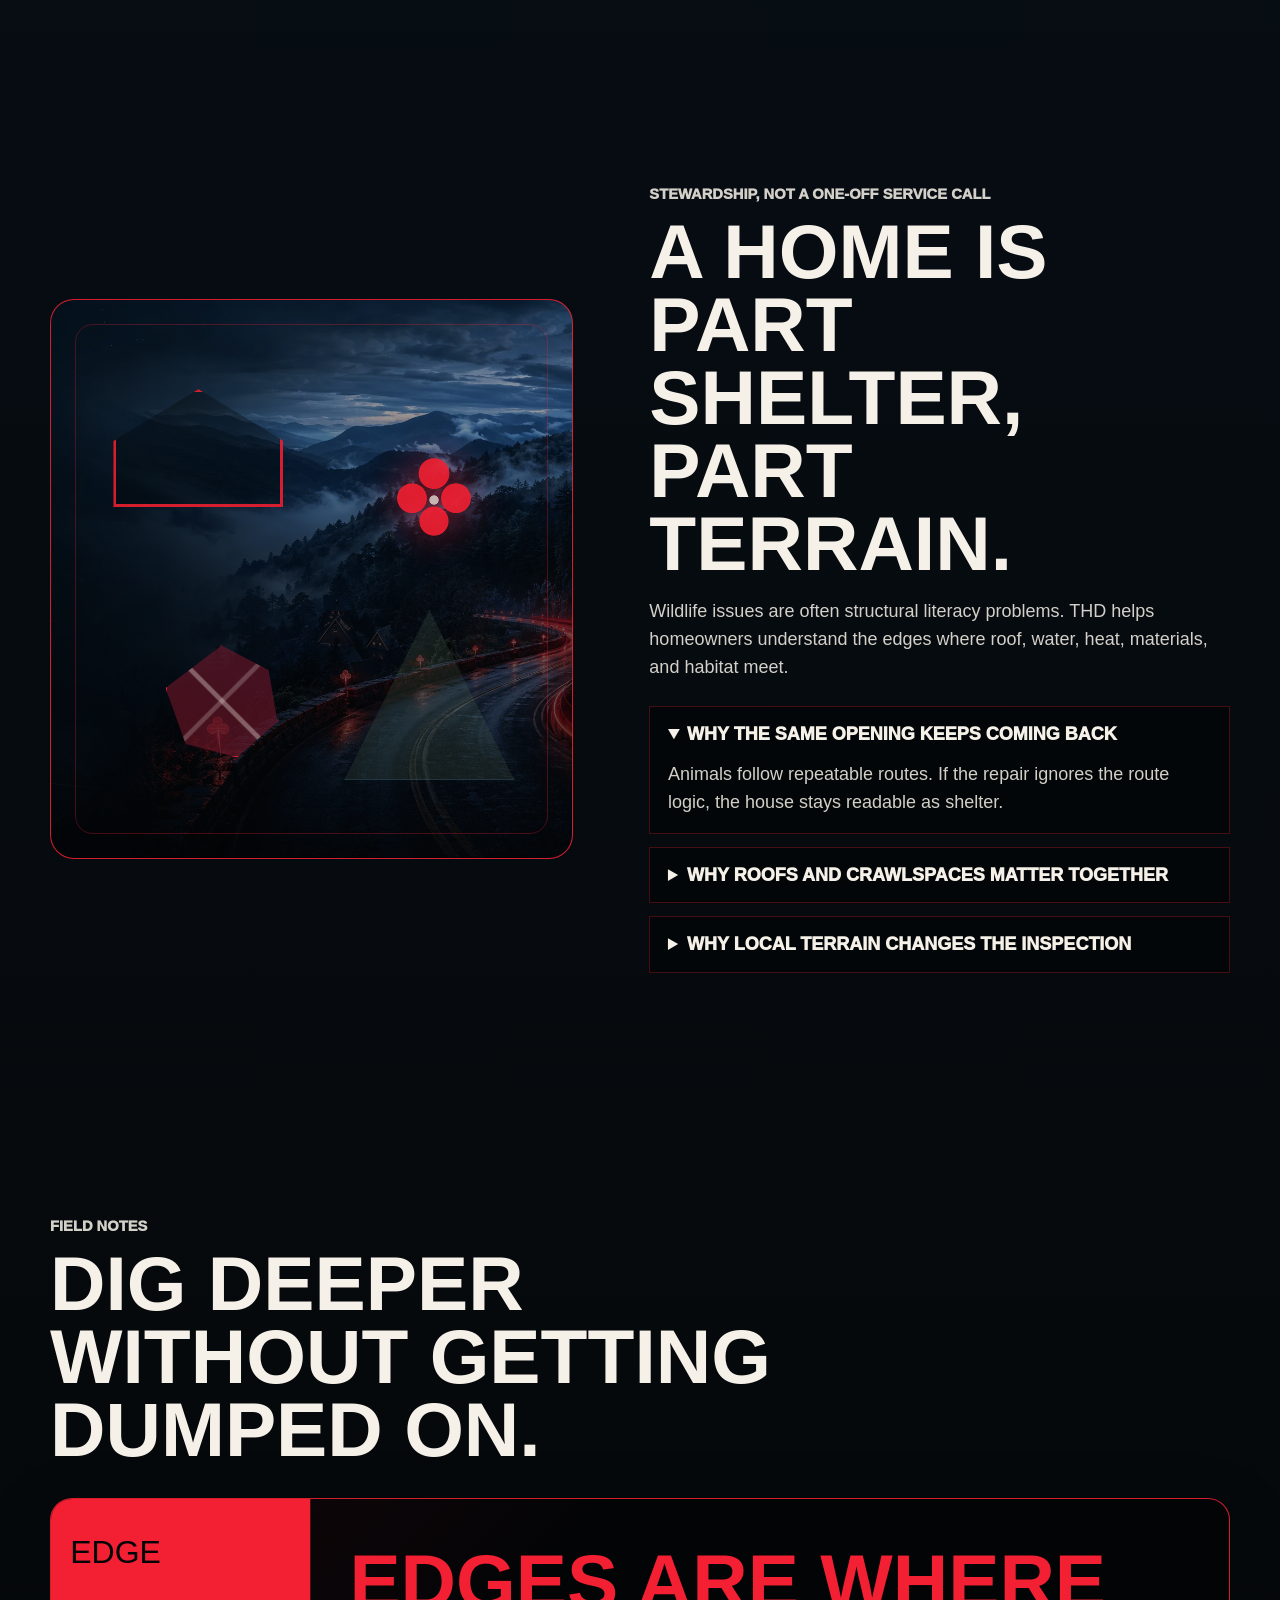
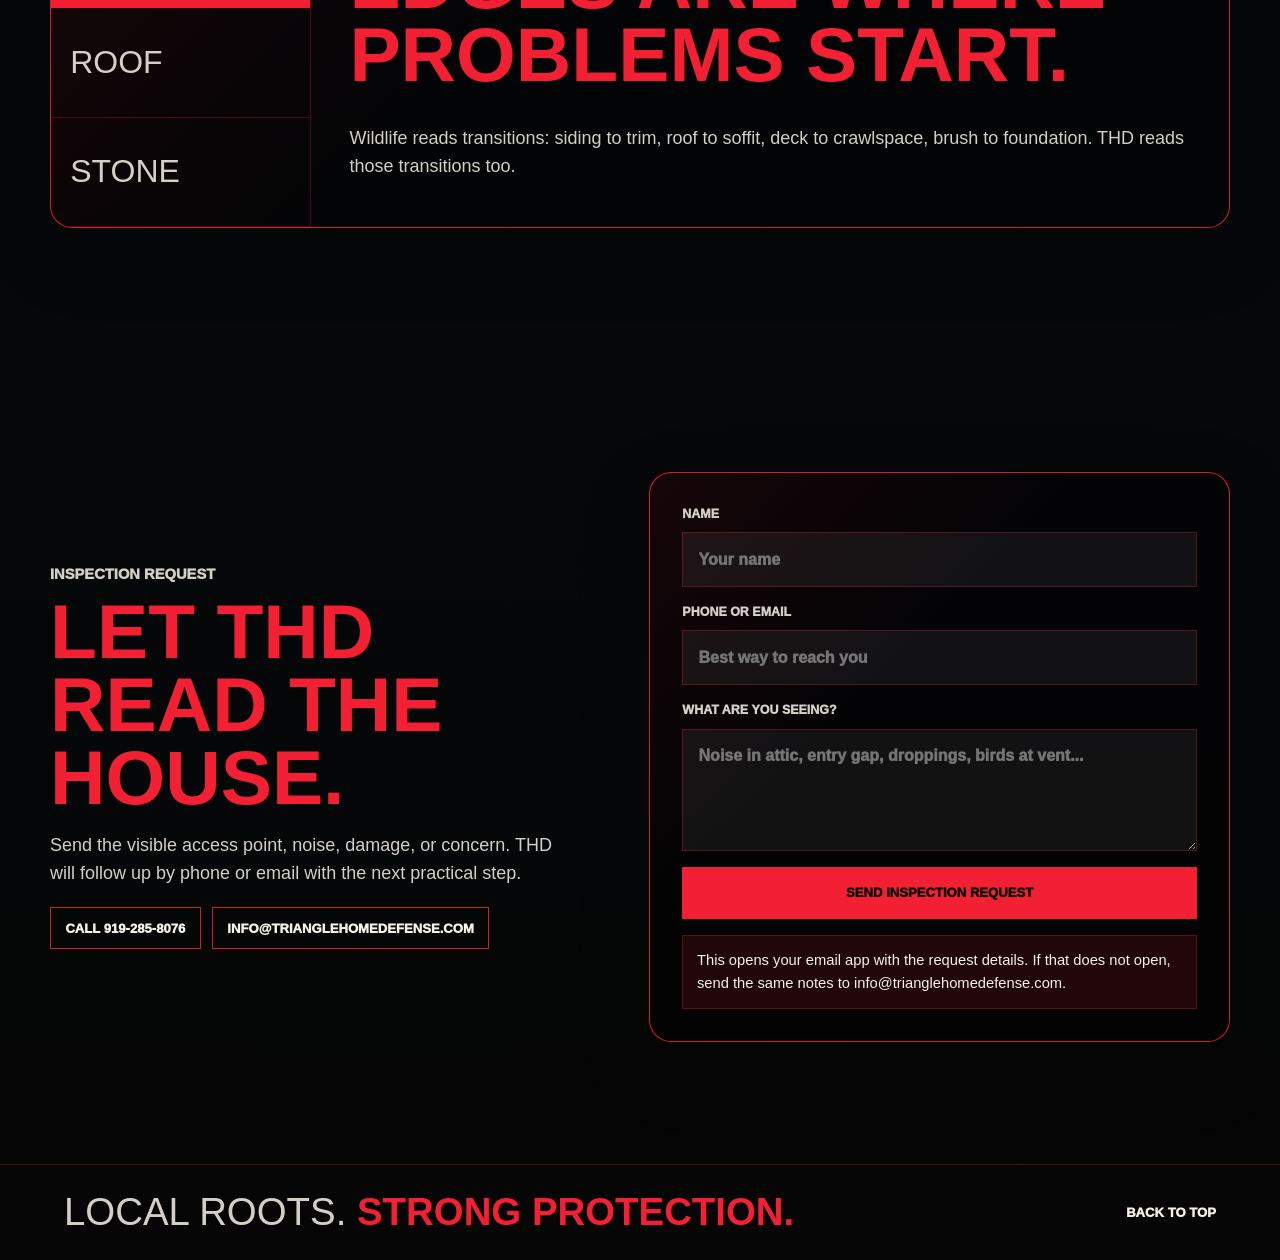
==== commit 59a95ffb: "Apply THD Appalachian stewardship redesign" ====
--- a/index.html
+++ b/index.html
@@ -6,9 +6,11 @@
     <title>THD | Wildlife Problems. Structural Solutions.</title>
     <meta
       name="description"
-      content="THD provides wildlife control, exclusion, entry sealing, and home protection inspections for Fuquay-Varina, Angier, Clayton, Sanford, and south-of-Raleigh communities."
+      content="THD provides wildlife control, exclusion, entry sealing, and home stewardship inspections for Fuquay-Varina, Angier, Clayton, Sanford, and south-of-Raleigh communities."
     />
-    <link rel="preload" href="assets/business-card-back.png" as="image" />
+    <link rel="canonical" href="https://trianglehomedefense.com/" />
+    <link rel="icon" href="favicon.svg" />
+    <link rel="preload" href="assets/appalachian-road-hero.webp" as="image" type="image/webp" />
     <link rel="stylesheet" href="styles.css" />
   </head>
   <body>
@@ -26,22 +28,20 @@
         <span class="sr-only">Menu</span>
       </button>
       <nav class="site-nav" id="site-nav" data-nav>
+        <a href="#route">Route</a>
         <a href="#services">Services</a>
-        <a href="#method">Method</a>
-        <a href="#local">Local Edge</a>
-        <a class="nav-cta" href="#contact">Request Inspection</a>
+        <a href="#stewardship">Stewardship</a>
+        <a href="#field-notes">Field Notes</a>
+        <a class="nav-cta" href="#contact">Inspection</a>
       </nav>
     </header>
 
     <main id="main">
       <section class="hero" id="top" aria-labelledby="hero-title">
-        <div class="hero-backdrop" aria-hidden="true">
-          <img src="assets/business-card-back.png" alt="" />
-        </div>
-        <div class="hero-noise" aria-hidden="true"></div>
-        <div class="hero-frame" aria-hidden="true"></div>
+        <div class="hero-bg" aria-hidden="true"></div>
+        <div class="hero-grid" aria-hidden="true"></div>
         <div class="hero-inner reveal">
-          <p class="eyebrow">North Carolina homes, wildlife, and weather</p>
+          <p class="eyebrow">North Carolina homes, wildlife, weather, and road knowledge</p>
           <h1 id="hero-title">
             <span>Wildlife Problems.</span>
             <strong>Structural Solutions.</strong>
@@ -49,39 +49,81 @@
           <p class="hero-line">We find the access. We fix the problem. We defend your home.</p>
           <div class="hero-actions" aria-label="Primary actions">
             <a class="button primary" href="#contact">Request Inspection</a>
-            <a class="button secondary" href="#services">View Services</a>
-          </div>
-        </div>
-        <div class="hero-status" aria-label="Service area">
-          <span>Serving Fuquay-Varina, Angier, Clayton, Sanford, and surrounding south-of-Raleigh communities.</span>
+            <a class="button ghost" href="#route">See the Route</a>
+          </div>
+        </div>
+        <div class="hero-milepost reveal" aria-label="Service area">
+          <span class="milepost-kicker">Local Roots</span>
+          <strong>Fuquay-Varina / Angier / Clayton / Sanford</strong>
+          <span>South-of-Raleigh home stewardship, exclusion, and wildlife control.</span>
+        </div>
+      </section>
+
+      <section class="route band" id="route" aria-labelledby="route-title">
+        <div class="section-head reveal">
+          <p class="eyebrow">The route home</p>
+          <h2 id="route-title">A clear route from noise to protection.</h2>
+          <p>
+            Start with the immediate problem, then follow the structure behind it. THD gives homeowners a fast answer first and deeper inspection logic when they want to understand the house.
+          </p>
+        </div>
+        <div class="route-line" aria-hidden="true">
+          <span></span>
+          <span></span>
+          <span></span>
+        </div>
+        <div class="checkpoint-grid">
+          <article class="checkpoint reveal">
+            <span class="target">01</span>
+            <h3>Find the access.</h3>
+            <p>Roof returns, vent systems, crawlspace gaps, siding channels, sheds, and foundation edges.</p>
+          </article>
+          <article class="checkpoint reveal">
+            <span class="target">02</span>
+            <h3>Fix the path.</h3>
+            <p>Seal the route animals are actually using, not just the place where they were last seen.</p>
+          </article>
+          <article class="checkpoint reveal">
+            <span class="target">03</span>
+            <h3>Steward the home.</h3>
+            <p>Protect the structure as a living system shaped by weather, land, rooflines, and habitat pressure.</p>
+          </article>
         </div>
       </section>
 
       <section class="services band" id="services" aria-labelledby="services-title">
-        <div class="section-head reveal">
-          <p class="eyebrow">What THD handles</p>
-          <h2 id="services-title">Four field-tested ways to close the problem.</h2>
+        <div class="section-head compact reveal">
+          <p class="eyebrow">Structural services</p>
+          <h2 id="services-title">What we handle.</h2>
         </div>
         <div class="service-grid">
-          <article class="service-card reveal">
-            <span class="target" aria-hidden="true">01</span>
-            <h3>Wildlife Control</h3>
-            <p>Locate activity, remove pressure, and reduce repeat access around the home.</p>
-          </article>
-          <article class="service-card reveal">
-            <span class="target" aria-hidden="true">02</span>
-            <h3>Exclusion &amp; Entry Sealing</h3>
-            <p>Seal roof returns, vents, siding channels, crawlspace gaps, and foundation points.</p>
-          </article>
-          <article class="service-card reveal">
-            <span class="target" aria-hidden="true">03</span>
-            <h3>Bat, Squirrel &amp; Rodent Solutions</h3>
-            <p>Target the animals most likely to turn small openings into recurring damage.</p>
-          </article>
-          <article class="service-card reveal">
-            <span class="target" aria-hidden="true">04</span>
-            <h3>Home Protection Inspections</h3>
-            <p>Inspect the home as a connected system, not a single hole or one-off sighting.</p>
+          <article class="service-panel reveal">
+            <span class="target">01</span>
+            <div>
+              <h3>Wildlife Control</h3>
+              <p>Remove active pressure and identify why the house became attractive in the first place.</p>
+            </div>
+          </article>
+          <article class="service-panel reveal">
+            <span class="target">02</span>
+            <div>
+              <h3>Exclusion &amp; Entry Sealing</h3>
+              <p>Close the access route with the structure, climate, and animal behavior in mind.</p>
+            </div>
+          </article>
+          <article class="service-panel reveal">
+            <span class="target">03</span>
+            <div>
+              <h3>Bat, Squirrel &amp; Rodent Solutions</h3>
+              <p>Target the species most likely to turn a small opening into recurring damage.</p>
+            </div>
+          </article>
+          <article class="service-panel reveal">
+            <span class="target">04</span>
+            <div>
+              <h3>Home Protection Inspections</h3>
+              <p>Read the whole house: roof, crawlspace, edges, weather exposure, and habitat contact.</p>
+            </div>
           </article>
         </div>
         <ul class="species-strip" aria-label="Common wildlife THD addresses">
@@ -93,44 +135,73 @@
         </ul>
       </section>
 
-      <section class="method band split" id="method" aria-labelledby="method-title">
-        <div class="method-copy reveal">
-          <p class="eyebrow">The inspection standard</p>
-          <h2 id="method-title">Treat the structure, not just the sighting.</h2>
+      <section class="stewardship band" id="stewardship" aria-labelledby="stewardship-title">
+        <div class="stewardship-poster reveal" aria-hidden="true">
+          <span class="poster-roof"></span>
+          <span class="poster-clover"></span>
+          <span class="poster-garnet"></span>
+          <span class="poster-triangle"></span>
+        </div>
+        <div class="stewardship-copy reveal">
+          <p class="eyebrow">Stewardship, not a one-off service call</p>
+          <h2 id="stewardship-title">A home is part shelter, part terrain.</h2>
           <p>
-            The card's promise becomes the site's core workflow: identify the entry logic, fix the access route, then protect the home against the next pressure point.
+            Wildlife issues are often structural literacy problems. THD helps homeowners understand the edges where roof, water, heat, materials, and habitat meet.
           </p>
-        </div>
-        <div class="inspection-map reveal" aria-label="Inspection workflow">
-          <div class="map-line"></div>
-          <div class="map-point point-a"><span>Roof returns</span></div>
-          <div class="map-point point-b"><span>Vent systems</span></div>
-          <div class="map-point point-c"><span>Crawlspace gaps</span></div>
-          <div class="map-point point-d"><span>Foundation access</span></div>
-        </div>
-      </section>
-
-      <section class="local band" id="local" aria-labelledby="local-title">
-        <div class="local-panel reveal">
-          <p class="eyebrow">Local Edge</p>
-          <h2 id="local-title">Built for North Carolina homes.</h2>
-          <p>
-            Rooflines, crawlspaces, sheds, vents, and weather patterns all change how wildlife gets in. THD's site should feel as precise as the work: direct, structural, and local.
-          </p>
-        </div>
-        <figure class="card-reference reveal">
-          <img src="assets/business-card-back.png" alt="THD business card back used as the website design reference" />
-          <figcaption>Card motif source: red technical linework, black field, crosshair service IDs, and condensed impact typography.</figcaption>
-        </figure>
+          <div class="learn-stack">
+            <details open>
+              <summary>Why the same opening keeps coming back</summary>
+              <p>Animals follow repeatable routes. If the repair ignores the route logic, the house stays readable as shelter.</p>
+            </details>
+            <details>
+              <summary>Why roofs and crawlspaces matter together</summary>
+              <p>Access points can connect across the whole envelope. A roof return, vent, or crawlspace gap may be part of one larger system.</p>
+            </details>
+            <details>
+              <summary>Why local terrain changes the inspection</summary>
+              <p>Wooded edges, sheds, moisture, nearby food sources, and seasonal weather all shape how wildlife tests a home.</p>
+            </details>
+          </div>
+        </div>
+      </section>
+
+      <section class="field-notes band" id="field-notes" aria-labelledby="field-title">
+        <div class="section-head reveal">
+          <p class="eyebrow">Field notes</p>
+          <h2 id="field-title">Dig deeper without getting dumped on.</h2>
+        </div>
+        <div class="note-shell reveal">
+          <div class="note-tabs" role="tablist" aria-label="Field note topics">
+            <button class="note-tab is-active" id="tab-edge" type="button" role="tab" aria-selected="true" aria-controls="panel-edge" data-note-tab="edge">Edge</button>
+            <button class="note-tab" id="tab-roof" type="button" role="tab" aria-selected="false" aria-controls="panel-roof" data-note-tab="roof">Roof</button>
+            <button class="note-tab" id="tab-stone" type="button" role="tab" aria-selected="false" aria-controls="panel-stone" data-note-tab="stone">Stone</button>
+          </div>
+          <div class="note-panel is-active" id="panel-edge" role="tabpanel" aria-labelledby="tab-edge" data-note-panel="edge">
+            <h3>Edges are where problems start.</h3>
+            <p>Wildlife reads transitions: siding to trim, roof to soffit, deck to crawlspace, brush to foundation. THD reads those transitions too.</p>
+          </div>
+          <div class="note-panel" id="panel-roof" role="tabpanel" aria-labelledby="tab-roof" data-note-panel="roof" hidden>
+            <h3>Rooflines are navigation.</h3>
+            <p>Returns, vents, channels, and overhangs create protected paths. Sealing works best when the route gets interrupted.</p>
+          </div>
+          <div class="note-panel" id="panel-stone" role="tabpanel" aria-labelledby="tab-stone" data-note-panel="stone" hidden>
+            <h3>Garnet-schist energy: tough, local, layered.</h3>
+            <p>The visual motif is more than texture. It says the work is geological: pressure, layers, structure, and time.</p>
+          </div>
+        </div>
       </section>
 
       <section class="contact band" id="contact" aria-labelledby="contact-title">
         <div class="contact-copy reveal">
-          <p class="eyebrow">Ready when the home needs defending</p>
-          <h2 id="contact-title">Request a structural wildlife inspection.</h2>
-          <p>Add the live Square booking, phone number, or contact form endpoint here.</p>
-        </div>
-        <form class="contact-form reveal" action="#" method="post">
+          <p class="eyebrow">Inspection request</p>
+          <h2 id="contact-title">Let THD read the house.</h2>
+          <p>Send the visible access point, noise, damage, or concern. THD will follow up by phone or email with the next practical step.</p>
+          <div class="contact-direct" aria-label="Direct contact options">
+            <a href="tel:19192858076">Call 919-285-8076</a>
+            <a href="mailto:info@trianglehomedefense.com">info@trianglehomedefense.com</a>
+          </div>
+        </div>
+        <form class="contact-form reveal" action="mailto:info@trianglehomedefense.com" method="post" enctype="text/plain">
           <label>
             <span>Name</span>
             <input type="text" name="name" autocomplete="name" placeholder="Your name" />
@@ -143,7 +214,8 @@
             <span>What are you seeing?</span>
             <textarea name="message" rows="4" placeholder="Noise in attic, entry gap, droppings, birds at vent..."></textarea>
           </label>
-          <button class="button primary" type="submit">Send Request</button>
+          <button class="button primary" type="submit">Send Inspection Request</button>
+          <p class="submit-note">This opens your email app with the request details. If that does not open, send the same notes to info@trianglehomedefense.com.</p>
         </form>
       </section>
     </main>
--- a/styles.css
+++ b/styles.css
@@ -1,16 +1,20 @@
 :root {
-  --ink: #030303;
-  --ink-2: #0a0a0a;
-  --paper: #f2f0ea;
-  --muted: #c7c1b8;
-  --muted-2: #8e8880;
-  --red: #ed1c2e;
-  --red-dark: #9f0c19;
-  --line: rgba(237, 28, 46, 0.9);
-  --line-soft: rgba(237, 28, 46, 0.34);
-  --white-soft: rgba(242, 240, 234, 0.72);
+  --black: #030405;
+  --night: #07121a;
+  --deep: #0b1b26;
+  --paper: #f6f1e8;
+  --paper-soft: rgba(246, 241, 232, 0.86);
+  --muted: #c9d0cf;
+  --muted-dark: #87939a;
+  --red: #f22032;
+  --red-2: #b20f22;
+  --garnet: #75172a;
+  --moss: #628067;
+  --line: rgba(242, 32, 50, 0.88);
+  --line-soft: rgba(242, 32, 50, 0.28);
+  --blue-line: rgba(98, 157, 190, 0.28);
   --max: 1180px;
-  --header: 76px;
+  --header: 78px;
   color-scheme: dark;
 }
 
@@ -25,38 +29,42 @@
 
 body {
   margin: 0;
-  background: var(--ink);
-  color: var(--paper);
-  font-family: Impact, Haettenschweiler, "Arial Narrow Bold", "Arial Narrow", Arial, sans-serif;
-  letter-spacing: 0;
   min-width: 320px;
   overflow-x: hidden;
+  background:
+    radial-gradient(circle at 78% 8%, rgba(34, 88, 120, 0.26), transparent 30rem),
+    linear-gradient(180deg, #05090d 0%, #071018 34%, #050505 100%);
+  color: var(--paper);
+  font-family: Arial, Helvetica, sans-serif;
+  font-size: 18px;
+  line-height: 1.55;
+  letter-spacing: 0;
 }
 
 body::before {
   content: "";
   position: fixed;
   inset: 0;
+  z-index: -2;
   pointer-events: none;
-  opacity: 0.28;
-  z-index: -2;
-  background:
-    radial-gradient(circle at 30% 22%, rgba(237, 28, 46, 0.16), transparent 23rem),
-    linear-gradient(135deg, rgba(255, 255, 255, 0.04) 0 1px, transparent 1px 13px),
-    linear-gradient(90deg, rgba(237, 28, 46, 0.05), transparent 35%, rgba(255, 255, 255, 0.03));
+  opacity: 0.45;
+  background-image:
+    linear-gradient(rgba(242, 32, 50, 0.08) 1px, transparent 1px),
+    linear-gradient(90deg, rgba(242, 32, 50, 0.07) 1px, transparent 1px);
+  background-size: 74px 74px;
+  mask-image: radial-gradient(circle at 60% 30%, black 0 34%, transparent 78%);
 }
 
 body::after {
   content: "";
   position: fixed;
   inset: 0;
+  z-index: -1;
   pointer-events: none;
-  z-index: -1;
-  background-image:
-    linear-gradient(rgba(237, 28, 46, 0.08) 1px, transparent 1px),
-    linear-gradient(90deg, rgba(237, 28, 46, 0.08) 1px, transparent 1px);
-  background-size: 72px 72px;
-  mask-image: radial-gradient(circle at center, transparent 0 20%, black 58%, transparent 86%);
+  opacity: 0.25;
+  background:
+    repeating-linear-gradient(102deg, transparent 0 15px, rgba(255, 255, 255, 0.04) 16px, transparent 18px),
+    radial-gradient(circle at 18% 76%, rgba(98, 128, 103, 0.24), transparent 18rem);
 }
 
 img {
@@ -66,6 +74,15 @@
 
 a {
   color: inherit;
+}
+
+a:focus-visible,
+button:focus-visible,
+summary:focus-visible,
+input:focus-visible,
+textarea:focus-visible {
+  outline: 3px solid var(--red);
+  outline-offset: 3px;
 }
 
 button,
@@ -74,14 +91,18 @@
   font: inherit;
 }
 
+button {
+  color: inherit;
+}
+
 .skip-link {
   position: fixed;
   top: 12px;
   left: 12px;
-  z-index: 20;
+  z-index: 50;
   transform: translateY(-180%);
   background: var(--paper);
-  color: var(--ink);
+  color: var(--black);
   padding: 0.7rem 0.95rem;
   text-decoration: none;
 }
@@ -107,31 +128,47 @@
   top: 0;
   left: 0;
   right: 0;
-  z-index: 10;
+  z-index: 20;
   min-height: var(--header);
   display: flex;
   align-items: center;
   justify-content: space-between;
-  gap: 1.5rem;
-  padding: 18px clamp(18px, 4vw, 54px);
-  background: linear-gradient(180deg, rgba(3, 3, 3, 0.94), rgba(3, 3, 3, 0.72));
+  gap: 1.3rem;
+  padding: 14px clamp(18px, 4vw, 54px);
+  background: linear-gradient(180deg, rgba(3, 4, 5, 0.94), rgba(3, 4, 5, 0.68));
   border-bottom: 1px solid var(--line-soft);
-  backdrop-filter: blur(14px);
+  backdrop-filter: blur(16px);
 }
 
 .brand-mark {
   display: inline-flex;
   align-items: center;
-  gap: 0.85rem;
+  gap: 0.8rem;
   text-decoration: none;
 }
 
 .brand-logo {
-  width: clamp(96px, 12vw, 148px);
+  width: clamp(112px, 12vw, 152px);
   height: auto;
-  filter: drop-shadow(0 10px 18px rgba(0, 0, 0, 0.6));
-}
-
+  filter: drop-shadow(0 10px 18px rgba(0, 0, 0, 0.62));
+}
+
+.brand-sigil {
+  position: relative;
+  display: grid;
+  place-items: center;
+  width: 56px;
+  height: 56px;
+  border: 1px solid var(--line);
+  border-radius: 50%;
+  color: var(--paper);
+  font-family: Impact, Haettenschweiler, "Arial Narrow Bold", sans-serif;
+  font-size: 1.15rem;
+  line-height: 1;
+}
+
+.brand-sigil::before,
+.brand-sigil::after,
 .target::before,
 .target::after {
   content: "";
@@ -139,43 +176,43 @@
   background: var(--line-soft);
 }
 
+.brand-sigil::before,
 .target::before {
   width: 1px;
-  height: calc(100% + 18px);
+  height: calc(100% + 20px);
   left: 50%;
-  top: -9px;
-}
-
+  top: -10px;
+}
+
+.brand-sigil::after,
 .target::after {
   height: 1px;
-  width: calc(100% + 18px);
+  width: calc(100% + 20px);
   top: 50%;
-  left: -9px;
+  left: -10px;
 }
 
 .brand-copy {
-  color: var(--muted);
-  font-family: Arial, sans-serif;
+  max-width: 9rem;
+  color: var(--paper-soft);
   font-size: 0.76rem;
-  font-weight: 800;
-  max-width: 8rem;
+  font-weight: 900;
   line-height: 1.15;
 }
 
 .site-nav {
   display: flex;
   align-items: center;
-  gap: clamp(0.8rem, 2vw, 1.65rem);
-  color: var(--muted);
-  font-family: Arial, sans-serif;
+  gap: clamp(0.7rem, 1.8vw, 1.45rem);
+  color: var(--paper-soft);
   font-size: 0.76rem;
-  font-weight: 900;
+  font-weight: 950;
   text-transform: uppercase;
 }
 
 .site-nav a {
   text-decoration: none;
-  transition: color 180ms ease, border-color 180ms ease;
+  transition: color 180ms ease, border-color 180ms ease, background 180ms ease;
 }
 
 .site-nav a:hover,
@@ -185,8 +222,7 @@
 
 .nav-cta {
   border: 1px solid var(--line);
-  padding: 0.72rem 0.92rem;
-  color: var(--paper);
+  padding: 0.72rem 0.9rem;
 }
 
 .nav-toggle {
@@ -194,7 +230,7 @@
   width: 46px;
   height: 42px;
   border: 1px solid var(--line);
-  background: transparent;
+  background: rgba(3, 4, 5, 0.55);
   padding: 9px;
 }
 
@@ -208,93 +244,98 @@
 .hero {
   position: relative;
   min-height: 100svh;
-  padding: calc(var(--header) + 64px) clamp(20px, 5vw, 72px) 44px;
   display: grid;
   align-items: end;
+  padding: calc(var(--header) + 72px) clamp(20px, 5vw, 72px) 44px;
   overflow: hidden;
   isolation: isolate;
 }
 
-.hero-backdrop {
+.hero-bg {
   position: absolute;
   inset: 0;
-  z-index: -4;
-  background: #050505;
-}
-
-.hero-backdrop img {
-  width: 100%;
-  height: 100%;
-  object-fit: cover;
-  opacity: 0.42;
-  filter: grayscale(0.08) contrast(1.14) brightness(0.68);
-  transform: scale(1.05);
-}
-
-.hero-noise {
-  position: absolute;
-  inset: 0;
-  z-index: -3;
-  background:
-    linear-gradient(90deg, rgba(3, 3, 3, 0.98) 0 22%, rgba(3, 3, 3, 0.66) 54%, rgba(3, 3, 3, 0.9)),
-    repeating-linear-gradient(0deg, rgba(255, 255, 255, 0.035) 0 1px, transparent 1px 4px);
-}
-
-.hero-frame,
-.band::before,
-.local-panel,
-.contact-form,
-.card-reference {
+  z-index: -5;
+  background-image:
+    linear-gradient(90deg, rgba(3, 4, 5, 0.86) 0 36%, rgba(3, 4, 5, 0.42) 62%, rgba(3, 4, 5, 0.1)),
+    linear-gradient(180deg, rgba(3, 4, 5, 0.22), rgba(3, 4, 5, 0.75)),
+    image-set(
+      url("assets/appalachian-road-hero.webp") type("image/webp"),
+      url("assets/appalachian-road-hero.jpg") type("image/jpeg")
+    );
+  background-size: cover;
+  background-position: center;
+}
+
+.hero-grid {
+  position: absolute;
+  inset: 28px;
+  z-index: -2;
   border: 1px solid var(--line);
-  border-radius: 22px;
-}
-
-.hero-frame {
-  position: absolute;
-  inset: 26px;
-  z-index: -1;
+  border-radius: 24px;
+  box-shadow: inset 0 0 0 1px rgba(242, 32, 50, 0.18);
   pointer-events: none;
-  box-shadow: inset 0 0 0 1px rgba(237, 28, 46, 0.2);
+}
+
+.hero-grid::before {
+  content: "";
+  position: absolute;
+  left: 4%;
+  bottom: 16%;
+  width: min(42vw, 520px);
+  height: 1px;
+  background: linear-gradient(90deg, transparent, var(--line), transparent);
+  transform: rotate(-9deg);
+}
+
+.hero-grid::after {
+  content: "";
+  position: absolute;
+  right: 7%;
+  top: 18%;
+  width: 92px;
+  height: 92px;
+  border: 1px solid var(--line-soft);
+  clip-path: polygon(50% 0, 100% 50%, 50% 100%, 0 50%);
+  background: rgba(117, 23, 42, 0.22);
 }
 
 .hero-inner {
-  width: min(760px, 100%);
-  padding-bottom: clamp(44px, 8vh, 96px);
-}
-
-.hero-logo {
-  width: clamp(220px, 28vw, 360px);
-  margin: 0 0 1rem;
-  filter: drop-shadow(0 18px 24px rgba(0, 0, 0, 0.62));
+  width: min(810px, 100%);
+  padding-bottom: clamp(64px, 9vh, 108px);
 }
 
 .eyebrow {
-  margin: 0 0 0.7rem;
-  color: var(--muted);
-  font-family: Arial, sans-serif;
-  font-size: 0.78rem;
-  font-weight: 900;
+  margin: 0 0 0.75rem;
+  color: var(--paper-soft);
+  font-size: clamp(0.78rem, 1.4vw, 0.92rem);
+  font-weight: 950;
   line-height: 1.25;
   text-transform: uppercase;
+}
+
+h1,
+h2,
+h3,
+p {
+  overflow-wrap: break-word;
 }
 
 h1,
 h2,
 h3 {
   margin: 0;
-  text-transform: uppercase;
+  font-family: Impact, Haettenschweiler, "Arial Narrow Bold", "Arial Narrow", Arial, sans-serif;
+  letter-spacing: 0;
   line-height: 0.95;
+  text-transform: uppercase;
   overflow-wrap: normal;
   word-break: normal;
 }
 
-p {
-  overflow-wrap: break-word;
-}
-
 h1 {
-  font-size: clamp(3.6rem, 10vw, 8.8rem);
-  max-width: 9ch;
+  max-width: 12ch;
+  font-size: clamp(3.8rem, 10vw, 9.2rem);
+  text-shadow: 0 4px 28px rgba(0, 0, 0, 0.7);
 }
 
 h1 span,
@@ -305,17 +346,15 @@
 h1 strong,
 .site-footer strong {
   color: var(--red);
-  font-weight: 900;
 }
 
 .hero-line {
+  width: min(760px, 100%);
   margin: 1rem 0 0;
-  padding: 0 0 0.7rem;
-  width: min(760px, 100%);
+  padding-bottom: 0.75rem;
   border-bottom: 5px solid var(--line);
-  color: var(--muted);
-  font-family: Arial, sans-serif;
-  font-size: clamp(0.95rem, 2vw, 1.18rem);
+  color: var(--paper);
+  font-size: clamp(1.02rem, 2vw, 1.28rem);
   font-weight: 950;
   line-height: 1.35;
   text-transform: uppercase;
@@ -332,13 +371,14 @@
   display: inline-flex;
   align-items: center;
   justify-content: center;
-  min-height: 48px;
+  min-height: 52px;
   border: 1px solid var(--line);
-  padding: 0.85rem 1.05rem;
-  color: var(--paper);
-  font-family: Arial, sans-serif;
-  font-size: 0.78rem;
+  padding: 0.88rem 1.05rem;
+  color: var(--paper);
+  font-size: 0.82rem;
   font-weight: 950;
+  line-height: 1.15;
+  text-align: center;
   text-decoration: none;
   text-transform: uppercase;
   transition: transform 180ms ease, background 180ms ease, color 180ms ease;
@@ -354,107 +394,195 @@
   color: #050505;
 }
 
-.button.secondary {
-  background: rgba(3, 3, 3, 0.62);
-}
-
-.hero-status {
+.button.ghost {
+  background: rgba(3, 4, 5, 0.66);
+}
+
+.hero-milepost {
   position: absolute;
   right: clamp(24px, 5vw, 72px);
   bottom: 42px;
-  width: min(320px, calc(100% - 48px));
-  color: var(--muted);
-  font-family: Arial, sans-serif;
-  font-size: 0.82rem;
-  font-weight: 800;
-  line-height: 1.4;
-  text-transform: uppercase;
-}
-
-.hero-status::before {
-  content: "";
+  width: min(390px, calc(100% - 48px));
+  padding: 1.2rem;
+  border: 1px solid var(--line);
+  background: rgba(3, 4, 5, 0.64);
+  color: var(--paper-soft);
+}
+
+.hero-milepost span,
+.hero-milepost strong {
   display: block;
-  width: 100%;
-  height: 2px;
-  margin-bottom: 0.7rem;
-  background: var(--line);
+}
+
+.hero-milepost strong {
+  margin: 0.28rem 0 0.45rem;
+  color: var(--paper);
+  font-family: Impact, Haettenschweiler, "Arial Narrow Bold", sans-serif;
+  font-size: 1.55rem;
+  line-height: 1;
+  text-transform: uppercase;
+}
+
+.milepost-kicker {
+  color: var(--red);
+  font-size: 0.75rem;
+  font-weight: 950;
+  text-transform: uppercase;
 }
 
 .band {
   position: relative;
   width: min(var(--max), calc(100% - 40px));
   margin: 0 auto;
-  padding: clamp(68px, 10vw, 116px) 0;
-}
-
-.band::before {
+  padding: clamp(70px, 10vw, 122px) 0;
+}
+
+.section-head {
+  max-width: 840px;
+  margin-bottom: 2rem;
+}
+
+.section-head.compact {
+  max-width: 760px;
+}
+
+.section-head p,
+.stewardship-copy > p,
+.contact-copy p {
+  max-width: 680px;
+  color: var(--paper-soft);
+}
+
+h2 {
+  font-size: clamp(2.55rem, 6vw, 5.65rem);
+}
+
+h3 {
+  font-size: clamp(1.8rem, 3.4vw, 3.35rem);
+}
+
+.route-line {
+  position: relative;
+  height: 110px;
+  margin: 1rem 0 1.5rem;
+}
+
+.route-line::before {
   content: "";
   position: absolute;
-  inset: 28px -12px;
-  pointer-events: none;
-  opacity: 0.36;
-}
-
-.section-head {
-  max-width: 780px;
-  margin-bottom: 2rem;
-}
-
-h2 {
-  font-size: clamp(2.45rem, 6vw, 5.2rem);
-}
-
+  left: 0;
+  right: 0;
+  top: 54%;
+  height: 3px;
+  background: linear-gradient(90deg, var(--line), rgba(242, 32, 50, 0.16), var(--line));
+  transform: skewY(-3deg);
+}
+
+.route-line span {
+  position: absolute;
+  top: 50%;
+  width: 30px;
+  height: 30px;
+  border: 2px solid var(--line);
+  border-radius: 50%;
+  background: var(--night);
+  transform: translateY(-50%);
+}
+
+.route-line span:nth-child(1) { left: 8%; }
+.route-line span:nth-child(2) { left: 48%; }
+.route-line span:nth-child(3) { right: 8%; }
+
+.checkpoint-grid,
 .service-grid {
   display: grid;
-  grid-template-columns: repeat(2, minmax(0, 1fr));
+  grid-template-columns: repeat(3, minmax(0, 1fr));
   gap: 1rem;
 }
 
-.service-card {
-  min-height: 146px;
-  display: grid;
-  grid-template-columns: 88px 1fr;
-  gap: 1rem;
-  align-items: center;
-  padding: 1.25rem;
+.checkpoint,
+.service-panel,
+.note-shell,
+.contact-form {
   border: 1px solid var(--line);
-  border-radius: 14px;
-  background: rgba(3, 3, 3, 0.72);
-  transition: transform 200ms ease, background 200ms ease, border-color 200ms ease;
-}
-
-.service-card:hover {
-  transform: translateY(-4px);
-  background: rgba(237, 28, 46, 0.08);
+  background:
+    linear-gradient(135deg, rgba(242, 32, 50, 0.08), transparent 38%),
+    rgba(3, 4, 5, 0.72);
+  box-shadow: 0 24px 70px rgba(0, 0, 0, 0.24);
+}
+
+.checkpoint {
+  min-height: 320px;
+  display: flex;
+  flex-direction: column;
+  justify-content: space-between;
+  padding: clamp(1.05rem, 2vw, 1.55rem);
+  border-radius: 18px;
 }
 
 .target {
   position: relative;
   display: grid;
   place-items: center;
-  width: 76px;
-  height: 76px;
-  border: 3px solid var(--line);
+  width: 72px;
+  height: 72px;
+  border: 2px solid var(--line);
   border-radius: 50%;
   color: var(--paper);
-  font-family: Arial, sans-serif;
   font-size: 1rem;
   font-weight: 950;
 }
 
-.service-card h3 {
-  font-size: clamp(1.45rem, 3vw, 2.25rem);
-}
-
-.service-card p,
-.method-copy p,
-.local-panel p,
-.contact-copy p,
-.card-reference figcaption {
-  color: var(--muted);
-  font-family: Arial, sans-serif;
-  font-size: 1rem;
-  line-height: 1.55;
+.checkpoint p,
+.service-panel p,
+.learn-stack p,
+.note-panel p {
+  margin-bottom: 0;
+  color: var(--paper-soft);
+}
+
+.checkpoint p {
+  font-size: 1.05rem;
+}
+
+.service-grid {
+  grid-template-columns: repeat(2, minmax(0, 1fr));
+}
+
+.service-panel {
+  min-height: 310px;
+  display: grid;
+  grid-template-columns: 86px minmax(0, 1fr);
+  gap: 1.1rem;
+  align-items: stretch;
+  padding: clamp(1.1rem, 2.6vw, 1.8rem);
+  border-radius: 18px;
+  transition: transform 200ms ease, background 200ms ease;
+}
+
+.service-panel > div {
+  display: flex;
+  min-width: 0;
+  flex-direction: column;
+  justify-content: space-between;
+  gap: 1rem;
+}
+
+.service-panel h3 {
+  font-size: clamp(2.55rem, 5.2vw, 5.1rem);
+  max-width: 11ch;
+}
+
+.service-panel p {
+  max-width: 34rem;
+  font-size: clamp(1.02rem, 1.7vw, 1.2rem);
+}
+
+.service-panel:hover {
+  transform: translateY(-4px);
+  background:
+    linear-gradient(135deg, rgba(242, 32, 50, 0.16), transparent 42%),
+    rgba(8, 18, 26, 0.9);
 }
 
 .species-strip {
@@ -462,141 +590,217 @@
   flex-wrap: wrap;
   gap: 0.8rem 1.1rem;
   margin: 2rem 0 0;
-  padding: 1.3rem 0 0;
+  padding: 1.25rem 0 0;
   border-top: 4px solid var(--line);
   list-style: none;
-  color: var(--muted);
-  font-size: clamp(1.6rem, 4vw, 2.75rem);
+  color: var(--paper);
+  font-family: Impact, Haettenschweiler, "Arial Narrow Bold", sans-serif;
+  font-size: clamp(1.8rem, 4vw, 3.2rem);
+  line-height: 1;
   text-transform: uppercase;
 }
 
 .species-strip li:not(:last-child)::after {
   content: "\2022";
   margin-left: 1.1rem;
-  color: var(--paper);
+  color: var(--red);
   font-family: Arial, sans-serif;
-  font-size: 0.8em;
-}
-
-.split,
-.local,
+  font-size: 0.7em;
+}
+
+.stewardship,
 .contact {
   display: grid;
-  grid-template-columns: minmax(0, 0.82fr) minmax(320px, 1fr);
+  grid-template-columns: minmax(320px, 0.9fr) minmax(0, 1fr);
   gap: clamp(1.5rem, 6vw, 5rem);
   align-items: center;
 }
 
-.method-copy p,
-.local-panel p,
-.contact-copy p {
-  max-width: 560px;
-}
-
-.inspection-map {
+.stewardship-poster {
   position: relative;
-  min-height: 430px;
-  border-top: 4px solid var(--line);
-  border-bottom: 4px solid var(--line);
+  min-height: 560px;
+  border: 1px solid var(--line);
+  border-radius: 24px;
+  overflow: hidden;
   background:
-    linear-gradient(90deg, transparent 0 49.8%, var(--line-soft) 49.8% 50.2%, transparent 50.2%),
-    linear-gradient(0deg, transparent 0 49.8%, rgba(242, 240, 234, 0.18) 49.8% 50.2%, transparent 50.2%);
-}
-
-.map-line {
-  position: absolute;
-  left: 14%;
-  right: 10%;
-  top: 55%;
-  height: 1px;
-  background: var(--line);
-  transform: rotate(-13deg);
-}
-
-.map-point {
-  position: absolute;
-  display: grid;
-  place-items: center;
-  width: 98px;
-  height: 98px;
-  border: 2px solid var(--line);
+    linear-gradient(180deg, rgba(7, 18, 26, 0.3), rgba(3, 4, 5, 0.78)),
+    image-set(
+      url("assets/appalachian-road-hero.webp") type("image/webp"),
+      url("assets/appalachian-road-hero.jpg") type("image/jpeg")
+    ) center / cover;
+}
+
+.stewardship-poster::before {
+  content: "";
+  position: absolute;
+  inset: 24px;
+  border: 1px solid var(--line-soft);
+  border-radius: 18px;
+}
+
+.poster-roof {
+  position: absolute;
+  left: 12%;
+  top: 16%;
+  width: 170px;
+  height: 118px;
+  border: 3px solid var(--line);
+  clip-path: polygon(50% 0, 100% 44%, 100% 100%, 0 100%, 0 44%);
+  background: rgba(3, 4, 5, 0.32);
+}
+
+.poster-clover {
+  position: absolute;
+  right: 18%;
+  top: 28%;
+  width: 88px;
+  height: 88px;
   border-radius: 50%;
-  background: rgba(3, 3, 3, 0.82);
-}
-
-.map-point span {
-  position: absolute;
-  min-width: 142px;
-  top: calc(100% + 0.55rem);
-  left: 50%;
-  transform: translateX(-50%);
-  color: var(--muted);
-  font-family: Arial, sans-serif;
-  font-size: 0.75rem;
-  font-weight: 900;
-  line-height: 1.2;
-  text-align: center;
-  text-transform: uppercase;
-}
-
-.map-point::before,
-.map-point::after {
-  content: "";
-  position: absolute;
-  background: var(--line-soft);
-}
-
-.map-point::before {
-  width: 1px;
-  height: 134px;
-}
-
-.map-point::after {
-  width: 134px;
-  height: 1px;
-}
-
-.point-a { left: 8%; top: 16%; }
-.point-b { right: 18%; top: 9%; }
-.point-c { left: 26%; bottom: 18%; }
-.point-d { right: 7%; bottom: 24%; }
-
-.local-panel,
-.contact-form,
-.card-reference {
-  background: rgba(3, 3, 3, 0.74);
-  padding: clamp(1.4rem, 4vw, 2.3rem);
-}
-
-.local-panel h2,
-.contact h2 {
+  filter: drop-shadow(0 0 20px rgba(242, 32, 50, 0.6));
+  background:
+    radial-gradient(circle at 50% 20%, rgba(242, 32, 50, 0.9) 0 18%, transparent 19%),
+    radial-gradient(circle at 25% 48%, rgba(242, 32, 50, 0.9) 0 18%, transparent 19%),
+    radial-gradient(circle at 75% 48%, rgba(242, 32, 50, 0.9) 0 18%, transparent 19%),
+    radial-gradient(circle at 50% 74%, rgba(242, 32, 50, 0.9) 0 18%, transparent 19%),
+    radial-gradient(circle at 50% 50%, rgba(246, 241, 232, 0.7) 0 7%, transparent 8%);
+}
+
+.poster-garnet {
+  position: absolute;
+  left: 22%;
+  bottom: 18%;
+  width: 112px;
+  height: 112px;
+  border: 1px solid var(--line);
+  background:
+    linear-gradient(45deg, transparent 48%, rgba(246, 241, 232, 0.35) 49% 51%, transparent 52%),
+    linear-gradient(-45deg, transparent 48%, rgba(246, 241, 232, 0.22) 49% 51%, transparent 52%),
+    rgba(117, 23, 42, 0.58);
+  clip-path: polygon(50% 0, 92% 22%, 100% 68%, 64% 100%, 18% 88%, 0 38%);
+}
+
+.poster-triangle {
+  position: absolute;
+  right: 11%;
+  bottom: 14%;
+  width: 170px;
+  height: 170px;
+  border: 1px solid var(--blue-line);
+  clip-path: polygon(50% 0, 100% 100%, 0 100%);
+  background: rgba(98, 128, 103, 0.16);
+}
+
+.learn-stack {
+  display: grid;
+  gap: 0.8rem;
+  margin-top: 1.5rem;
+}
+
+.learn-stack details {
+  border: 1px solid var(--line-soft);
+  background: rgba(3, 4, 5, 0.55);
+}
+
+.learn-stack summary {
+  cursor: pointer;
+  padding: 1rem 1.1rem;
+  color: var(--paper);
+  font-weight: 950;
+  line-height: 1.25;
+  text-transform: uppercase;
+}
+
+.learn-stack details p {
+  margin: 0;
+  padding: 0 1.1rem 1rem;
+}
+
+.note-shell {
+  min-height: 330px;
+  display: grid;
+  grid-template-columns: 260px minmax(0, 1fr);
+  border-radius: 22px;
+  overflow: hidden;
+}
+
+.note-tabs {
+  display: grid;
+  align-content: stretch;
+  border-right: 1px solid var(--line-soft);
+}
+
+.note-tab {
+  border: 0;
+  border-bottom: 1px solid var(--line-soft);
+  background: transparent;
+  color: var(--paper-soft);
+  cursor: pointer;
+  font-family: Impact, Haettenschweiler, "Arial Narrow Bold", sans-serif;
+  font-size: 2rem;
+  text-align: left;
+  text-transform: uppercase;
+  padding: 1.2rem;
+}
+
+.note-tab.is-active {
+  background: var(--red);
+  color: var(--black);
+}
+
+.note-panel {
+  display: none;
+  padding: clamp(1.4rem, 4vw, 2.4rem);
+}
+
+.note-panel[hidden] {
+  display: none;
+}
+
+.note-panel.is-active {
+  display: grid;
+  align-content: center;
+  gap: 1rem;
+}
+
+.note-panel h3 {
   color: var(--red);
-}
-
-.card-reference {
-  margin: 0;
-}
-
-.card-reference img {
-  border: 1px solid var(--line-soft);
-}
-
-.card-reference figcaption {
-  margin-top: 0.9rem;
-  font-size: 0.88rem;
+  font-size: clamp(2.2rem, 6vw, 5.2rem);
+}
+
+.contact-copy h2 {
+  color: var(--red);
+}
+
+.contact-direct {
+  display: flex;
+  flex-wrap: wrap;
+  gap: 0.7rem;
+  margin-top: 1.2rem;
+}
+
+.contact-direct a {
+  border: 1px solid var(--line);
+  padding: 0.78rem 0.9rem;
+  color: var(--paper);
+  font-size: 0.82rem;
+  font-weight: 950;
+  line-height: 1.15;
+  text-decoration: none;
+  text-transform: uppercase;
 }
 
 .contact-form {
   display: grid;
   gap: 1rem;
+  padding: clamp(1.3rem, 3vw, 2rem);
+  border-radius: 22px;
 }
 
 .contact-form label {
   display: grid;
-  gap: 0.45rem;
-  color: var(--muted);
-  font-family: Arial, sans-serif;
-  font-size: 0.75rem;
+  gap: 0.5rem;
+  color: var(--paper-soft);
+  font-size: 0.78rem;
   font-weight: 950;
   text-transform: uppercase;
 }
@@ -606,12 +810,10 @@
   width: 100%;
   border: 1px solid var(--line-soft);
   border-radius: 0;
-  background: rgba(255, 255, 255, 0.04);
-  color: var(--paper);
-  padding: 0.9rem;
-  font-family: Arial, sans-serif;
+  background: rgba(255, 255, 255, 0.06);
+  color: var(--paper);
+  padding: 0.95rem;
   font-size: 1rem;
-  font-weight: 700;
   line-height: 1.4;
 }
 
@@ -619,6 +821,16 @@
 .contact-form textarea:focus {
   outline: 2px solid var(--red);
   outline-offset: 2px;
+}
+
+.form-status,
+.submit-note {
+  margin: 0;
+  border: 1px solid var(--line-soft);
+  padding: 0.85rem;
+  color: var(--paper);
+  background: rgba(242, 32, 50, 0.12);
+  font-size: 0.92rem;
 }
 
 .site-footer {
@@ -628,22 +840,49 @@
   gap: 1rem;
   padding: 28px clamp(20px, 5vw, 72px);
   border-top: 1px solid var(--line-soft);
-  color: var(--muted);
+  color: var(--paper-soft);
+  font-family: Impact, Haettenschweiler, "Arial Narrow Bold", sans-serif;
+  font-size: clamp(1.5rem, 3vw, 2.6rem);
+  line-height: 1;
   text-transform: uppercase;
 }
 
 .site-footer a {
   color: var(--paper);
   font-family: Arial, sans-serif;
-  font-size: 0.8rem;
-  font-weight: 900;
+  font-size: 0.82rem;
+  font-weight: 950;
   text-decoration: none;
+}
+
+.legacy-bridge {
+  min-height: 100svh;
+  display: grid;
+  align-content: center;
+  gap: 1rem;
+  width: min(760px, calc(100% - 40px));
+  margin: 0 auto;
+  padding: 4rem 0;
+}
+
+.legacy-bridge .brand-mark {
+  margin-bottom: 1rem;
+}
+
+.legacy-bridge h1 {
+  max-width: 10ch;
+  font-size: clamp(3rem, 9vw, 6rem);
+}
+
+.legacy-bridge p {
+  max-width: 42rem;
+  color: var(--paper-soft);
 }
 
 .reveal {
   opacity: 0;
-  transform: translateY(24px);
-  transition: opacity 520ms ease, transform 520ms ease;
+  transform: translateY(26px);
+  transition: opacity 560ms ease, transform 560ms ease;
 }
 
 .reveal.is-visible {
@@ -666,9 +905,13 @@
   }
 }
 
-@media (max-width: 860px) {
+@media (max-width: 960px) {
   :root {
     --header: 70px;
+  }
+
+  body {
+    font-size: 17px;
   }
 
   .site-header {
@@ -687,7 +930,7 @@
     display: grid;
     gap: 0;
     border: 1px solid var(--line);
-    background: rgba(3, 3, 3, 0.98);
+    background: rgba(3, 4, 5, 0.98);
     transform: translateY(-12px);
     opacity: 0;
     pointer-events: none;
@@ -710,98 +953,100 @@
   }
 
   .hero {
-    min-height: 92svh;
-    padding: calc(var(--header) + 38px) 20px 32px;
-  }
-
-  .hero-frame {
+    min-height: 94svh;
+    padding: calc(var(--header) + 42px) 20px 30px;
+  }
+
+  .hero-bg {
+    background-position: 61% center;
+  }
+
+  .hero-grid {
     inset: 14px;
     border-radius: 18px;
   }
 
   .hero-inner {
-    padding-bottom: 96px;
+    padding-bottom: 138px;
   }
 
   h1 {
-    font-size: clamp(3.25rem, 18vw, 5.65rem);
-  }
-
-  .hero-status {
+    font-size: clamp(3.35rem, 16vw, 6rem);
+  }
+
+  .hero-milepost {
     left: 20px;
     right: 20px;
     bottom: 28px;
-  }
-
+    width: auto;
+  }
+
+  .checkpoint-grid,
   .service-grid,
-  .split,
-  .local,
+  .stewardship,
   .contact {
     grid-template-columns: 1fr;
   }
 
-  .inspection-map {
-    min-height: 360px;
-  }
-}
-
-@media (max-width: 560px) {
+  .checkpoint {
+    min-height: 230px;
+  }
+
+  .stewardship-poster {
+    min-height: 430px;
+  }
+}
+
+@media (max-width: 640px) {
   .brand-logo {
-    width: 106px;
+    width: 108px;
   }
 
   .brand-copy {
     display: none;
   }
 
-  .hero-logo {
-    width: min(76vw, 260px);
-  }
-
   h1 {
-    font-size: clamp(2rem, 10.5vw, 2.8rem);
-    line-height: 0.9;
     max-width: 12ch;
+    font-size: clamp(2.2rem, 12vw, 3rem);
   }
 
   .hero-line {
-    font-size: 0.9rem;
-    line-height: 1.22;
+    font-size: 0.94rem;
+    line-height: 1.25;
+  }
+
+  .hero-milepost strong {
+    font-size: 1.2rem;
   }
 
   .hero-actions,
-  .button {
+  .button,
+  .contact-direct a {
     width: 100%;
-  }
-
-  .button {
-    padding-inline: 0.75rem;
   }
 
   .band {
     width: min(100% - 28px, var(--max));
-    padding: 58px 0;
-  }
-
-  .service-card {
-    grid-template-columns: 64px 1fr;
-    min-height: 128px;
-    padding: 1rem;
+    padding: 60px 0;
+  }
+
+  .route-line {
+    height: 70px;
+  }
+
+  .service-panel {
+    min-height: 280px;
+    grid-template-columns: 1fr;
   }
 
   .target {
-    width: 58px;
-    height: 58px;
-    font-size: 0.86rem;
-    border-width: 2px;
-  }
-
-  .service-card h3 {
-    font-size: 1.35rem;
-  }
-
-  .service-card p {
-    font-size: 0.9rem;
+    width: 62px;
+    height: 62px;
+  }
+
+  .service-panel h3 {
+    font-size: clamp(2.2rem, 13vw, 4rem);
   }
 
   .species-strip li {
@@ -813,14 +1058,20 @@
     margin: 0;
   }
 
-  .map-point {
-    width: 72px;
-    height: 72px;
-  }
-
-  .map-point span {
-    min-width: 110px;
-    font-size: 0.66rem;
+  .note-shell {
+    grid-template-columns: 1fr;
+  }
+
+  .note-tabs {
+    grid-template-columns: repeat(3, 1fr);
+    border-right: 0;
+    border-bottom: 1px solid var(--line-soft);
+  }
+
+  .note-tab {
+    padding: 0.95rem;
+    font-size: 1.45rem;
+    text-align: center;
   }
 
   .site-footer {
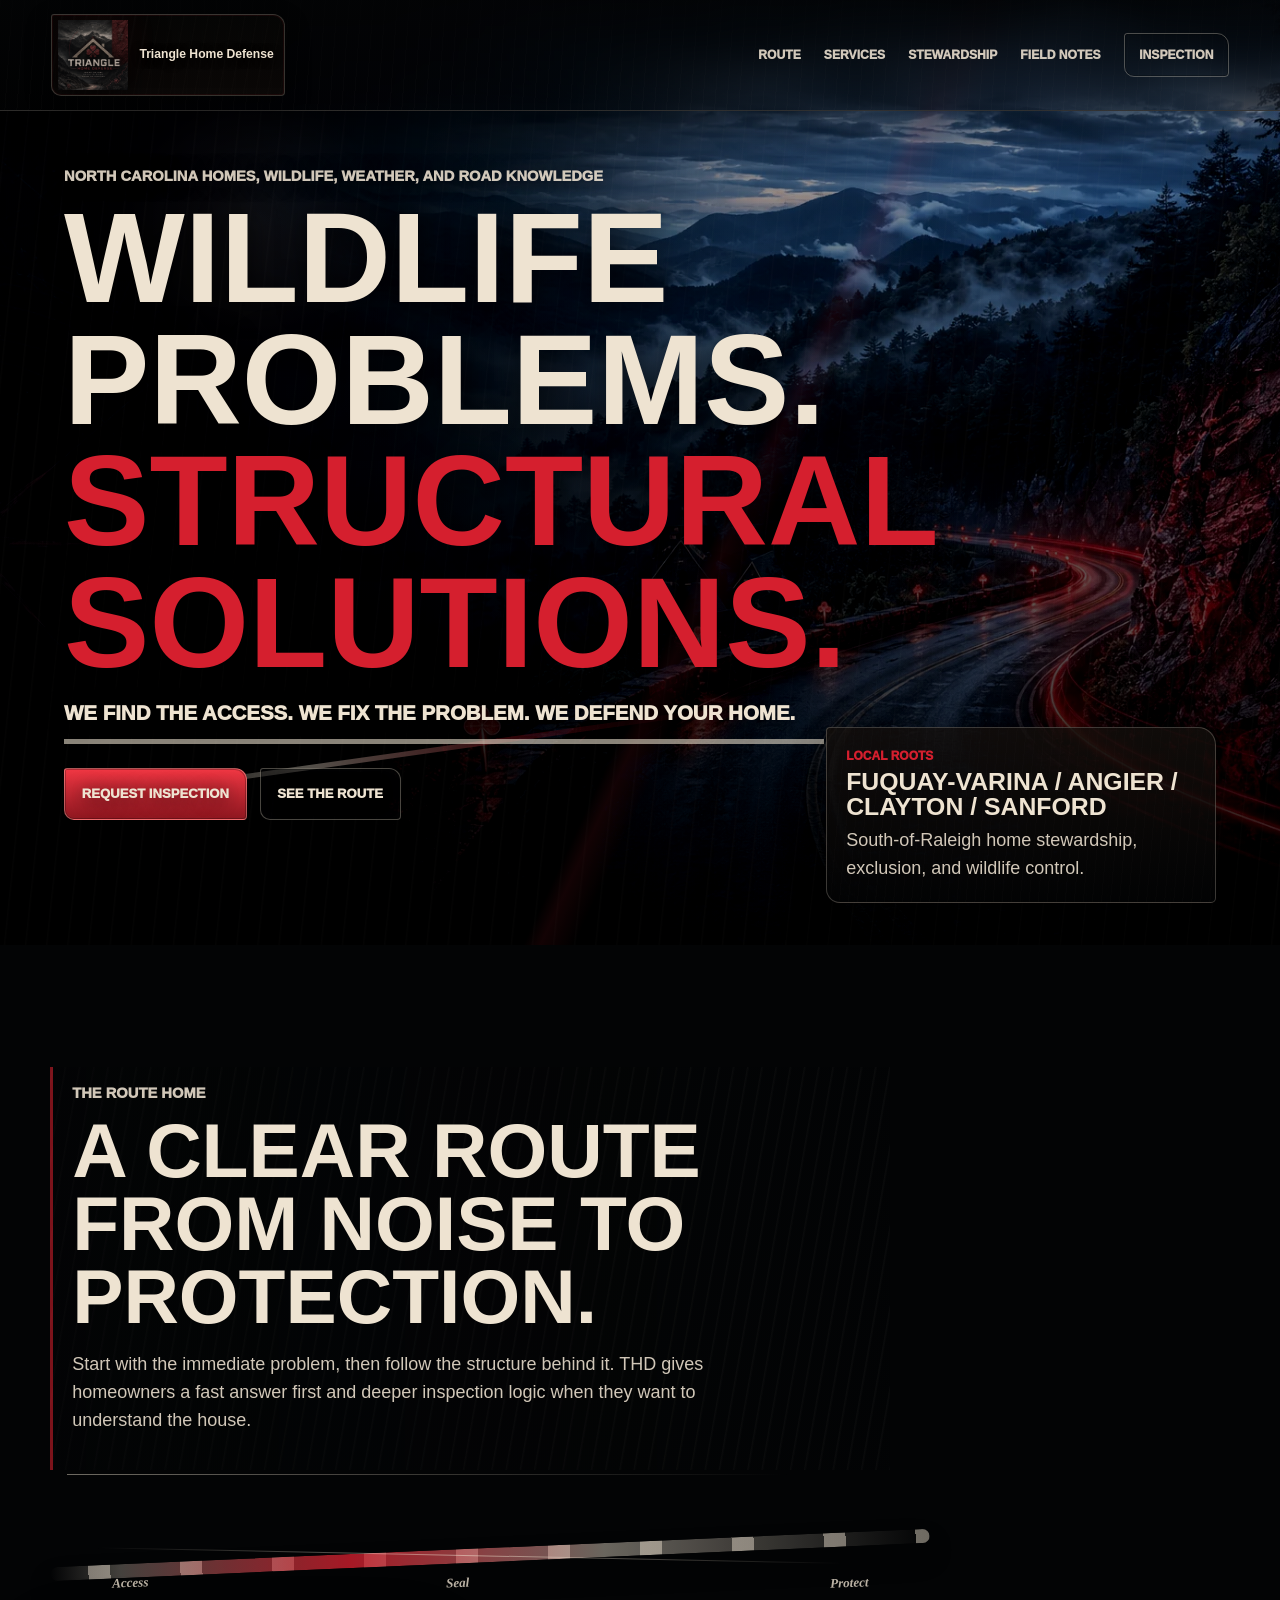
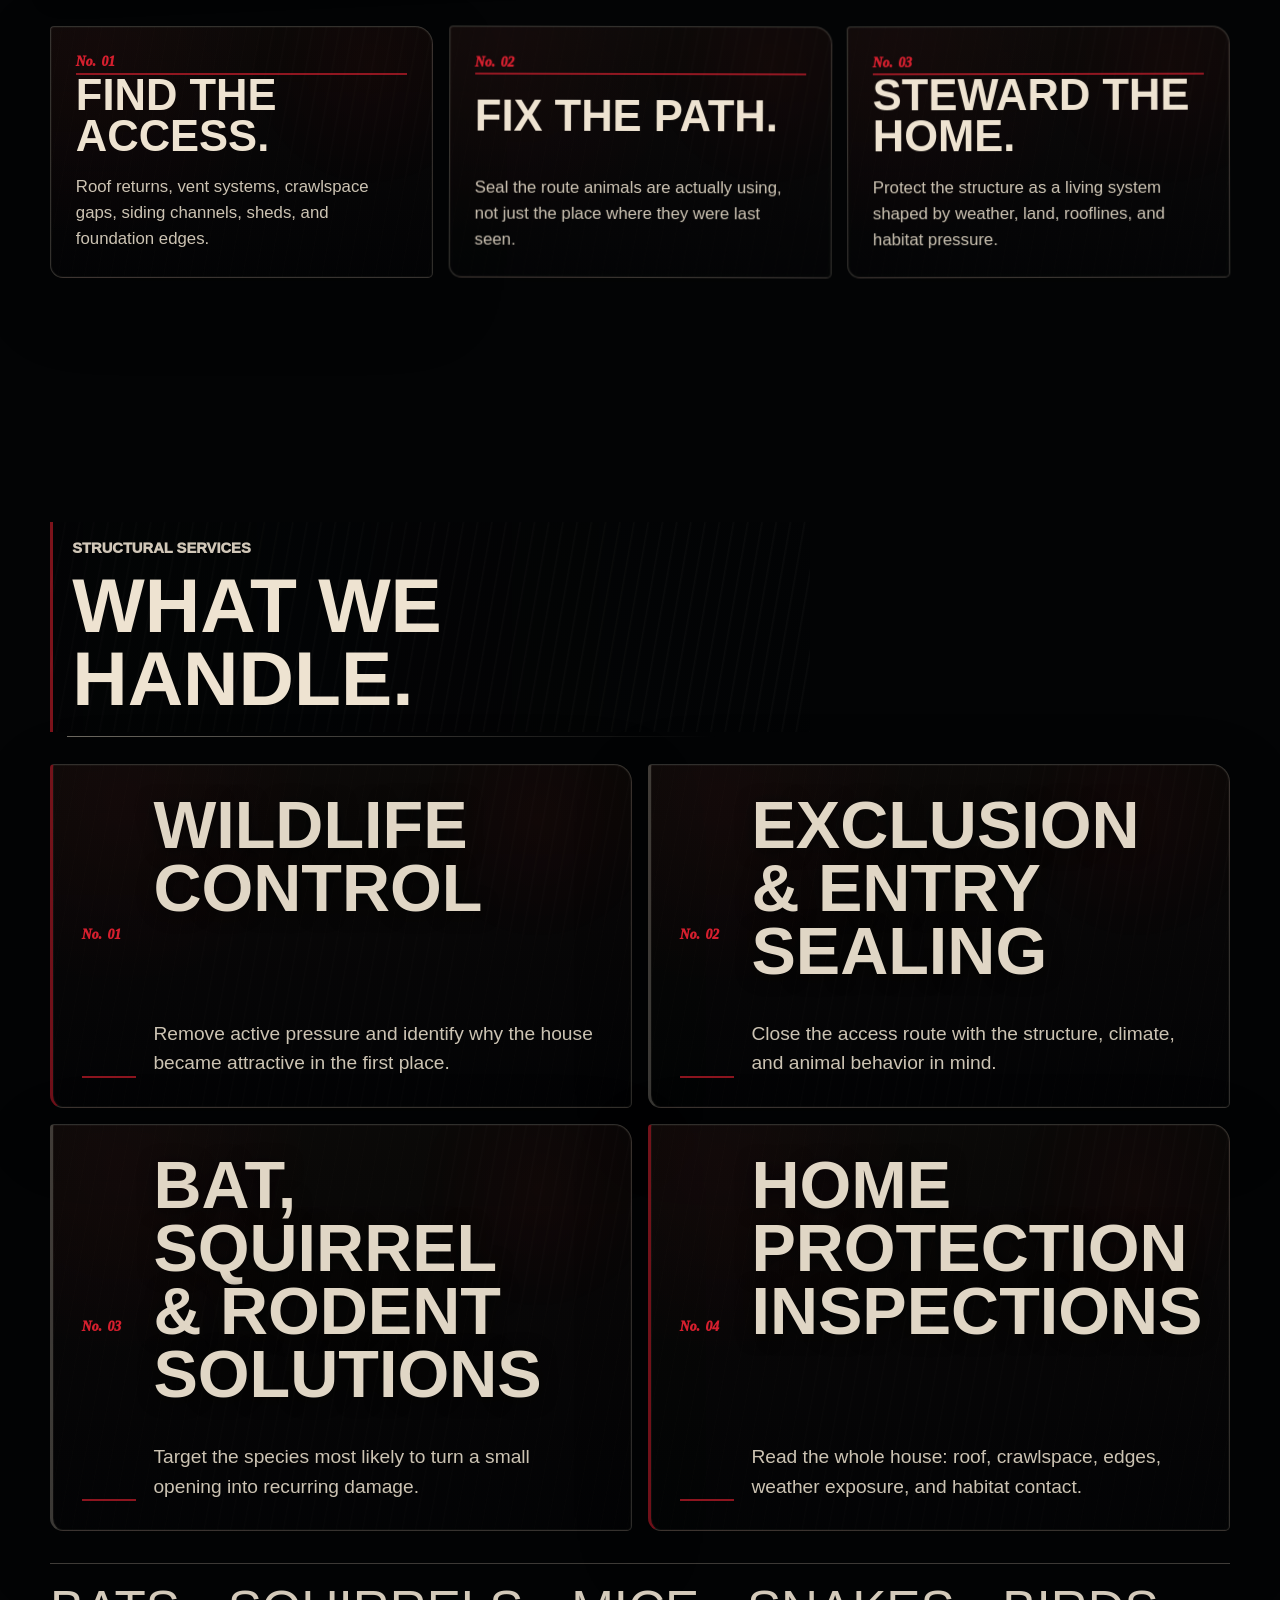
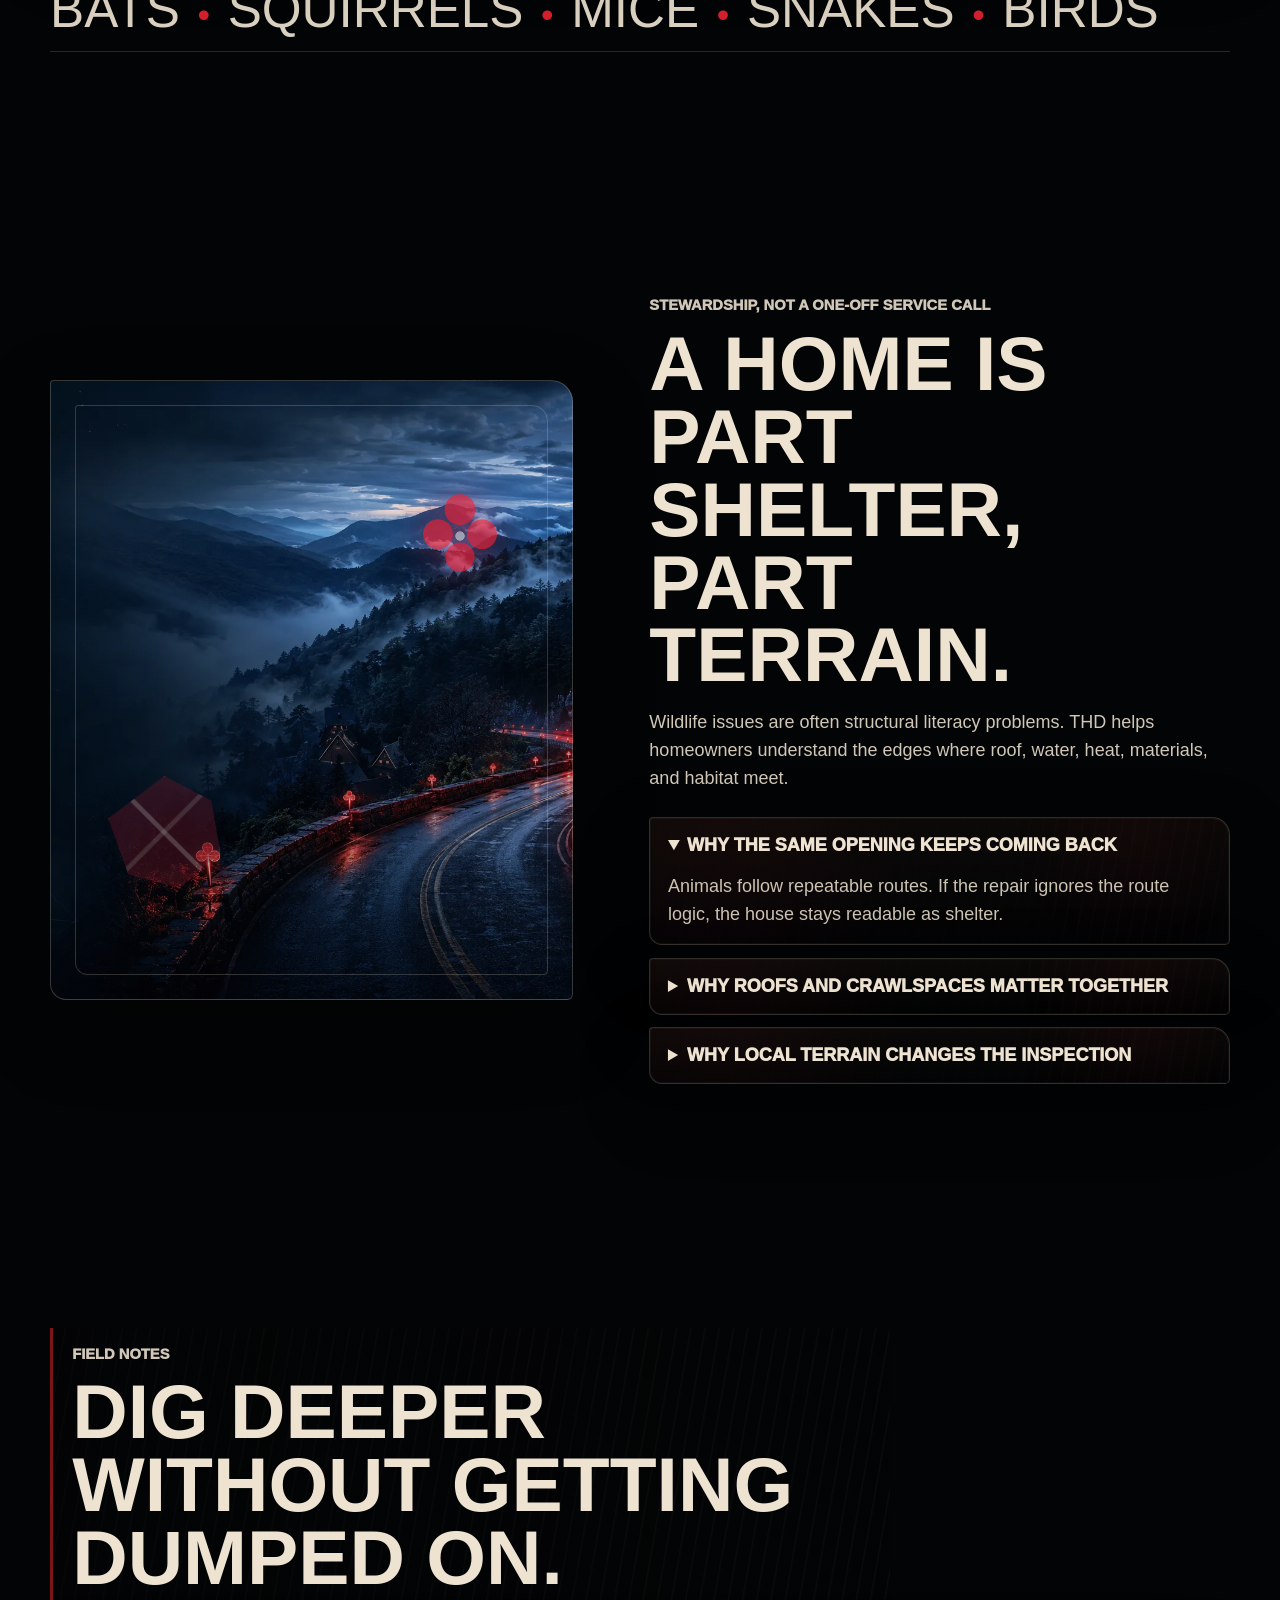
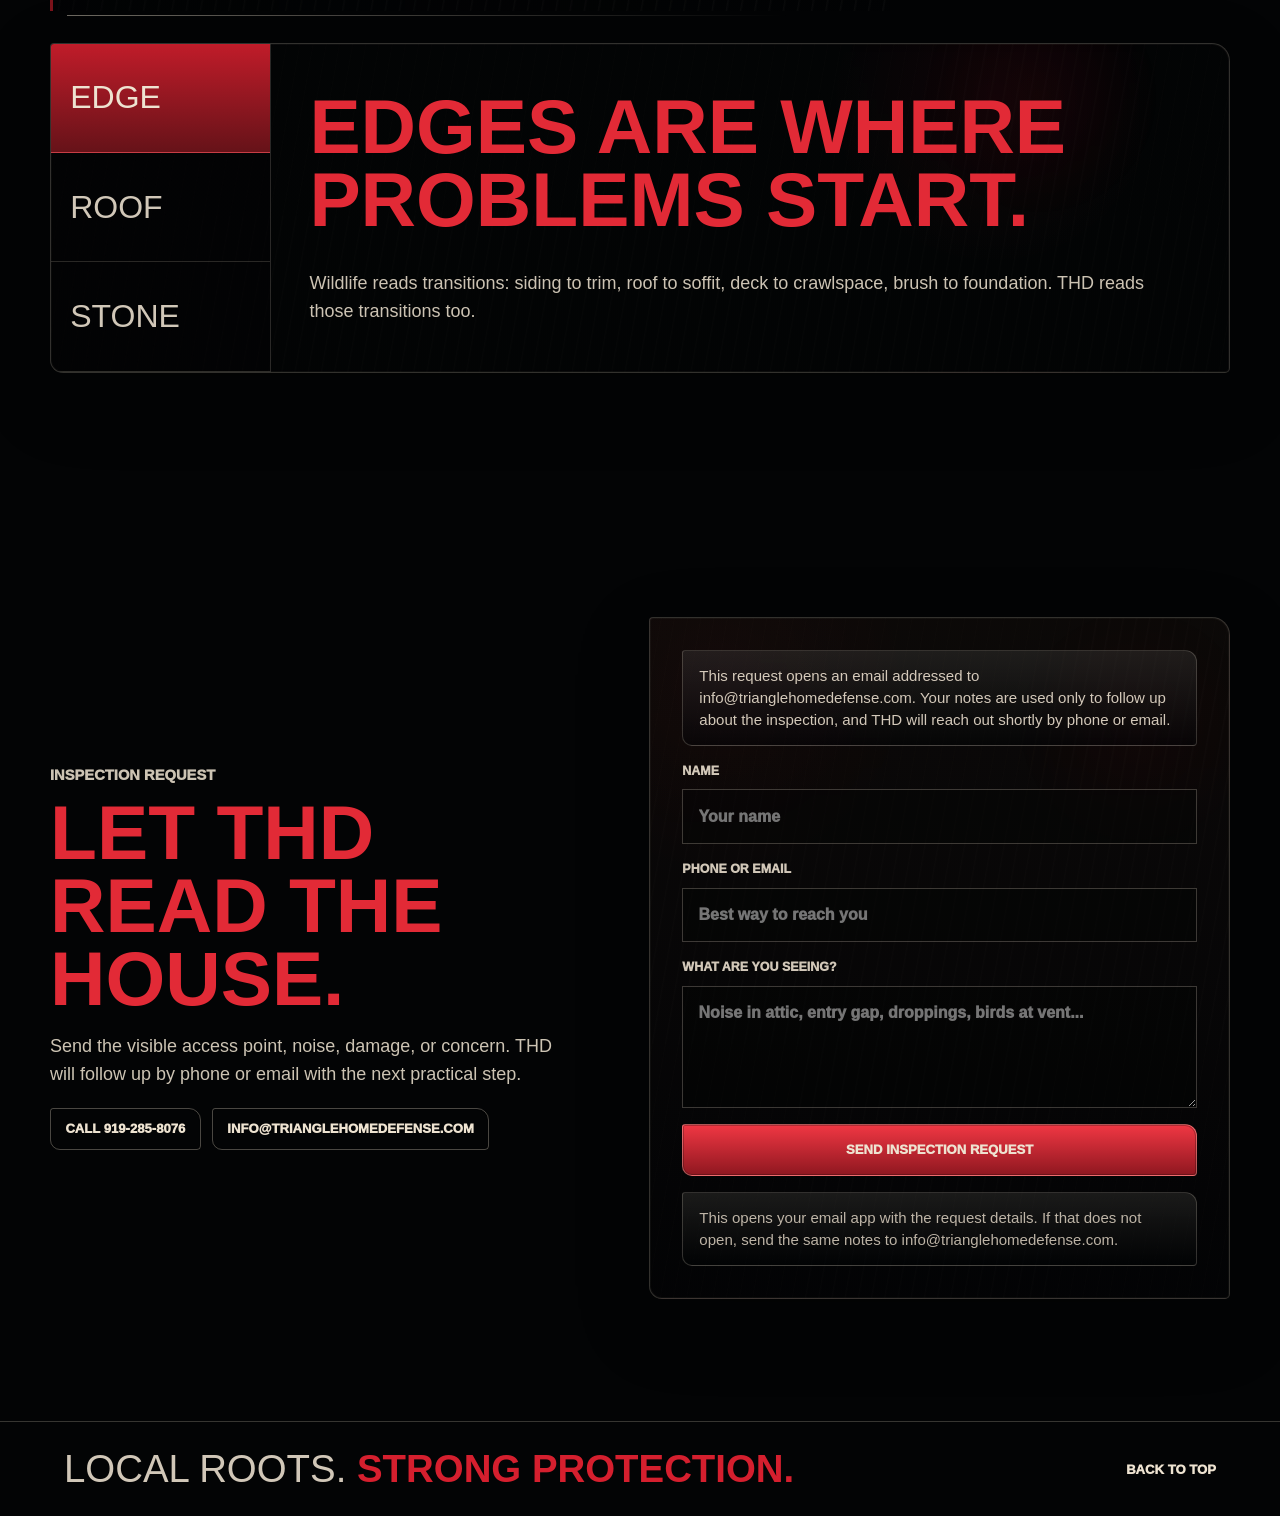
==== commit 467bf8d7: "Refine THD weathered road poster styling" ====
--- a/index.html
+++ b/index.html
@@ -18,7 +18,7 @@
 
     <header class="site-header" data-header>
       <a class="brand-mark" href="#top" aria-label="THD home">
-        <img class="brand-logo" src="assets/thd-logo-clover.png" alt="Triangle Home Defense clover logo" />
+        <img class="brand-logo" src="assets/thd-logo-profile.png" alt="Triangle Home Defense clover logo" />
         <span class="brand-copy">Triangle Home Defense</span>
       </a>
       <button class="nav-toggle" type="button" aria-expanded="false" aria-controls="site-nav" data-nav-toggle>
@@ -68,9 +68,9 @@
           </p>
         </div>
         <div class="route-line" aria-hidden="true">
-          <span></span>
-          <span></span>
-          <span></span>
+          <span>Access</span>
+          <span>Seal</span>
+          <span>Protect</span>
         </div>
         <div class="checkpoint-grid">
           <article class="checkpoint reveal">
@@ -202,6 +202,9 @@
           </div>
         </div>
         <form class="contact-form reveal" action="mailto:info@trianglehomedefense.com" method="post" enctype="text/plain">
+          <p class="privacy-note">
+            This request opens an email addressed to info@trianglehomedefense.com. Your notes are used only to follow up about the inspection, and THD will reach out shortly by phone or email.
+          </p>
           <label>
             <span>Name</span>
             <input type="text" name="name" autocomplete="name" placeholder="Your name" />
--- a/styles.css
+++ b/styles.css
@@ -1079,3 +1079,585 @@
     flex-direction: column;
   }
 }
+
+/* Weathered field-poster pass: lean on the road image, soften the UI, reduce hard geometry. */
+:root {
+  --night: #050607;
+  --deep: #0b0b0a;
+  --paper: #eee3d1;
+  --paper-soft: rgba(238, 227, 209, 0.88);
+  --muted: #c8bba7;
+  --muted-dark: #988a78;
+  --red: #d51f2e;
+  --red-2: #8f1720;
+  --garnet: #5e1620;
+  --line: rgba(213, 31, 46, 0.72);
+  --line-soft: rgba(238, 227, 209, 0.22);
+  --blue-line: rgba(238, 227, 209, 0.16);
+}
+
+body {
+  background: #030405;
+}
+
+body::before {
+  opacity: 0.32;
+  background-image:
+    linear-gradient(180deg, rgba(3, 4, 5, 0.22), rgba(3, 4, 5, 0.94)),
+    image-set(
+      url("assets/appalachian-road-hero.webp") type("image/webp"),
+      url("assets/appalachian-road-hero.jpg") type("image/jpeg")
+    );
+  background-size: cover;
+  background-position: center top;
+  background-attachment: fixed;
+  mask-image: none;
+}
+
+body::after {
+  opacity: 0.34;
+  background:
+    repeating-linear-gradient(96deg, transparent 0 12px, rgba(238, 227, 209, 0.035) 13px, transparent 15px),
+    repeating-linear-gradient(3deg, rgba(255, 255, 255, 0.025) 0 1px, transparent 1px 7px),
+    radial-gradient(circle at 72% 20%, rgba(111, 24, 31, 0.2), transparent 22rem);
+}
+
+.site-header {
+  background:
+    linear-gradient(180deg, rgba(3, 4, 5, 0.9), rgba(3, 4, 5, 0.48)),
+    repeating-linear-gradient(94deg, rgba(238, 227, 209, 0.03) 0 1px, transparent 1px 12px);
+  border-bottom-color: rgba(238, 227, 209, 0.18);
+  box-shadow: 0 16px 44px rgba(0, 0, 0, 0.38);
+}
+
+.brand-mark {
+  position: relative;
+  gap: 0.7rem;
+  padding: 5px 10px 5px 6px;
+  border: 1px solid rgba(238, 227, 209, 0.2);
+  border-radius: 3px 12px 4px 10px;
+  background:
+    linear-gradient(180deg, rgba(7, 7, 6, 0.74), rgba(20, 14, 12, 0.48)),
+    rgba(3, 4, 5, 0.36);
+  box-shadow: inset 0 0 0 1px rgba(213, 31, 46, 0.08), 0 10px 24px rgba(0, 0, 0, 0.35);
+  overflow: hidden;
+}
+
+.brand-mark::after {
+  content: "";
+  position: absolute;
+  inset: 0;
+  pointer-events: none;
+  opacity: 0.24;
+  background:
+    repeating-linear-gradient(100deg, transparent 0 9px, rgba(238, 227, 209, 0.08) 10px, transparent 12px),
+    radial-gradient(circle at 18% 28%, rgba(213, 31, 46, 0.24), transparent 4rem);
+}
+
+.brand-logo {
+  position: relative;
+  z-index: 1;
+  width: auto;
+  height: clamp(48px, 6vw, 70px);
+  max-width: clamp(76px, 11vw, 106px);
+  object-fit: contain;
+}
+
+.brand-copy {
+  position: relative;
+  z-index: 1;
+  color: var(--paper);
+  text-shadow: 0 2px 10px rgba(0, 0, 0, 0.8);
+}
+
+.nav-cta,
+.button,
+.contact-direct a {
+  border-color: rgba(238, 227, 209, 0.3);
+  border-radius: 3px 12px 4px 10px;
+  box-shadow: inset 0 0 0 1px rgba(3, 4, 5, 0.26);
+}
+
+.button.primary {
+  background:
+    linear-gradient(180deg, #f03743, var(--red-2)),
+    var(--red);
+  color: var(--paper);
+}
+
+.button.ghost {
+  background: rgba(3, 4, 5, 0.42);
+}
+
+.hero-bg {
+  background-image:
+    linear-gradient(90deg, rgba(3, 4, 5, 0.58) 0 30%, rgba(3, 4, 5, 0.18) 58%, rgba(3, 4, 5, 0.06)),
+    linear-gradient(180deg, rgba(3, 4, 5, 0.18), rgba(3, 4, 5, 0.82)),
+    image-set(
+      url("assets/appalachian-road-hero.webp") type("image/webp"),
+      url("assets/appalachian-road-hero.jpg") type("image/jpeg")
+    );
+  background-position: center;
+}
+
+.hero-grid {
+  inset: 0;
+  border: 0;
+  border-radius: 0;
+  box-shadow: none;
+  opacity: 0.5;
+  background:
+    radial-gradient(circle at 20% 24%, rgba(238, 227, 209, 0.11), transparent 9rem),
+    linear-gradient(115deg, transparent 0 56%, rgba(213, 31, 46, 0.18) 57%, transparent 59%),
+    repeating-linear-gradient(96deg, transparent 0 18px, rgba(238, 227, 209, 0.035) 19px, transparent 21px);
+}
+
+.hero-grid::before {
+  left: 8%;
+  bottom: 20%;
+  width: min(48vw, 620px);
+  height: 5px;
+  border-radius: 999px;
+  background: linear-gradient(90deg, transparent, rgba(238, 227, 209, 0.7), rgba(213, 31, 46, 0.48), transparent);
+  transform: rotate(-8deg);
+}
+
+.hero-grid::after {
+  display: none;
+}
+
+.hero-line {
+  border-bottom-color: rgba(238, 227, 209, 0.58);
+}
+
+.hero-milepost {
+  border-color: rgba(238, 227, 209, 0.24);
+  border-radius: 4px 18px 5px 14px;
+  background:
+    linear-gradient(180deg, rgba(20, 15, 12, 0.78), rgba(3, 4, 5, 0.72)),
+    repeating-linear-gradient(95deg, rgba(238, 227, 209, 0.04) 0 1px, transparent 1px 9px);
+  box-shadow: 0 18px 48px rgba(0, 0, 0, 0.36);
+}
+
+.route-line {
+  width: min(880px, 100%);
+  height: 92px;
+  margin: 0.4rem 0 2rem;
+}
+
+.route-line::before {
+  top: 50%;
+  height: 14px;
+  border-radius: 999px;
+  background:
+    linear-gradient(90deg, transparent, rgba(238, 227, 209, 0.28) 8%, rgba(213, 31, 46, 0.78) 34%, rgba(238, 227, 209, 0.44) 63%, transparent),
+    repeating-linear-gradient(90deg, transparent 0 38px, rgba(238, 227, 209, 0.46) 38px 60px, transparent 60px 92px);
+  box-shadow: 0 14px 24px rgba(0, 0, 0, 0.25);
+  transform: rotate(-2.5deg);
+}
+
+.route-line::after {
+  content: "";
+  position: absolute;
+  left: 5%;
+  right: 10%;
+  top: 58%;
+  height: 1px;
+  background: linear-gradient(90deg, transparent, rgba(238, 227, 209, 0.52), transparent);
+  transform: rotate(1.2deg);
+}
+
+.route-line span {
+  top: auto;
+  bottom: 4px;
+  width: auto;
+  height: auto;
+  border: 0;
+  border-radius: 0;
+  background: transparent;
+  color: rgba(238, 227, 209, 0.78);
+  font-family: Georgia, "Times New Roman", serif;
+  font-size: 0.82rem;
+  font-style: italic;
+  font-weight: 700;
+  line-height: 1;
+  text-transform: none;
+  transform: rotate(-2deg);
+}
+
+.route-line span:nth-child(1) { left: 7%; }
+.route-line span:nth-child(2) { left: 45%; }
+.route-line span:nth-child(3) { right: 7%; }
+
+.checkpoint,
+.service-panel,
+.note-shell,
+.contact-form,
+.learn-stack details {
+  position: relative;
+  overflow: hidden;
+  border-color: rgba(238, 227, 209, 0.2);
+  border-radius: 4px 18px 5px 13px;
+  background:
+    linear-gradient(180deg, rgba(17, 13, 11, 0.82), rgba(3, 4, 5, 0.78)),
+    radial-gradient(circle at 12% 10%, rgba(213, 31, 46, 0.12), transparent 12rem);
+  box-shadow: 0 24px 70px rgba(0, 0, 0, 0.28), inset 0 0 0 1px rgba(238, 227, 209, 0.04);
+}
+
+.checkpoint::before,
+.service-panel::before,
+.note-shell::before,
+.contact-form::before,
+.learn-stack details::before {
+  content: "";
+  position: absolute;
+  inset: 0;
+  pointer-events: none;
+  opacity: 0.28;
+  background:
+    repeating-linear-gradient(100deg, transparent 0 10px, rgba(238, 227, 209, 0.05) 11px, transparent 13px),
+    radial-gradient(circle at 84% 16%, rgba(213, 31, 46, 0.14), transparent 8rem);
+}
+
+.checkpoint > *,
+.service-panel > *,
+.note-shell > *,
+.contact-form > *,
+.learn-stack details > * {
+  position: relative;
+  z-index: 1;
+}
+
+.target {
+  display: inline-flex;
+  width: auto;
+  height: auto;
+  min-width: 0;
+  gap: 0.18rem;
+  border: 0;
+  border-bottom: 2px solid rgba(213, 31, 46, 0.66);
+  border-radius: 0;
+  color: var(--red);
+  font-family: Georgia, "Times New Roman", serif;
+  font-size: 0.86rem;
+  font-style: italic;
+  letter-spacing: 0;
+}
+
+.target::before {
+  content: "No.";
+  position: static;
+  width: auto;
+  height: auto;
+  margin-right: 0.16rem;
+  background: none;
+}
+
+.target::after {
+  display: none;
+}
+
+.checkpoint {
+  min-height: 260px;
+}
+
+.service-panel {
+  min-height: 268px;
+  grid-template-columns: 54px minmax(0, 1fr);
+}
+
+.service-panel:hover {
+  transform: translateY(-2px) rotate(-0.15deg);
+  background:
+    linear-gradient(180deg, rgba(28, 15, 13, 0.86), rgba(3, 4, 5, 0.8)),
+    radial-gradient(circle at 12% 10%, rgba(213, 31, 46, 0.2), transparent 12rem);
+}
+
+.species-strip {
+  border-top: 1px solid rgba(238, 227, 209, 0.28);
+  border-bottom: 1px solid rgba(238, 227, 209, 0.16);
+  padding-bottom: 1rem;
+  color: rgba(238, 227, 209, 0.92);
+}
+
+.stewardship-poster {
+  border-color: rgba(238, 227, 209, 0.22);
+  border-radius: 4px 22px 6px 16px;
+  background:
+    linear-gradient(180deg, rgba(3, 4, 5, 0.08), rgba(3, 4, 5, 0.54)),
+    image-set(
+      url("assets/appalachian-road-hero.webp") type("image/webp"),
+      url("assets/appalachian-road-hero.jpg") type("image/jpeg")
+    ) center / cover;
+  box-shadow: 0 28px 80px rgba(0, 0, 0, 0.32);
+}
+
+.stewardship-poster::before {
+  border-color: rgba(238, 227, 209, 0.2);
+  border-radius: 3px 16px 4px 12px;
+}
+
+.poster-roof,
+.poster-triangle {
+  display: none;
+}
+
+.poster-clover {
+  opacity: 0.74;
+  right: 13%;
+  top: 18%;
+}
+
+.poster-garnet {
+  opacity: 0.62;
+  left: 11%;
+}
+
+.learn-stack details {
+  border-color: rgba(238, 227, 209, 0.18);
+}
+
+.note-shell {
+  grid-template-columns: 220px minmax(0, 1fr);
+}
+
+.note-tabs {
+  border-right-color: rgba(238, 227, 209, 0.16);
+}
+
+.note-tab {
+  border-bottom-color: rgba(238, 227, 209, 0.16);
+  background: rgba(3, 4, 5, 0.18);
+}
+
+.note-tab.is-active {
+  background:
+    linear-gradient(180deg, rgba(213, 31, 46, 0.9), rgba(116, 21, 28, 0.88));
+  color: var(--paper);
+}
+
+.contact-form {
+  background:
+    linear-gradient(180deg, rgba(238, 227, 209, 0.08), rgba(3, 4, 5, 0.74)),
+    rgba(3, 4, 5, 0.72);
+}
+
+.privacy-note,
+.submit-note {
+  margin: 0;
+  border: 1px solid rgba(238, 227, 209, 0.2);
+  border-radius: 3px 12px 4px 10px;
+  padding: 0.9rem 1rem;
+  color: var(--paper-soft);
+  background:
+    linear-gradient(180deg, rgba(238, 227, 209, 0.08), rgba(3, 4, 5, 0.24));
+  font-size: 0.94rem;
+  line-height: 1.45;
+}
+
+.submit-note {
+  color: rgba(238, 227, 209, 0.78);
+}
+
+@media (max-width: 960px) {
+  .site-nav {
+    border-color: rgba(238, 227, 209, 0.22);
+    border-radius: 4px 18px 5px 13px;
+    background:
+      linear-gradient(180deg, rgba(6, 6, 5, 0.98), rgba(16, 11, 10, 0.97)),
+      repeating-linear-gradient(100deg, transparent 0 9px, rgba(238, 227, 209, 0.04) 10px, transparent 12px);
+  }
+
+  .service-panel {
+    min-height: 240px;
+  }
+}
+
+@media (max-width: 640px) {
+  .brand-logo {
+    width: auto;
+    height: 50px;
+    max-width: 74px;
+  }
+
+  .brand-mark {
+    padding: 4px 7px 4px 5px;
+  }
+
+  .hero-bg {
+    background-position: 58% center;
+  }
+
+  .hero-grid {
+    opacity: 0.36;
+  }
+
+  .route-line {
+    height: 76px;
+  }
+
+  .route-line span {
+    bottom: 2px;
+    font-size: 0.76rem;
+  }
+
+  .service-panel {
+    grid-template-columns: 1fr;
+  }
+
+  .target {
+    justify-self: start;
+  }
+
+  .note-shell {
+    grid-template-columns: 1fr;
+  }
+}
+
+/* Transparency tuning: keep the road visible and make sections feel posted, not boxed. */
+body::before {
+  opacity: 0.44;
+}
+
+.hero {
+  min-height: 105svh;
+}
+
+.hero-bg {
+  filter: saturate(0.9) contrast(1.08);
+}
+
+.hero-inner {
+  text-shadow: 0 2px 18px rgba(0, 0, 0, 0.78);
+}
+
+.section-head {
+  position: relative;
+  padding: 1.05rem 1.2rem;
+  border-left: 3px solid rgba(213, 31, 46, 0.58);
+  background:
+    linear-gradient(90deg, rgba(3, 4, 5, 0.52), rgba(3, 4, 5, 0.08)),
+    repeating-linear-gradient(100deg, transparent 0 11px, rgba(238, 227, 209, 0.035) 12px, transparent 14px);
+}
+
+.section-head::after {
+  content: "";
+  position: absolute;
+  left: 0.85rem;
+  right: 12%;
+  bottom: -0.35rem;
+  height: 1px;
+  background: linear-gradient(90deg, rgba(238, 227, 209, 0.46), transparent);
+}
+
+.checkpoint,
+.service-panel,
+.note-shell,
+.contact-form,
+.learn-stack details {
+  background:
+    linear-gradient(180deg, rgba(17, 13, 11, 0.62), rgba(3, 4, 5, 0.52)),
+    radial-gradient(circle at 12% 10%, rgba(213, 31, 46, 0.1), transparent 12rem);
+  backdrop-filter: blur(2px) saturate(0.9);
+}
+
+.checkpoint {
+  min-height: 238px;
+  transform: rotate(-0.2deg);
+}
+
+.checkpoint:nth-child(2) {
+  transform: rotate(0.15deg);
+}
+
+.checkpoint:nth-child(3) {
+  transform: rotate(-0.12deg);
+}
+
+.service-panel {
+  min-height: 246px;
+  border-left: 3px solid rgba(213, 31, 46, 0.52);
+}
+
+.service-panel:nth-child(2),
+.service-panel:nth-child(3) {
+  border-left-color: rgba(238, 227, 209, 0.24);
+}
+
+.service-panel h3 {
+  color: rgba(238, 227, 209, 0.94);
+  text-shadow: 0 2px 18px rgba(0, 0, 0, 0.6);
+}
+
+.service-panel p,
+.checkpoint p,
+.note-panel p,
+.learn-stack p,
+.contact-copy p {
+  color: rgba(238, 227, 209, 0.86);
+}
+
+.stewardship-poster {
+  min-height: 620px;
+  background:
+    linear-gradient(180deg, rgba(3, 4, 5, 0.02), rgba(3, 4, 5, 0.34)),
+    image-set(
+      url("assets/appalachian-road-hero.webp") type("image/webp"),
+      url("assets/appalachian-road-hero.jpg") type("image/jpeg")
+    ) center / cover;
+}
+
+.note-shell {
+  background:
+    linear-gradient(180deg, rgba(3, 4, 5, 0.5), rgba(3, 4, 5, 0.42)),
+    radial-gradient(circle at 80% 18%, rgba(213, 31, 46, 0.12), transparent 10rem);
+}
+
+.note-panel h3,
+.contact-copy h2 {
+  color: #e22a36;
+}
+
+.contact-form input,
+.contact-form textarea {
+  border-color: rgba(238, 227, 209, 0.24);
+  background: rgba(3, 4, 5, 0.38);
+}
+
+.privacy-note,
+.submit-note {
+  background:
+    linear-gradient(180deg, rgba(238, 227, 209, 0.1), rgba(3, 4, 5, 0.18)),
+    rgba(3, 4, 5, 0.24);
+}
+
+@media (max-width: 960px) {
+  .checkpoint,
+  .checkpoint:nth-child(2),
+  .checkpoint:nth-child(3) {
+    transform: none;
+  }
+}
+
+@media (max-width: 640px) {
+  body::before {
+    opacity: 0.36;
+    background-position: 58% top;
+  }
+
+  .hero {
+    min-height: 98svh;
+  }
+
+  .section-head {
+    padding: 0.9rem 1rem;
+  }
+
+  .service-panel {
+    min-height: 228px;
+  }
+
+  .stewardship-poster {
+    min-height: 420px;
+  }
+}
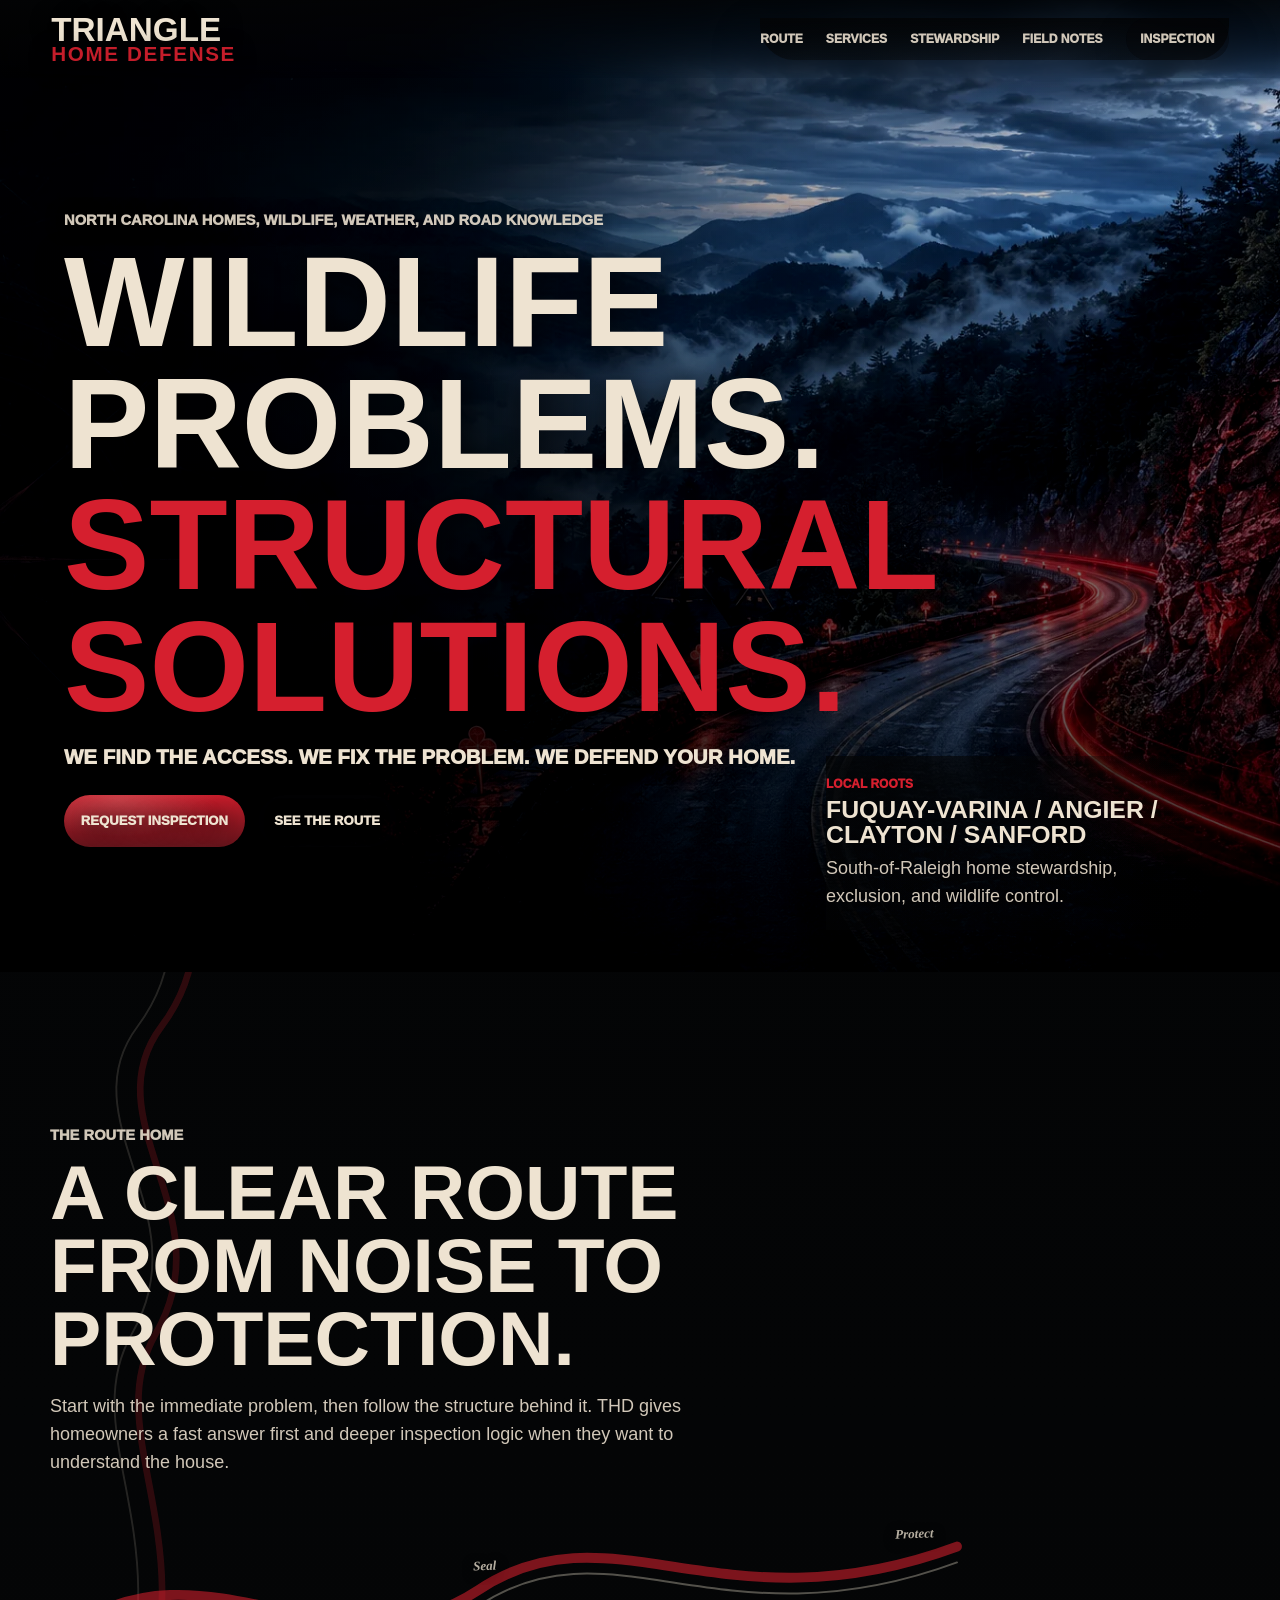
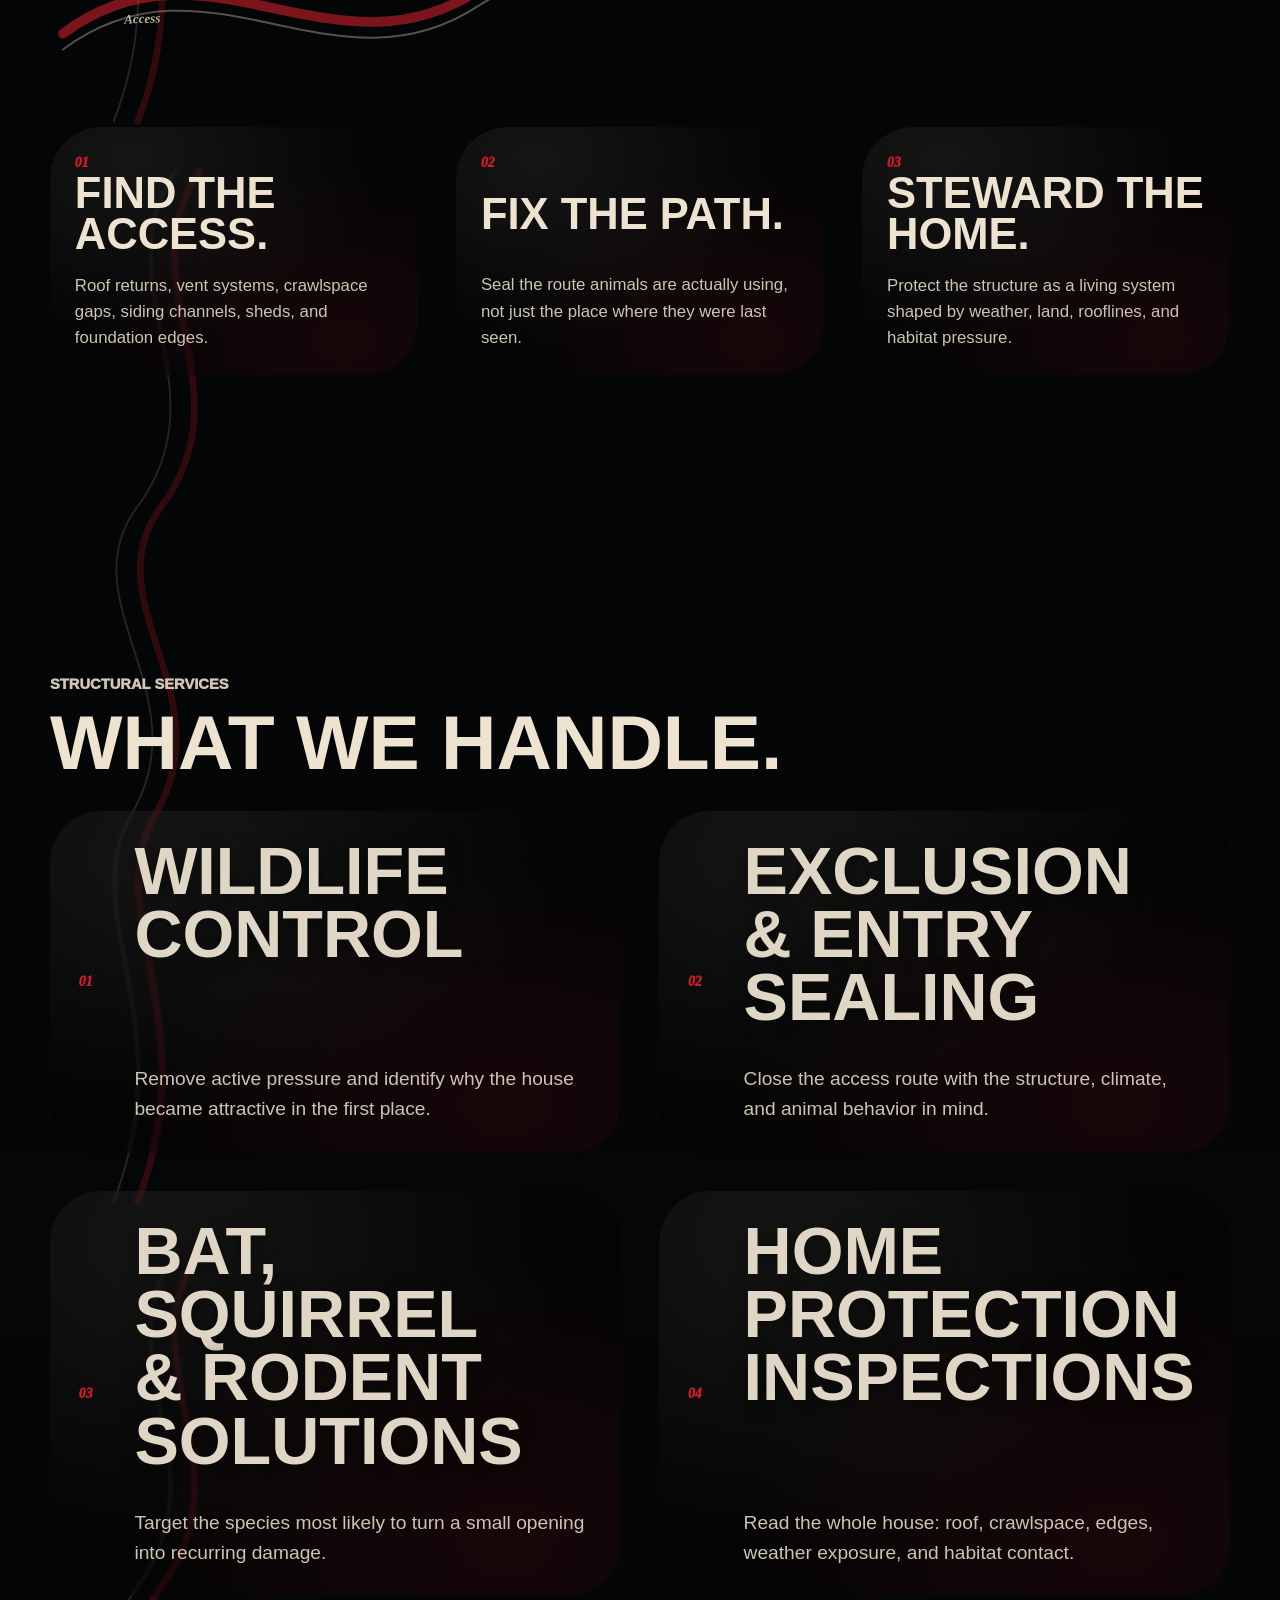
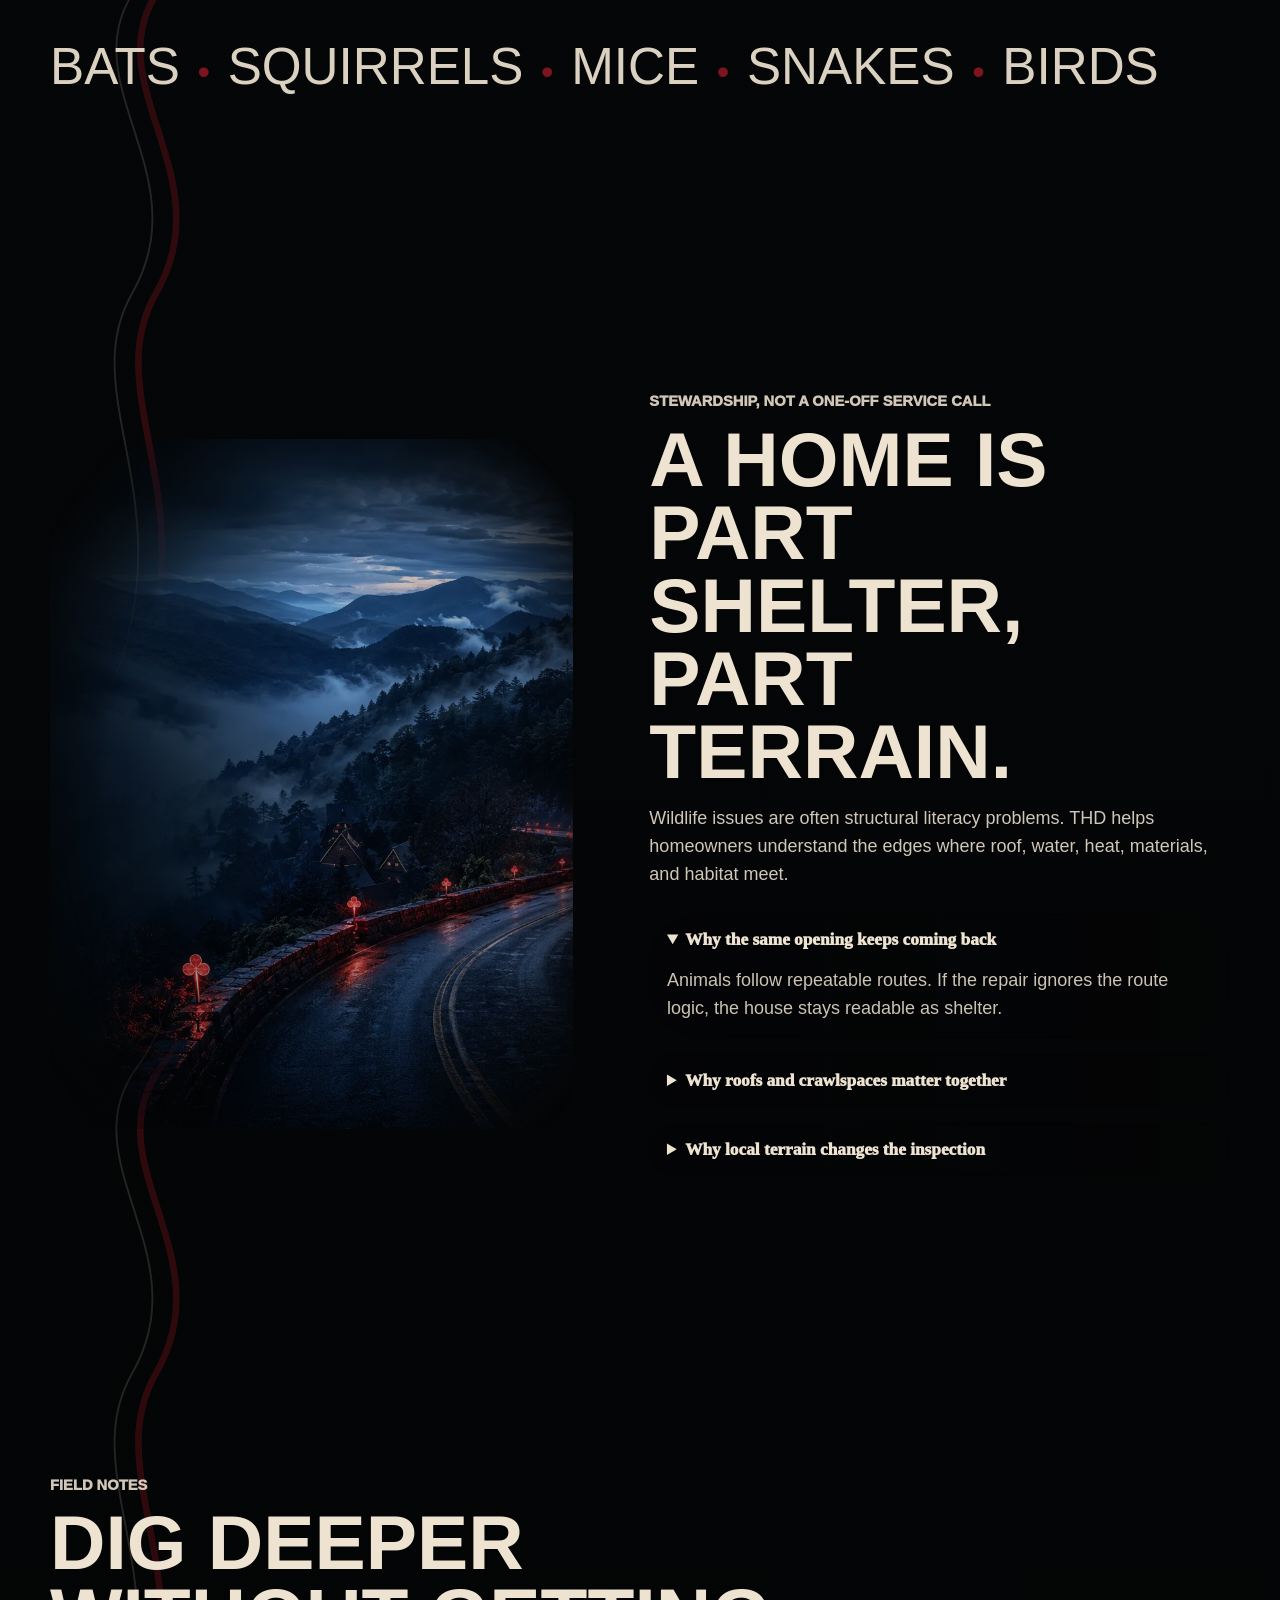
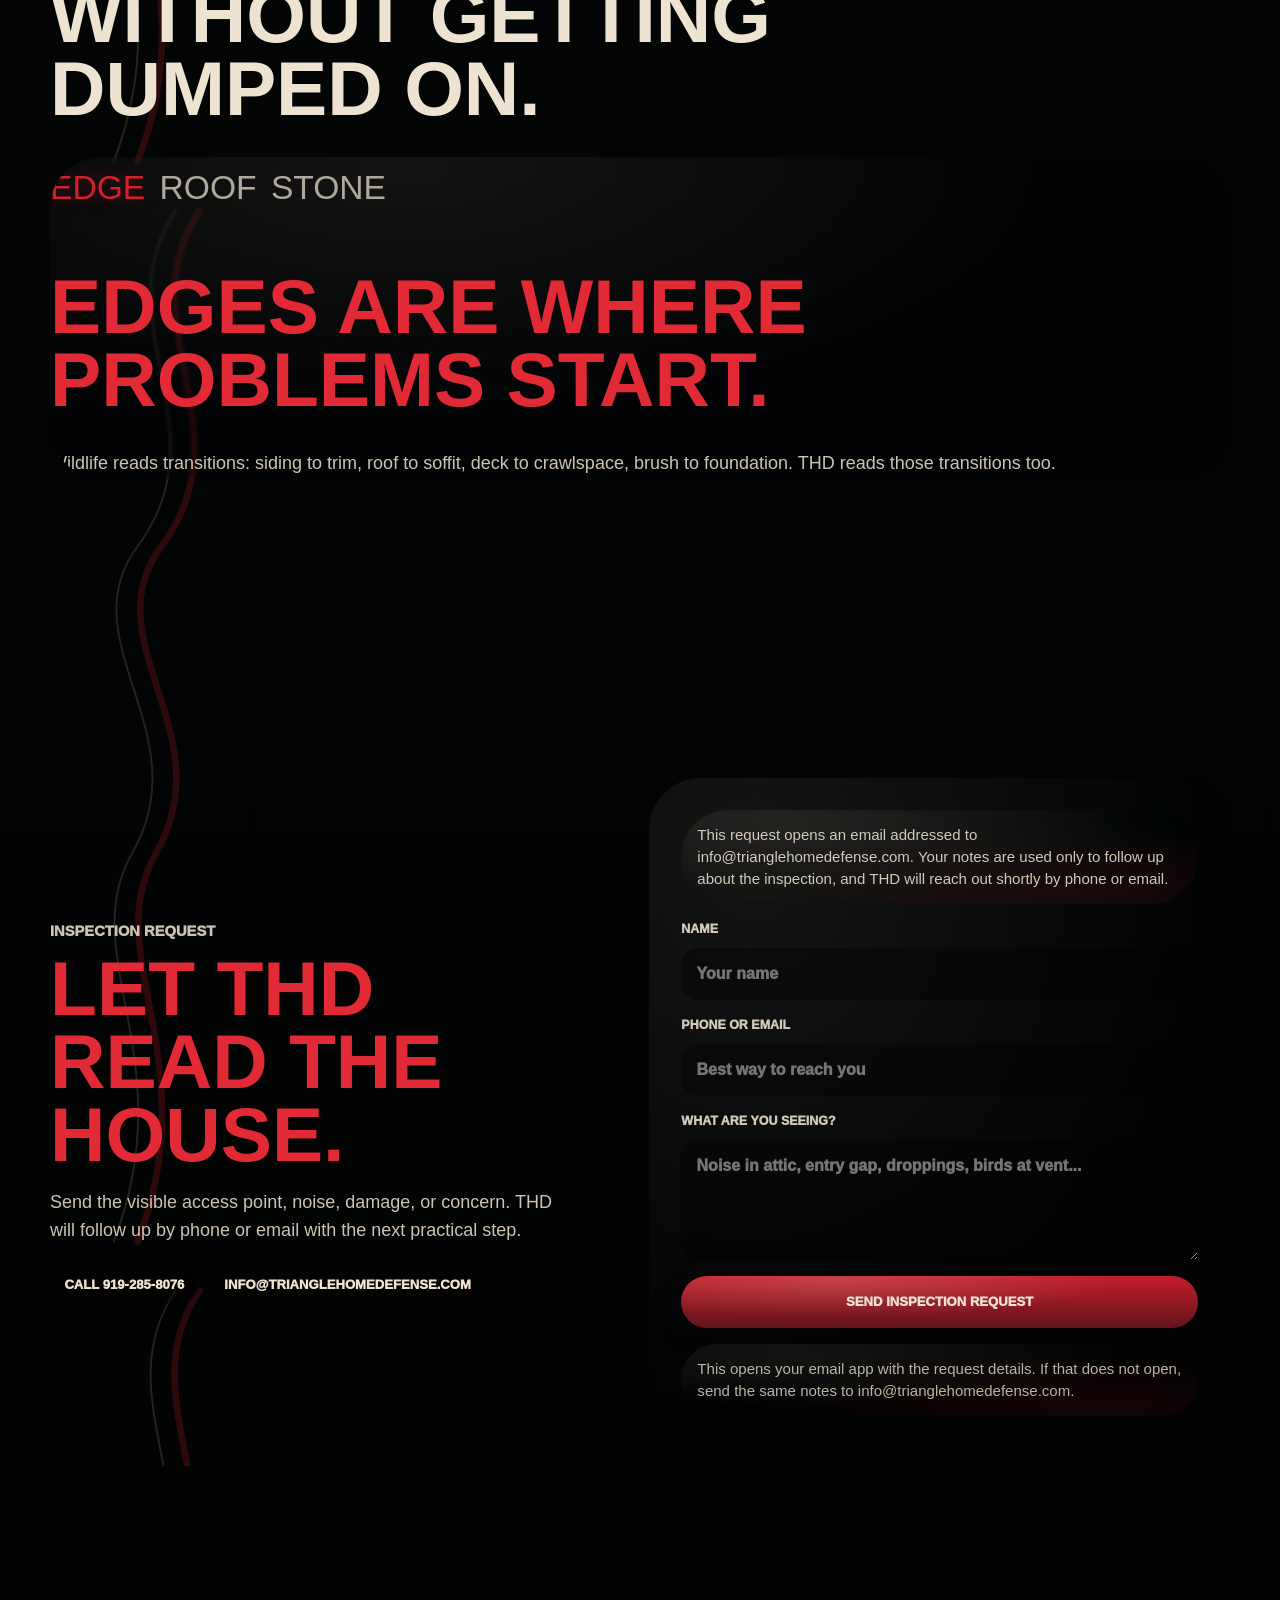
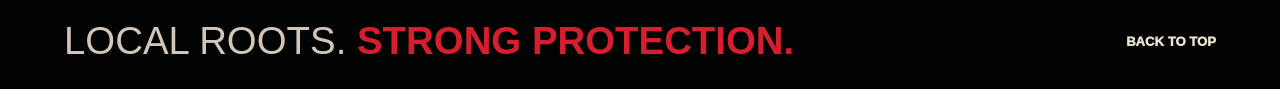
==== commit 2cd2f170: "Remove geometric overlays and improve natural flow" ====
--- a/index.html
+++ b/index.html
@@ -18,13 +18,13 @@
 
     <header class="site-header" data-header>
       <a class="brand-mark" href="#top" aria-label="THD home">
-        <img class="brand-logo" src="assets/thd-logo-profile.png" alt="Triangle Home Defense clover logo" />
-        <span class="brand-copy">Triangle Home Defense</span>
+        <span class="brand-copy">
+          <strong>Triangle</strong>
+          <span>Home Defense</span>
+        </span>
       </a>
       <button class="nav-toggle" type="button" aria-expanded="false" aria-controls="site-nav" data-nav-toggle>
-        <span></span>
-        <span></span>
-        <span></span>
+        <span class="menu-word">Menu</span>
         <span class="sr-only">Menu</span>
       </button>
       <nav class="site-nav" id="site-nav" data-nav>
@@ -136,12 +136,7 @@
       </section>
 
       <section class="stewardship band" id="stewardship" aria-labelledby="stewardship-title">
-        <div class="stewardship-poster reveal" aria-hidden="true">
-          <span class="poster-roof"></span>
-          <span class="poster-clover"></span>
-          <span class="poster-garnet"></span>
-          <span class="poster-triangle"></span>
-        </div>
+        <div class="stewardship-poster reveal" aria-hidden="true"></div>
         <div class="stewardship-copy reveal">
           <p class="eyebrow">Stewardship, not a one-off service call</p>
           <h2 id="stewardship-title">A home is part shelter, part terrain.</h2>
--- a/styles.css
+++ b/styles.css
@@ -1661,3 +1661,486 @@
     min-height: 420px;
   }
 }
+
+/* Natural-flow pass: remove stuck-on geometry, let the road and terrain connect the page. */
+body {
+  background:
+    linear-gradient(180deg, #030405 0%, #050607 44%, #020303 100%);
+}
+
+body::before {
+  opacity: 0.5;
+  background-image:
+    linear-gradient(180deg, rgba(3, 4, 5, 0.22), rgba(3, 4, 5, 0.92)),
+    image-set(
+      url("assets/appalachian-road-hero.webp") type("image/webp"),
+      url("assets/appalachian-road-hero.jpg") type("image/jpeg")
+    );
+  background-position: center top;
+  background-size: cover;
+  filter: saturate(0.82) contrast(1.08);
+}
+
+body::after {
+  opacity: 0.22;
+  background:
+    radial-gradient(ellipse at 72% 18%, rgba(213, 31, 46, 0.16), transparent 24rem),
+    radial-gradient(ellipse at 20% 62%, rgba(238, 227, 209, 0.06), transparent 26rem);
+}
+
+main {
+  position: relative;
+  overflow: hidden;
+}
+
+main::before {
+  content: "";
+  position: absolute;
+  top: 74svh;
+  bottom: 8rem;
+  left: clamp(12px, 5vw, 70px);
+  width: min(24vw, 210px);
+  z-index: -1;
+  pointer-events: none;
+  opacity: 0.42;
+  background-image: url("data:image/svg+xml,%3Csvg xmlns='http://www.w3.org/2000/svg' viewBox='0 0 220 1080'%3E%3Cpath d='M142 0 C64 116 194 229 102 352 C28 451 169 548 96 674 C36 779 151 890 77 1080' fill='none' stroke='%23d51f2e' stroke-width='7' stroke-linecap='round' opacity='.48'/%3E%3Cpath d='M117 0 C39 116 169 229 77 352 C3 451 144 548 71 674 C11 779 126 890 52 1080' fill='none' stroke='%23eee3d1' stroke-width='2' stroke-linecap='round' opacity='.34'/%3E%3C/svg%3E");
+  background-repeat: repeat-y;
+  background-size: 100% 1080px;
+  filter: blur(0.2px);
+}
+
+.site-header {
+  background:
+    linear-gradient(180deg, rgba(3, 4, 5, 0.84), rgba(3, 4, 5, 0.28) 72%, transparent);
+  border: 0;
+  box-shadow: none;
+}
+
+.brand-mark,
+.brand-mark::after {
+  background: none;
+  border: 0;
+  border-radius: 0;
+  box-shadow: none;
+  overflow: visible;
+}
+
+.brand-mark {
+  padding: 0;
+}
+
+.brand-logo {
+  display: none;
+}
+
+.brand-copy {
+  display: grid;
+  max-width: none;
+  color: rgba(238, 227, 209, 0.92);
+  font-family: Impact, Haettenschweiler, "Arial Narrow Bold", "Arial Narrow", Arial, sans-serif;
+  font-size: clamp(1.18rem, 2.6vw, 2.15rem);
+  line-height: 0.88;
+  text-transform: uppercase;
+  text-shadow: 0 5px 22px rgba(0, 0, 0, 0.72);
+}
+
+.brand-copy strong {
+  color: var(--paper);
+}
+
+.brand-copy span {
+  color: rgba(213, 31, 46, 0.92);
+  font-size: 0.62em;
+  letter-spacing: 0.08em;
+}
+
+.nav-toggle {
+  width: auto;
+  min-height: 42px;
+  border: 0;
+  background: transparent;
+  padding: 0.35rem 0;
+  color: var(--paper);
+  font-family: Georgia, "Times New Roman", serif;
+  font-size: 0.96rem;
+  font-style: italic;
+  font-weight: 700;
+  text-shadow: 0 3px 14px rgba(0, 0, 0, 0.76);
+}
+
+.nav-toggle span:not(.sr-only) {
+  height: auto;
+  margin: 0;
+  background: none;
+}
+
+.menu-word::after {
+  content: "";
+  display: block;
+  width: 100%;
+  height: 2px;
+  margin-top: 0.18rem;
+  border-radius: 999px;
+  background: linear-gradient(90deg, rgba(213, 31, 46, 0.92), rgba(238, 227, 209, 0.18));
+}
+
+.site-nav {
+  background:
+    linear-gradient(180deg, rgba(3, 4, 5, 0.86), rgba(3, 4, 5, 0.58));
+  border: 0;
+  border-radius: 0 0 34px 34px;
+  box-shadow: 0 26px 50px rgba(0, 0, 0, 0.38);
+}
+
+.site-nav a {
+  border-bottom-color: rgba(238, 227, 209, 0.08);
+}
+
+.nav-cta,
+.button,
+.contact-direct a {
+  border: 0;
+  border-radius: 999px;
+  background: rgba(3, 4, 5, 0.42);
+  box-shadow: 0 12px 34px rgba(0, 0, 0, 0.22);
+}
+
+.button.primary {
+  background:
+    radial-gradient(ellipse at 30% 10%, rgba(238, 227, 209, 0.18), transparent 55%),
+    linear-gradient(180deg, rgba(213, 31, 46, 0.92), rgba(112, 23, 31, 0.88));
+}
+
+.hero {
+  min-height: 108svh;
+}
+
+.hero-bg {
+  background-image:
+    linear-gradient(90deg, rgba(3, 4, 5, 0.58) 0 31%, rgba(3, 4, 5, 0.16) 62%, rgba(3, 4, 5, 0.02)),
+    linear-gradient(180deg, rgba(3, 4, 5, 0.06), rgba(3, 4, 5, 0.75)),
+    image-set(
+      url("assets/appalachian-road-hero.webp") type("image/webp"),
+      url("assets/appalachian-road-hero.jpg") type("image/jpeg")
+    );
+}
+
+.hero-grid,
+.hero-grid::before,
+.hero-grid::after {
+  display: none;
+}
+
+.hero-line {
+  border: 0;
+  padding-bottom: 0;
+}
+
+.hero-milepost {
+  border: 0;
+  border-radius: 0;
+  background:
+    radial-gradient(ellipse at 12% 20%, rgba(3, 4, 5, 0.72), transparent 68%),
+    linear-gradient(90deg, rgba(3, 4, 5, 0.5), transparent);
+  box-shadow: none;
+  padding-left: 0;
+}
+
+.band {
+  padding-top: clamp(86px, 13vw, 154px);
+  padding-bottom: clamp(78px, 12vw, 146px);
+}
+
+.section-head {
+  padding: 0;
+  border: 0;
+  background: transparent;
+}
+
+.section-head::after {
+  display: none;
+}
+
+.route-line {
+  width: min(920px, 100%);
+  height: clamp(116px, 16vw, 178px);
+  margin: 0.2rem 0 clamp(1rem, 4vw, 2.5rem);
+}
+
+.route-line::before {
+  inset: 0 auto auto 0;
+  width: 100%;
+  height: 100%;
+  border-radius: 0;
+  background-image: url("data:image/svg+xml,%3Csvg xmlns='http://www.w3.org/2000/svg' viewBox='0 0 920 180'%3E%3Cpath d='M8 126 C152 18 282 178 428 82 C563 -8 674 126 912 38' fill='none' stroke='%23d51f2e' stroke-width='10' stroke-linecap='round' opacity='.58'/%3E%3Cpath d='M8 142 C153 34 282 194 428 98 C563 8 674 142 912 54' fill='none' stroke='%23eee3d1' stroke-width='2' stroke-linecap='round' opacity='.34'/%3E%3C/svg%3E");
+  background-repeat: no-repeat;
+  background-size: 100% 100%;
+  box-shadow: none;
+  transform: none;
+}
+
+.route-line::after {
+  display: none;
+}
+
+.route-line span {
+  bottom: auto;
+  color: rgba(238, 227, 209, 0.76);
+  text-shadow: 0 3px 12px rgba(0, 0, 0, 0.72);
+}
+
+.route-line span:nth-child(1) {
+  top: 58%;
+  left: 8%;
+}
+
+.route-line span:nth-child(2) {
+  top: 28%;
+  left: 46%;
+}
+
+.route-line span:nth-child(3) {
+  top: 10%;
+  right: 4%;
+}
+
+.checkpoint-grid,
+.service-grid {
+  gap: clamp(1.2rem, 3vw, 2.4rem);
+}
+
+.checkpoint,
+.service-panel,
+.note-shell,
+.contact-form,
+.learn-stack details,
+.privacy-note,
+.submit-note {
+  border: 0;
+  border-radius: clamp(22px, 4vw, 54px);
+  background:
+    radial-gradient(ellipse at 22% 12%, rgba(238, 227, 209, 0.08), transparent 62%),
+    radial-gradient(ellipse at 80% 86%, rgba(213, 31, 46, 0.09), transparent 58%),
+    rgba(3, 4, 5, 0.34);
+  box-shadow: none;
+  backdrop-filter: blur(1.5px);
+}
+
+.checkpoint::before,
+.service-panel::before,
+.note-shell::before,
+.contact-form::before,
+.learn-stack details::before {
+  display: none;
+}
+
+.checkpoint,
+.checkpoint:nth-child(2),
+.checkpoint:nth-child(3) {
+  min-height: 220px;
+  transform: none;
+}
+
+.target {
+  border: 0;
+  color: rgba(213, 31, 46, 0.95);
+}
+
+.target::before,
+.target::after {
+  display: none;
+}
+
+.service-panel {
+  min-height: 230px;
+  border: 0;
+  grid-template-columns: 38px minmax(0, 1fr);
+}
+
+.service-panel:hover {
+  transform: translateY(-1px);
+  background:
+    radial-gradient(ellipse at 24% 14%, rgba(238, 227, 209, 0.1), transparent 62%),
+    radial-gradient(ellipse at 84% 80%, rgba(213, 31, 46, 0.13), transparent 58%),
+    rgba(3, 4, 5, 0.38);
+}
+
+.species-strip {
+  border: 0;
+  padding-top: 0.8rem;
+  padding-bottom: 0;
+}
+
+.species-strip li:not(:last-child)::after {
+  color: rgba(213, 31, 46, 0.58);
+}
+
+.stewardship {
+  align-items: center;
+}
+
+.stewardship-poster {
+  min-height: clamp(420px, 58vw, 690px);
+  border: 0;
+  border-radius: 0;
+  box-shadow: none;
+  overflow: visible;
+  background:
+    linear-gradient(90deg, rgba(3, 4, 5, 0.36), rgba(3, 4, 5, 0.02) 48%, rgba(3, 4, 5, 0.26)),
+    linear-gradient(180deg, rgba(3, 4, 5, 0.05), rgba(3, 4, 5, 0.28)),
+    image-set(
+      url("assets/appalachian-road-hero.webp") type("image/webp"),
+      url("assets/appalachian-road-hero.jpg") type("image/jpeg")
+    ) center / cover;
+  mask-image: radial-gradient(ellipse at 52% 52%, black 0 56%, transparent 88%);
+}
+
+.stewardship-poster::before,
+.poster-roof,
+.poster-clover,
+.poster-garnet,
+.poster-triangle {
+  display: none !important;
+}
+
+.learn-stack {
+  gap: 0.95rem;
+}
+
+.learn-stack details {
+  background:
+    linear-gradient(90deg, rgba(3, 4, 5, 0.5), rgba(3, 4, 5, 0.16));
+}
+
+.learn-stack summary {
+  text-transform: none;
+  font-family: Georgia, "Times New Roman", serif;
+  font-size: 1.08rem;
+}
+
+.note-shell {
+  display: block;
+  min-height: 0;
+  background:
+    radial-gradient(ellipse at 30% 4%, rgba(238, 227, 209, 0.07), transparent 56%),
+    rgba(3, 4, 5, 0.26);
+}
+
+.note-tabs {
+  display: flex;
+  flex-wrap: wrap;
+  gap: 0.9rem;
+  border: 0;
+  margin-bottom: 1.2rem;
+}
+
+.note-tab {
+  border: 0;
+  background: transparent;
+  color: rgba(238, 227, 209, 0.72);
+  padding: 0.3rem 0;
+  font-size: clamp(1.35rem, 3vw, 2.1rem);
+}
+
+.note-tab.is-active {
+  background: transparent;
+  color: var(--red);
+  text-shadow: 0 0 18px rgba(213, 31, 46, 0.34);
+}
+
+.note-panel {
+  padding: clamp(1rem, 3vw, 2rem) 0 0;
+}
+
+.contact-form {
+  background:
+    radial-gradient(ellipse at 18% 12%, rgba(238, 227, 209, 0.08), transparent 68%),
+    rgba(3, 4, 5, 0.32);
+}
+
+.contact-form input,
+.contact-form textarea {
+  border: 0;
+  border-radius: 18px;
+  background: rgba(3, 4, 5, 0.46);
+}
+
+.site-footer {
+  border: 0;
+  background:
+    linear-gradient(180deg, transparent, rgba(3, 4, 5, 0.66));
+}
+
+@media (max-width: 960px) {
+  main::before {
+    left: -58px;
+    width: 180px;
+    opacity: 0.28;
+  }
+
+  .site-nav {
+    border-radius: 0 0 28px 28px;
+  }
+
+  .site-nav a {
+    border-bottom-color: rgba(238, 227, 209, 0.08);
+  }
+
+  .stewardship-poster {
+    mask-image: radial-gradient(ellipse at 50% 52%, black 0 58%, transparent 90%);
+  }
+}
+
+@media (max-width: 640px) {
+  body::before {
+    opacity: 0.44;
+  }
+
+  .brand-copy {
+    font-size: 1.28rem;
+  }
+
+  .hero {
+    min-height: 102svh;
+  }
+
+  .hero-inner {
+    padding-bottom: 124px;
+  }
+
+  .hero-milepost {
+    padding: 0;
+  }
+
+  .route-line {
+    height: 120px;
+  }
+
+  .route-line span:nth-child(1) {
+    top: 62%;
+    left: 4%;
+  }
+
+  .route-line span:nth-child(2) {
+    top: 32%;
+    left: 41%;
+  }
+
+  .route-line span:nth-child(3) {
+    top: 14%;
+    right: 2%;
+  }
+
+  .checkpoint,
+  .service-panel,
+  .note-shell,
+  .contact-form,
+  .learn-stack details {
+    border-radius: 24px;
+  }
+
+  .stewardship-poster {
+    min-height: 370px;
+    margin-inline: -14px;
+  }
+}
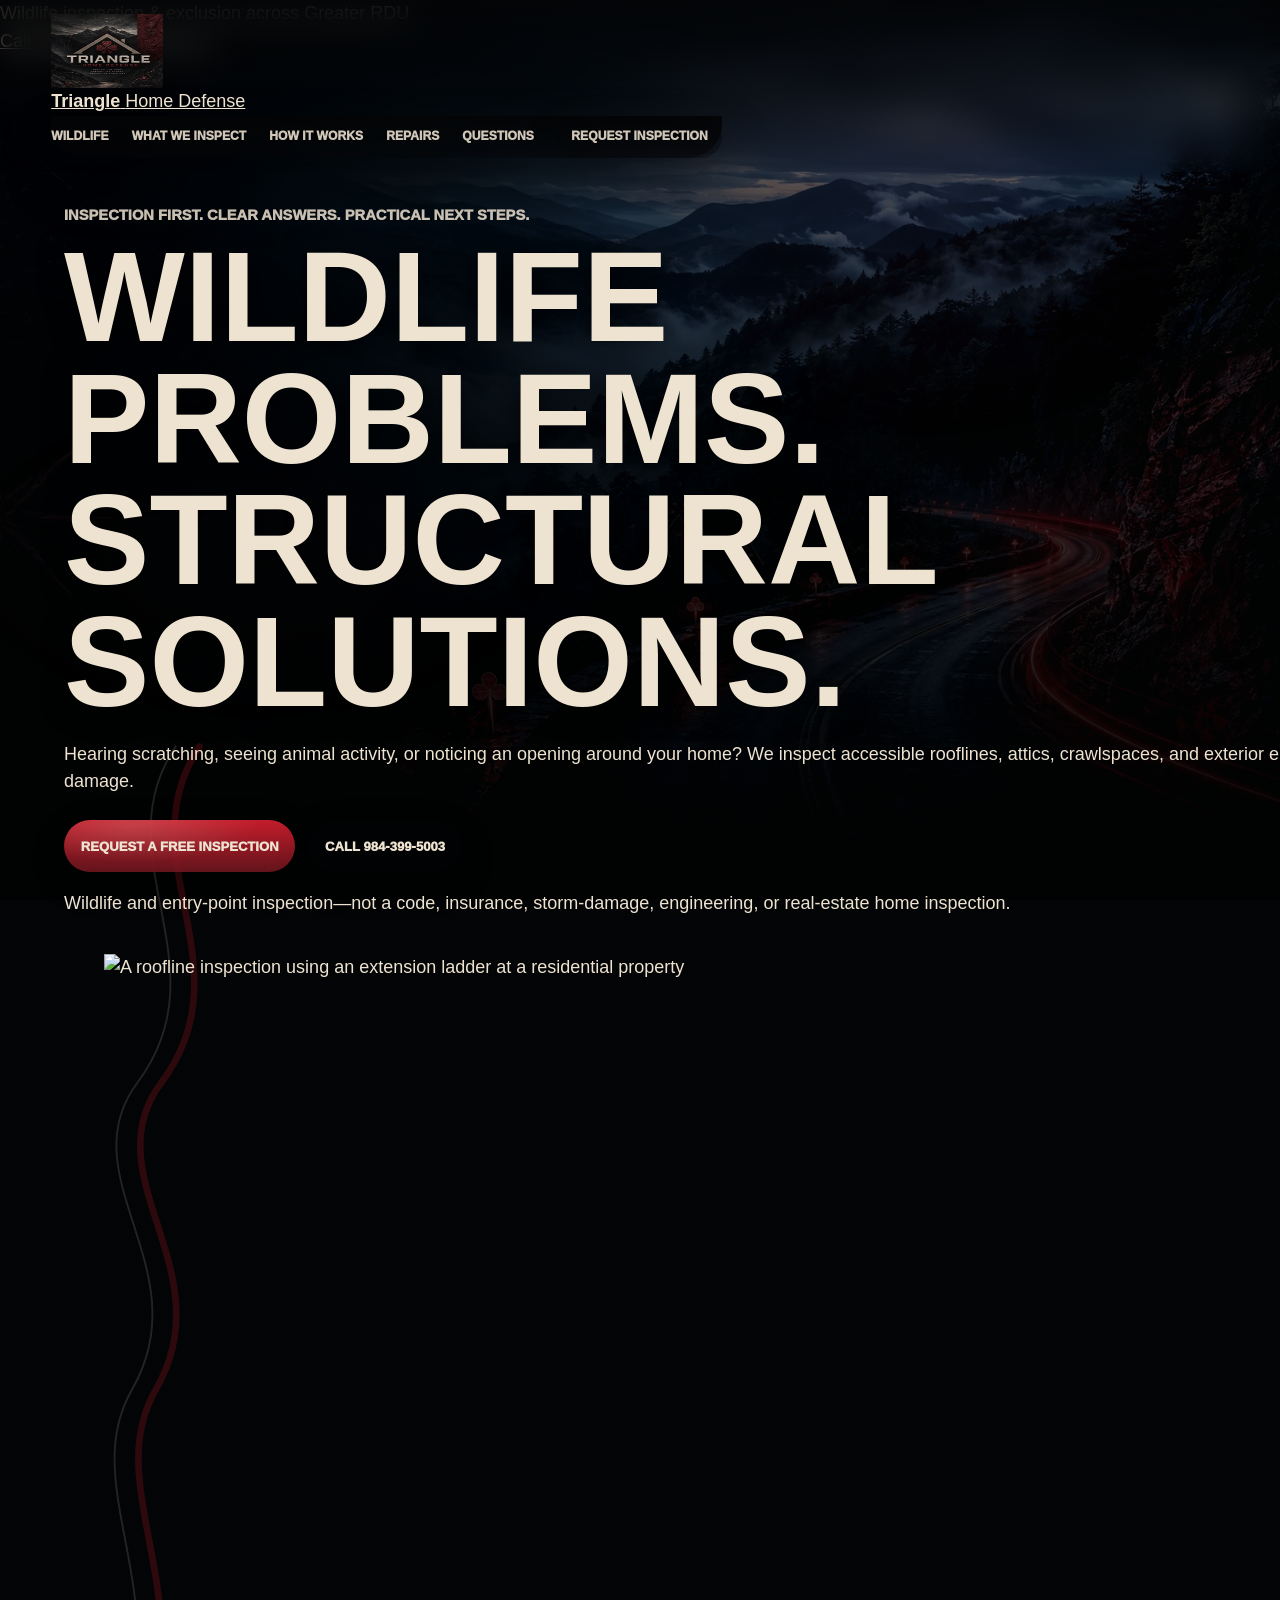
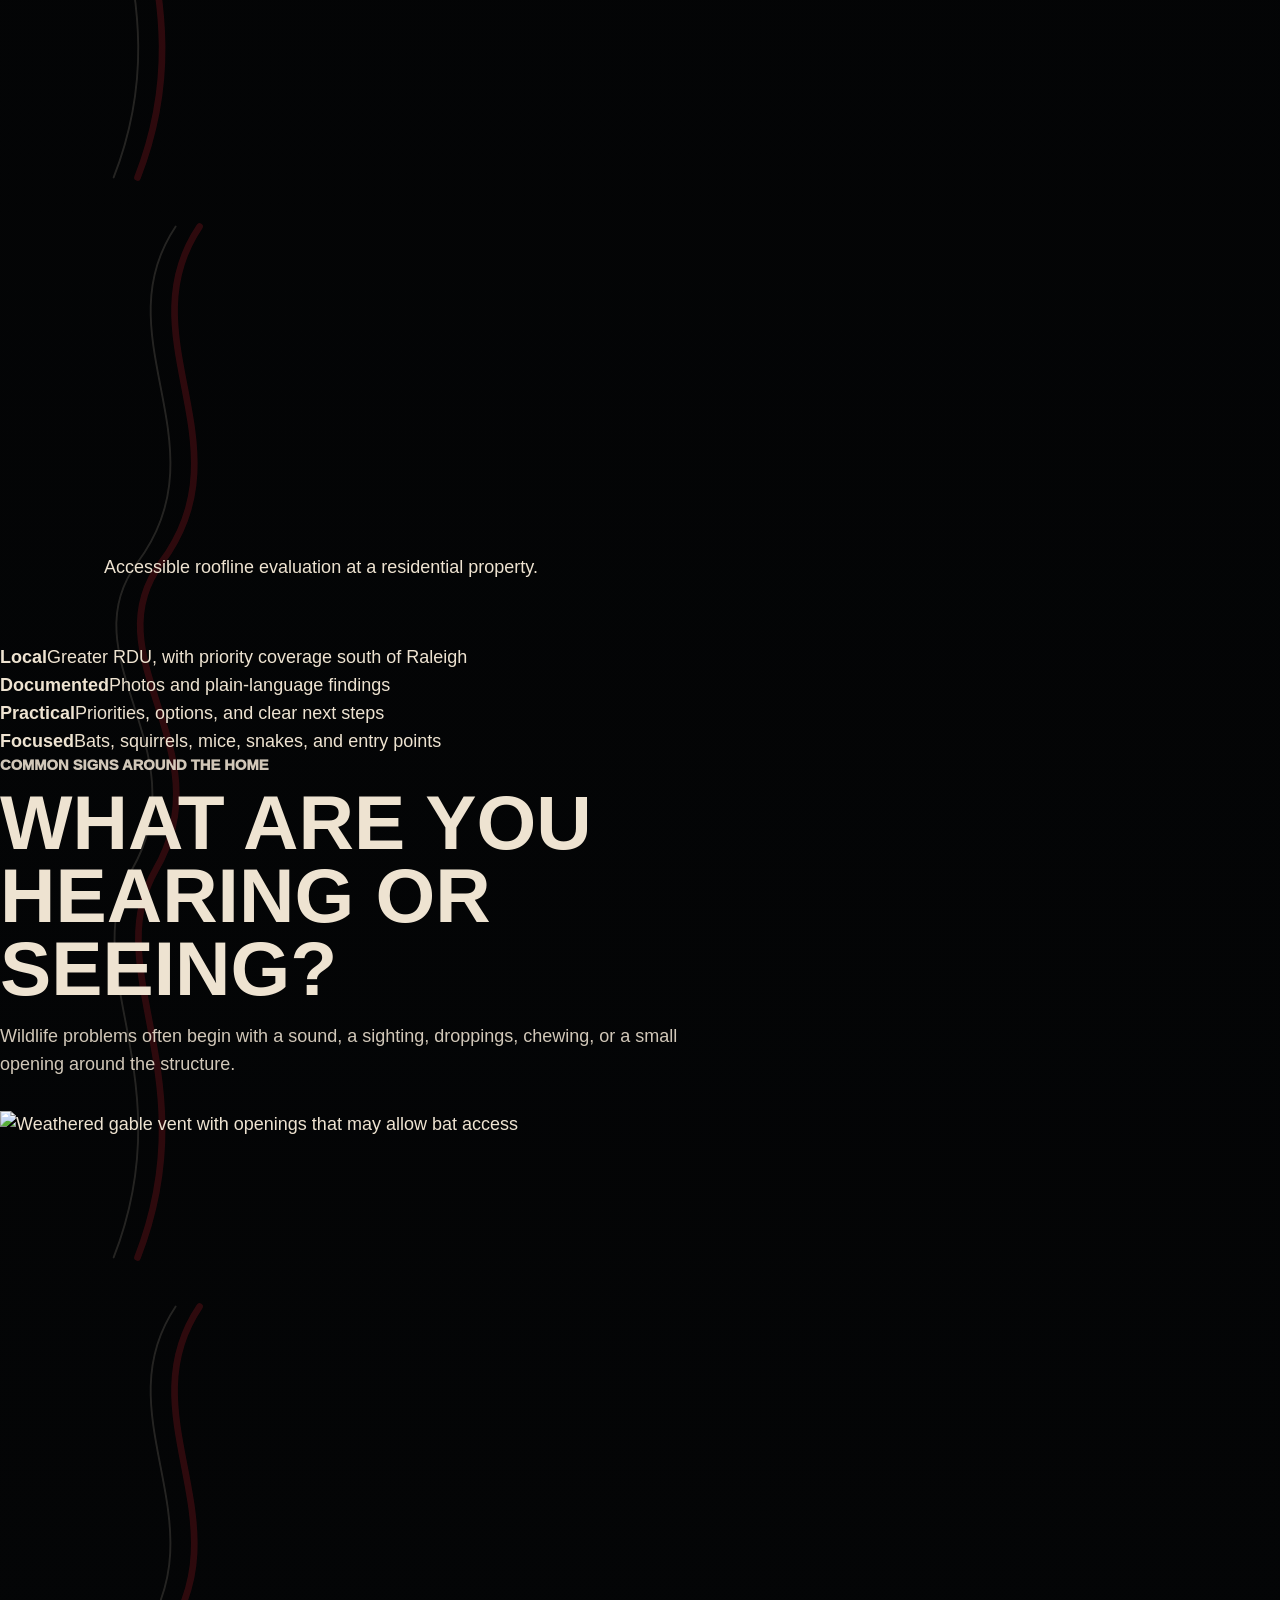
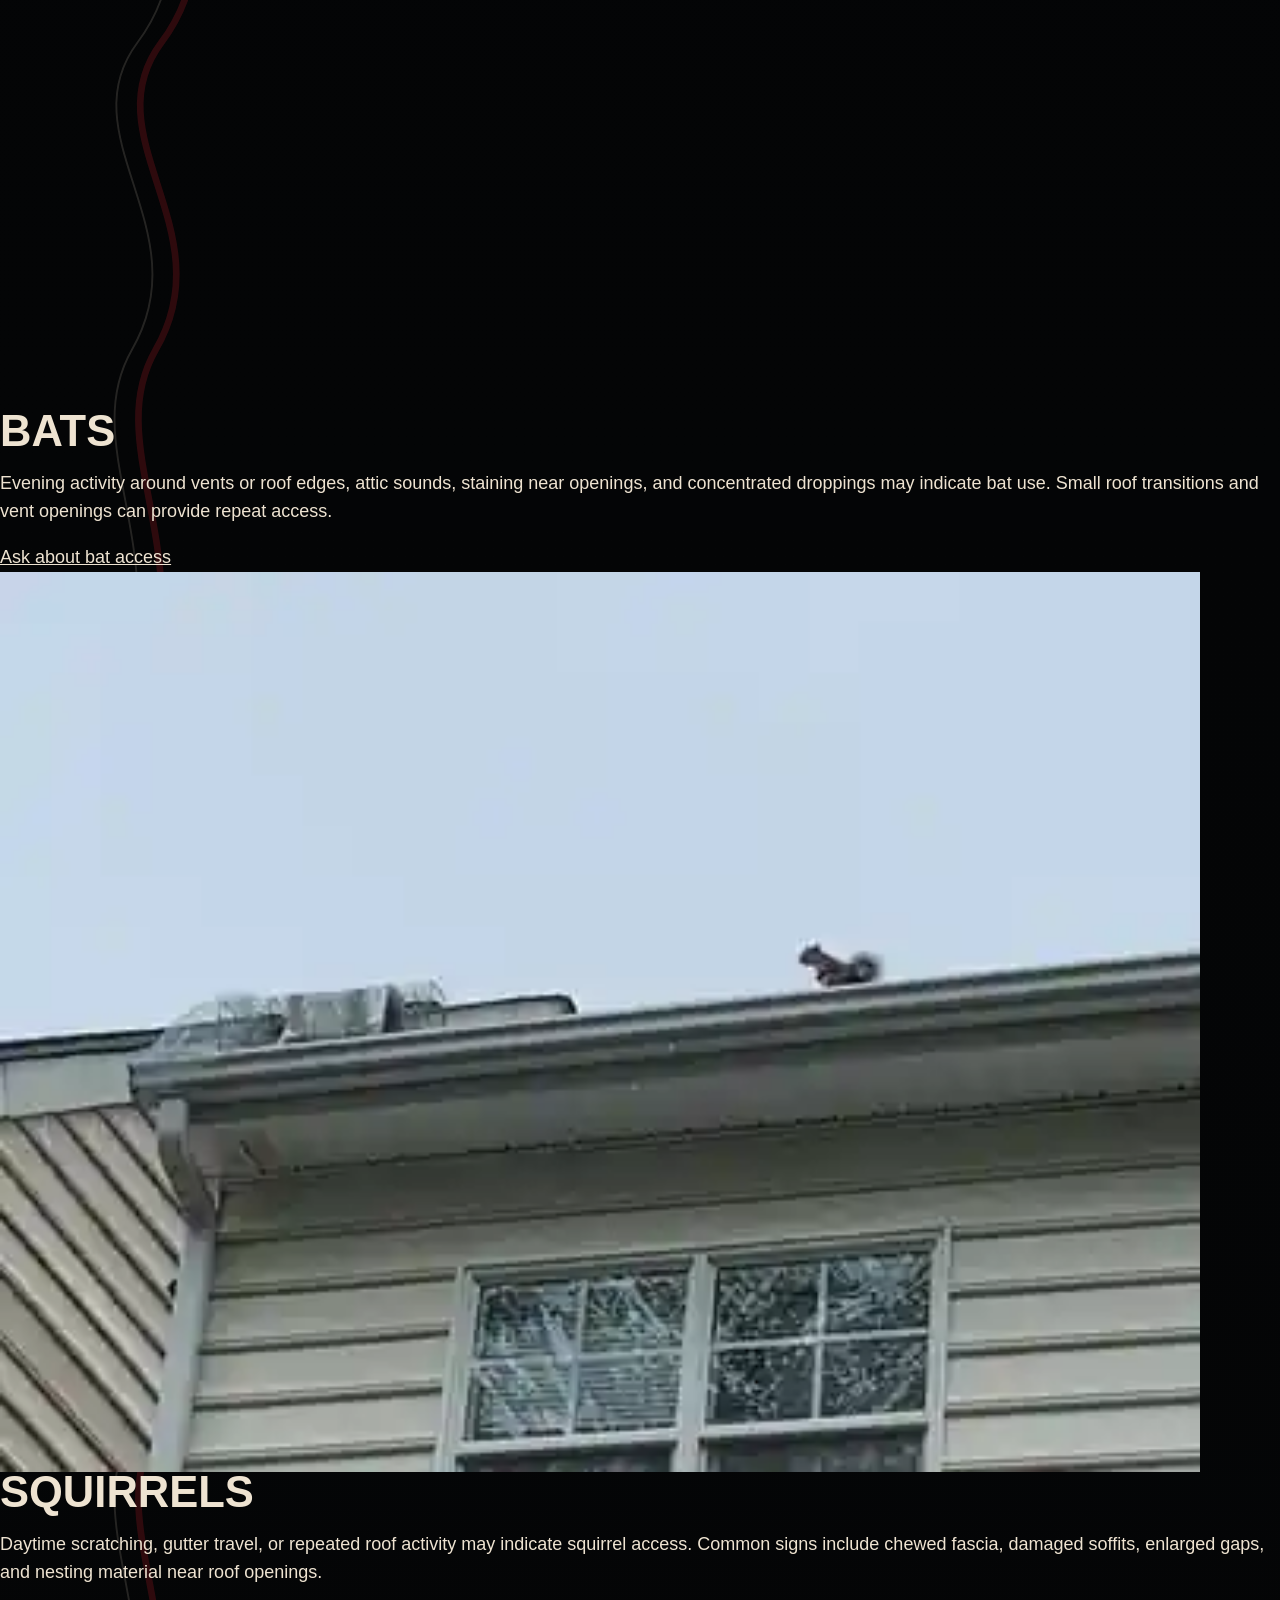
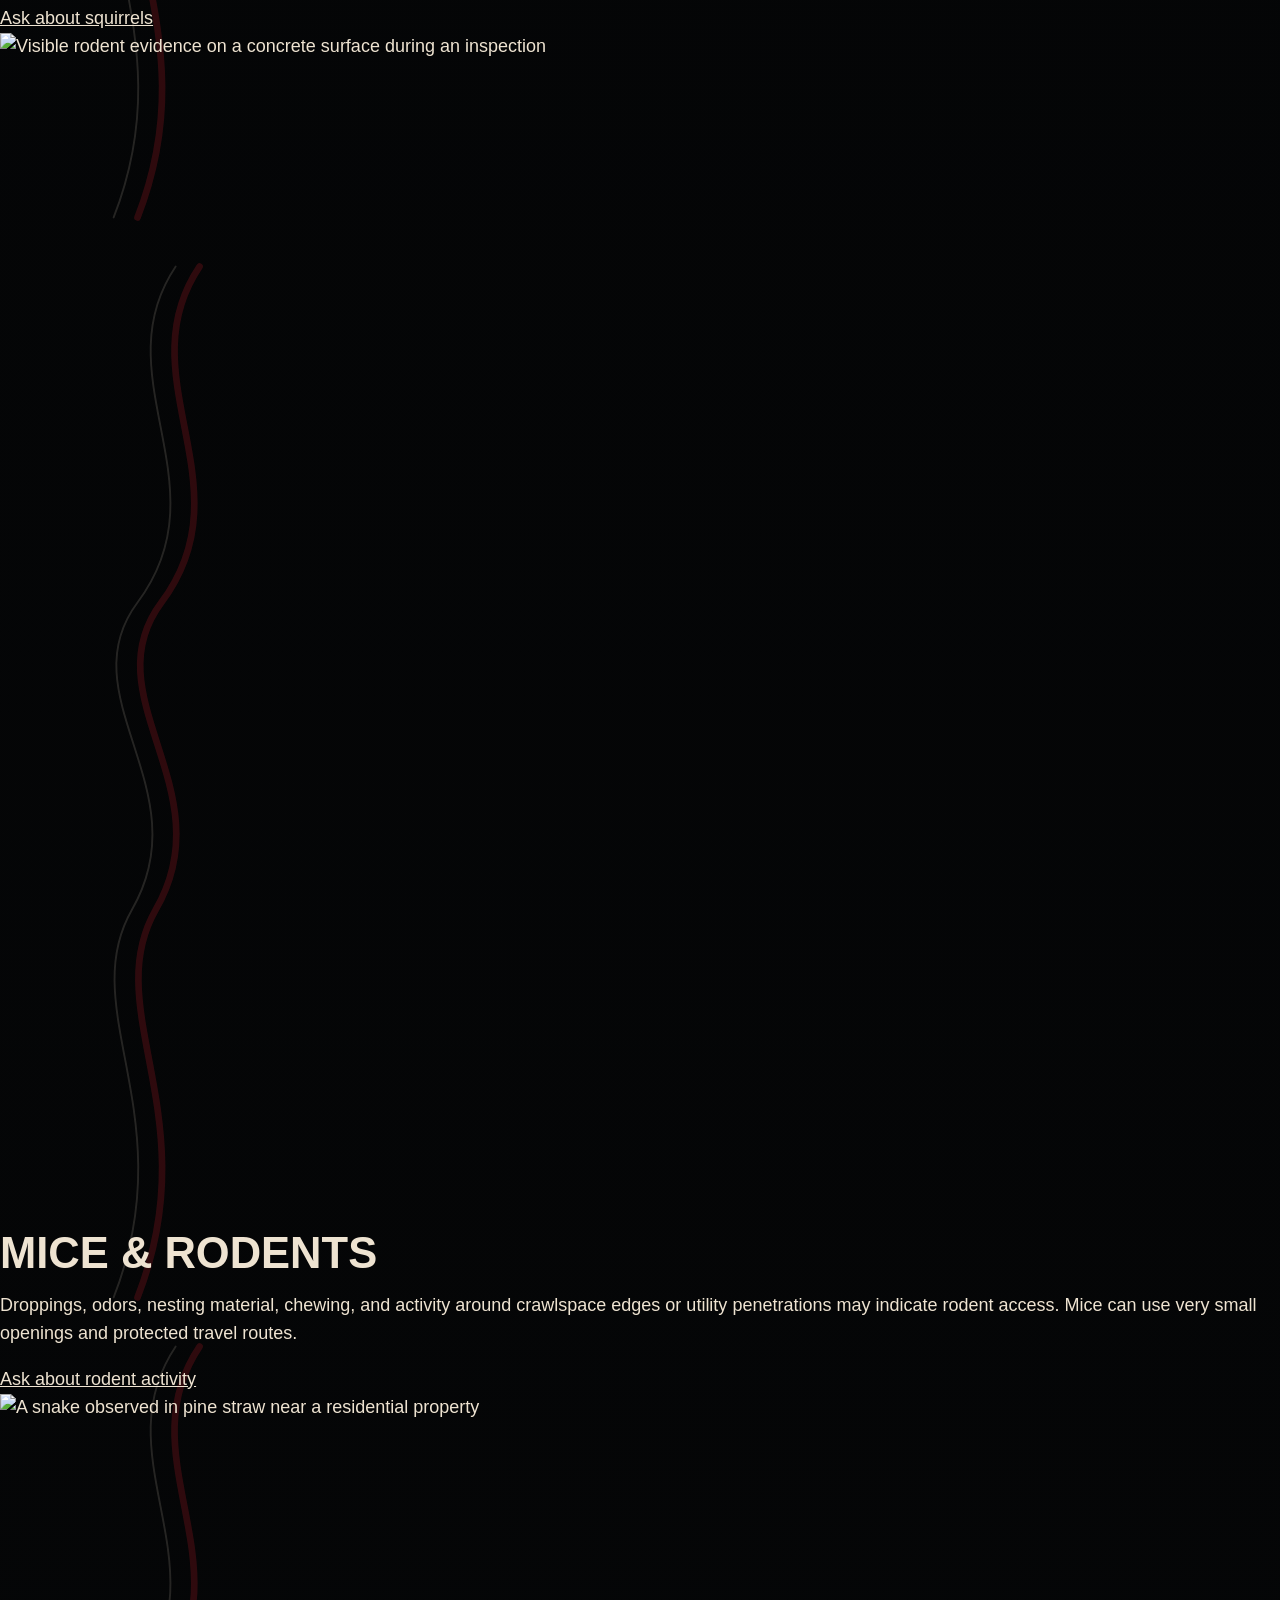
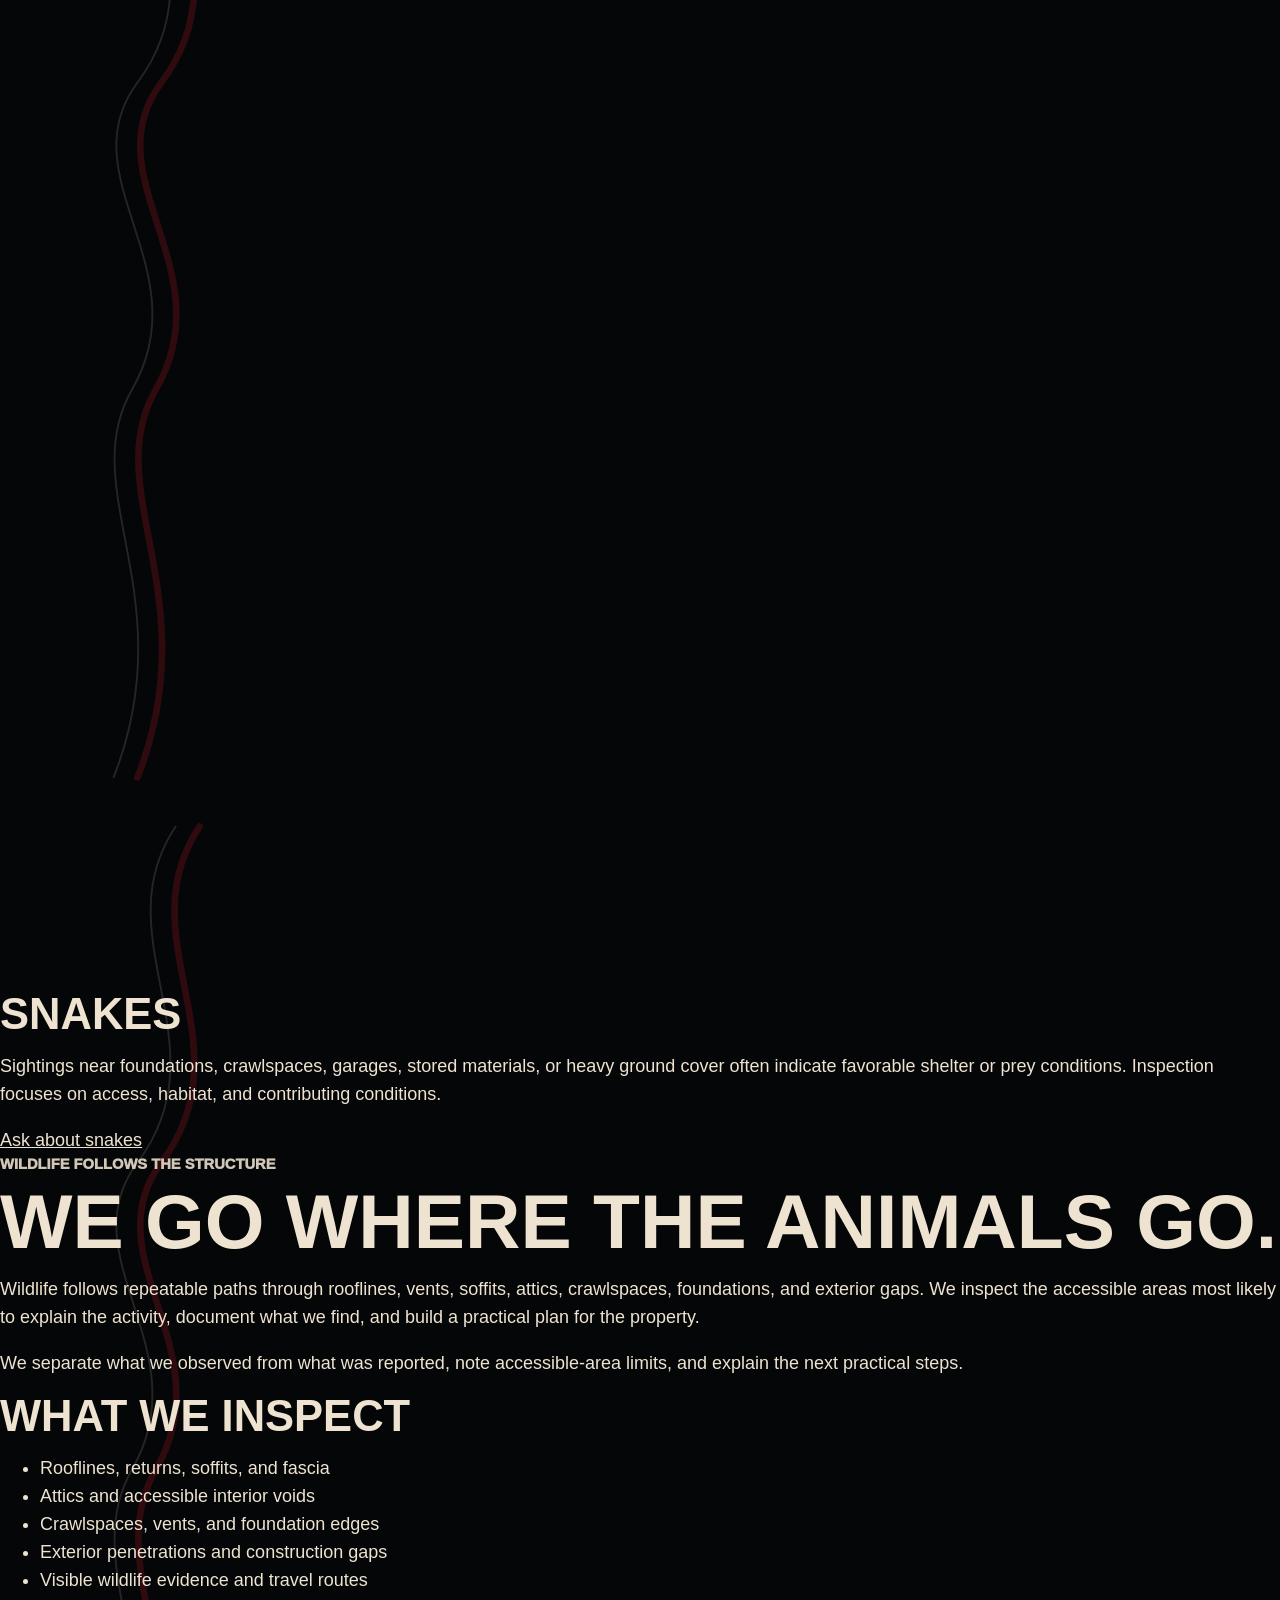
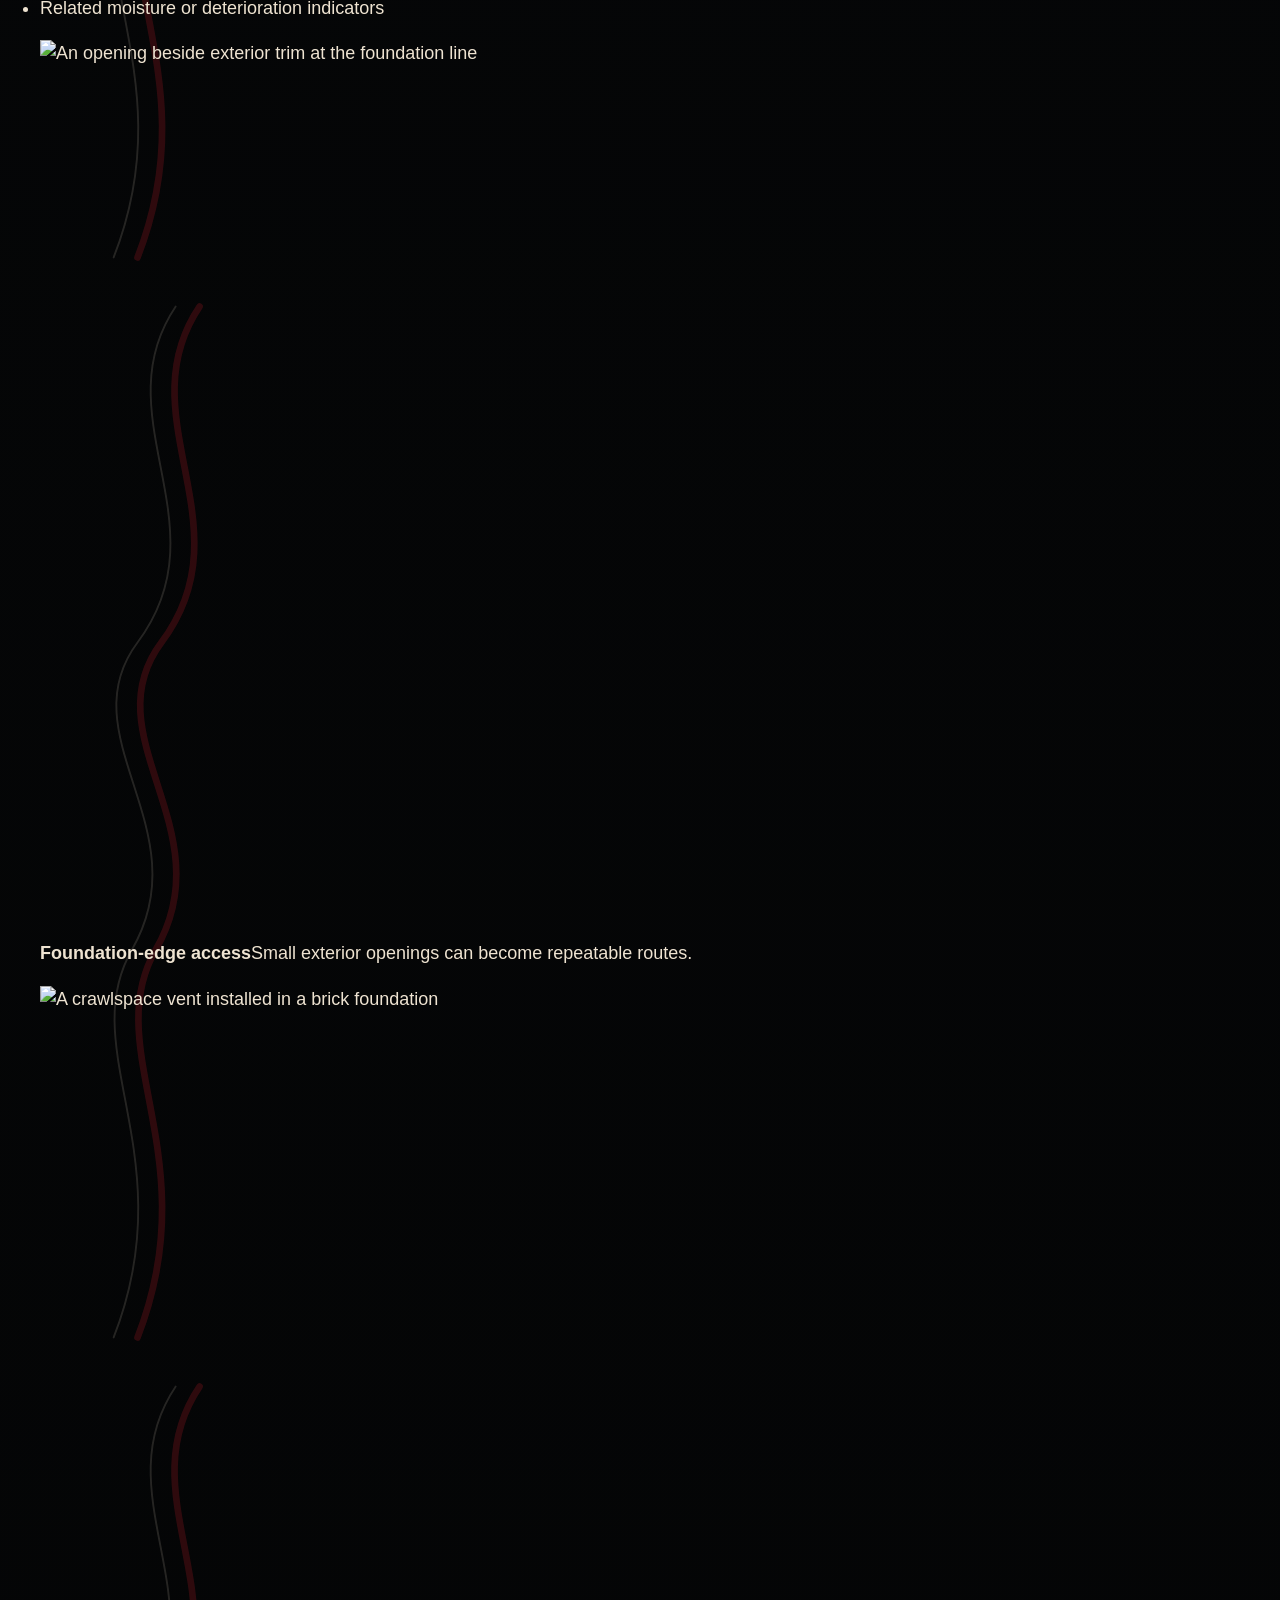
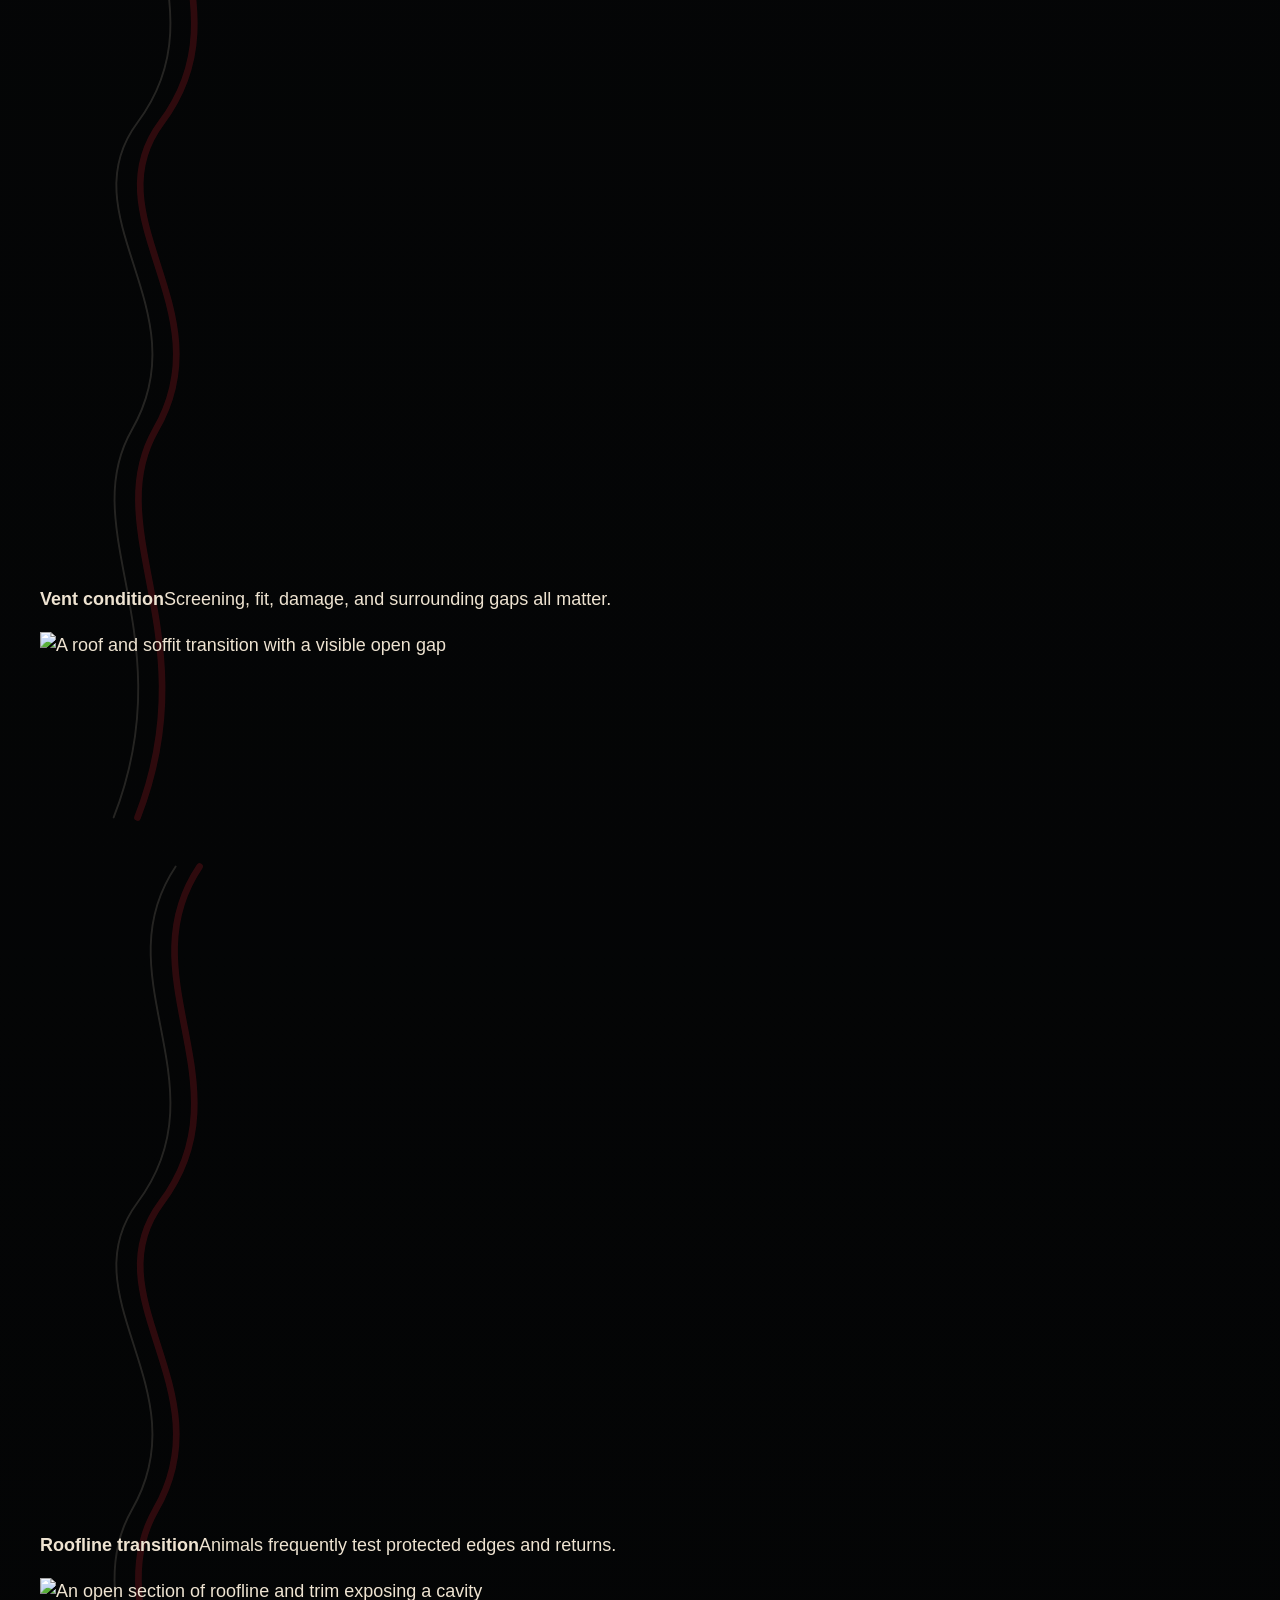
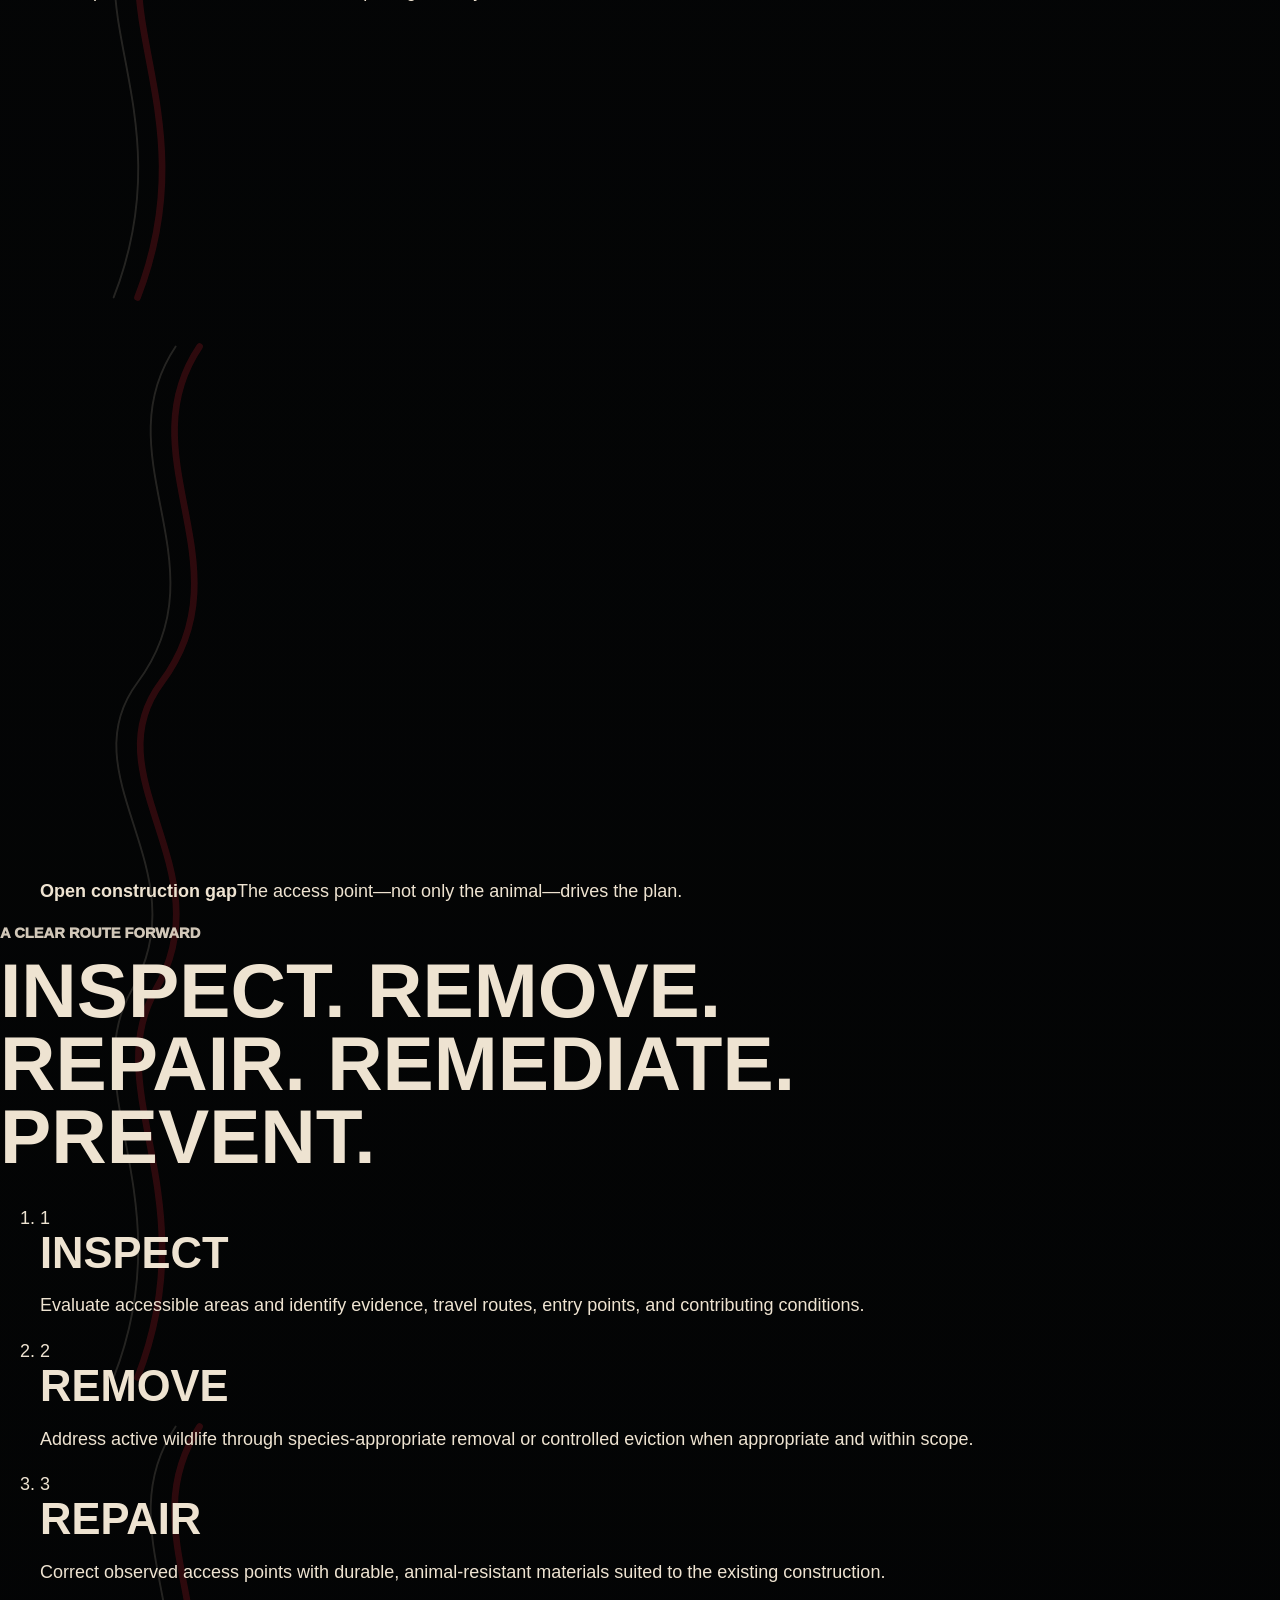
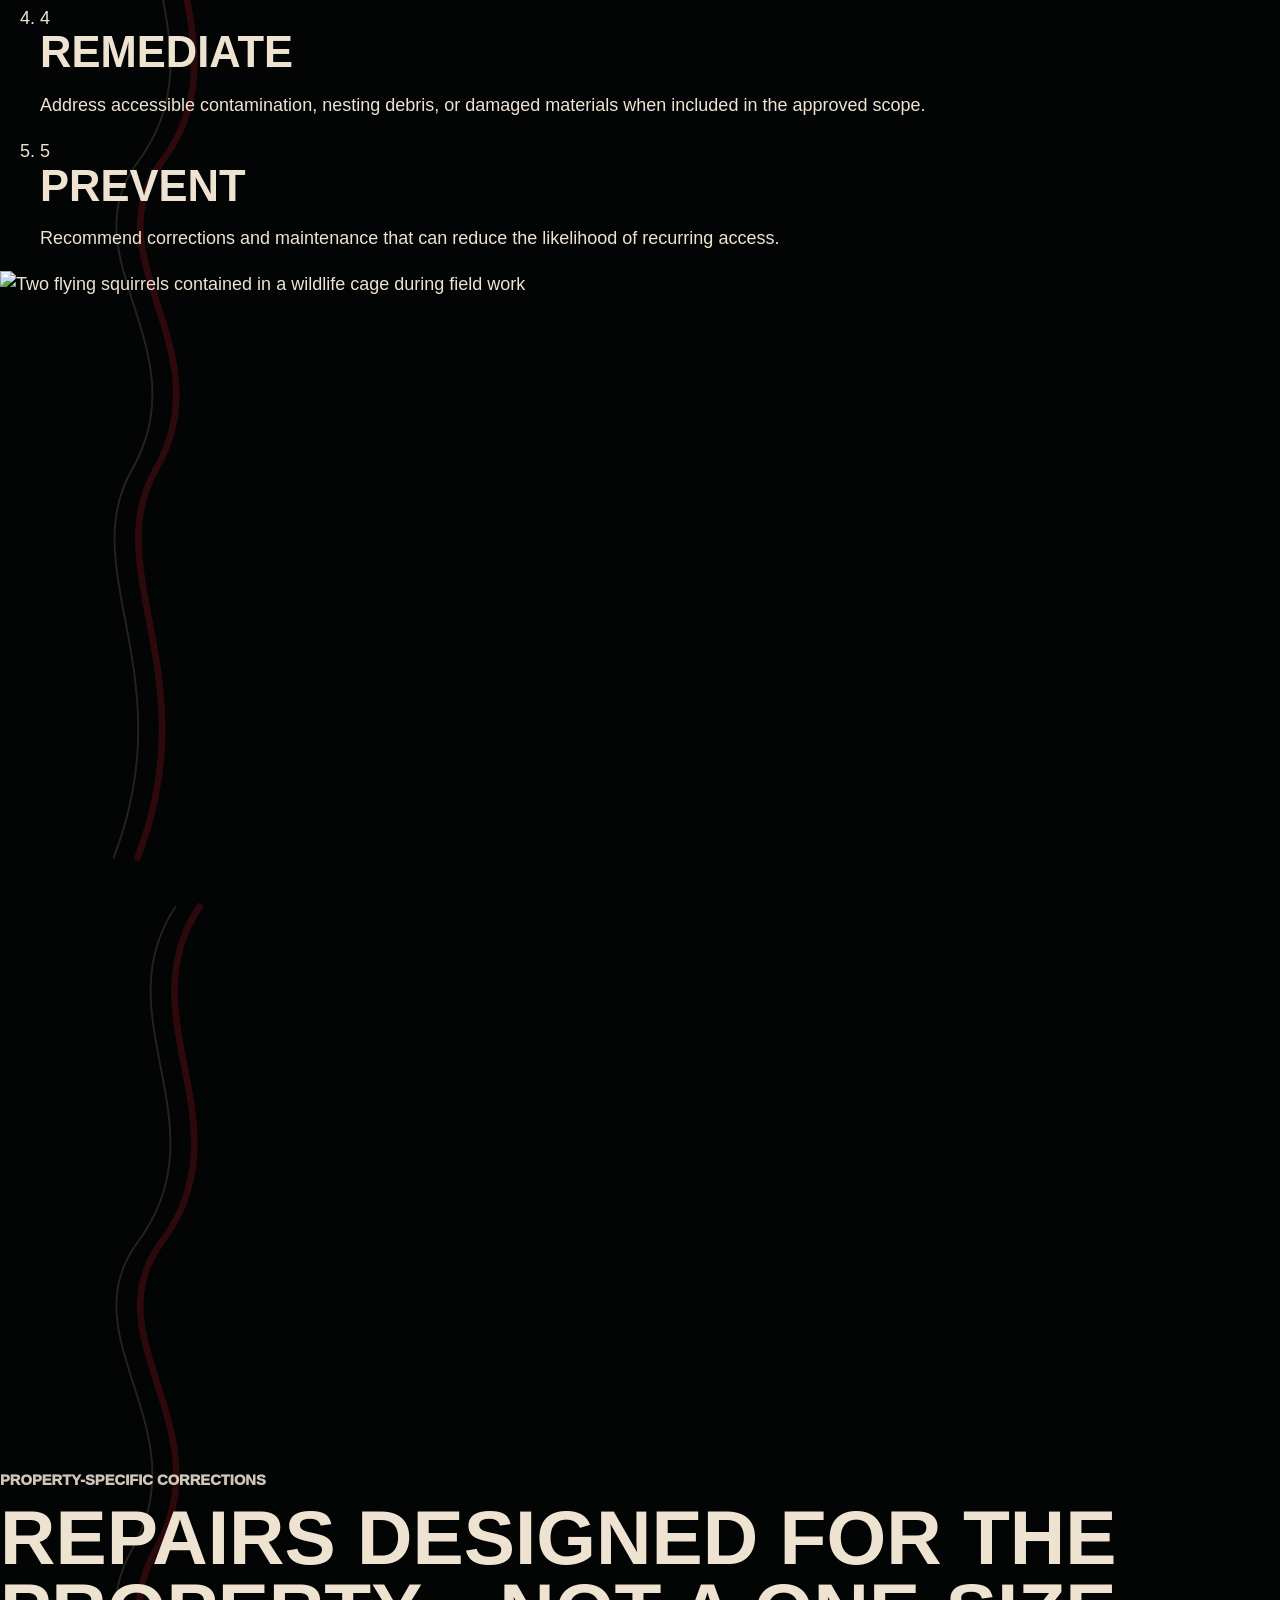
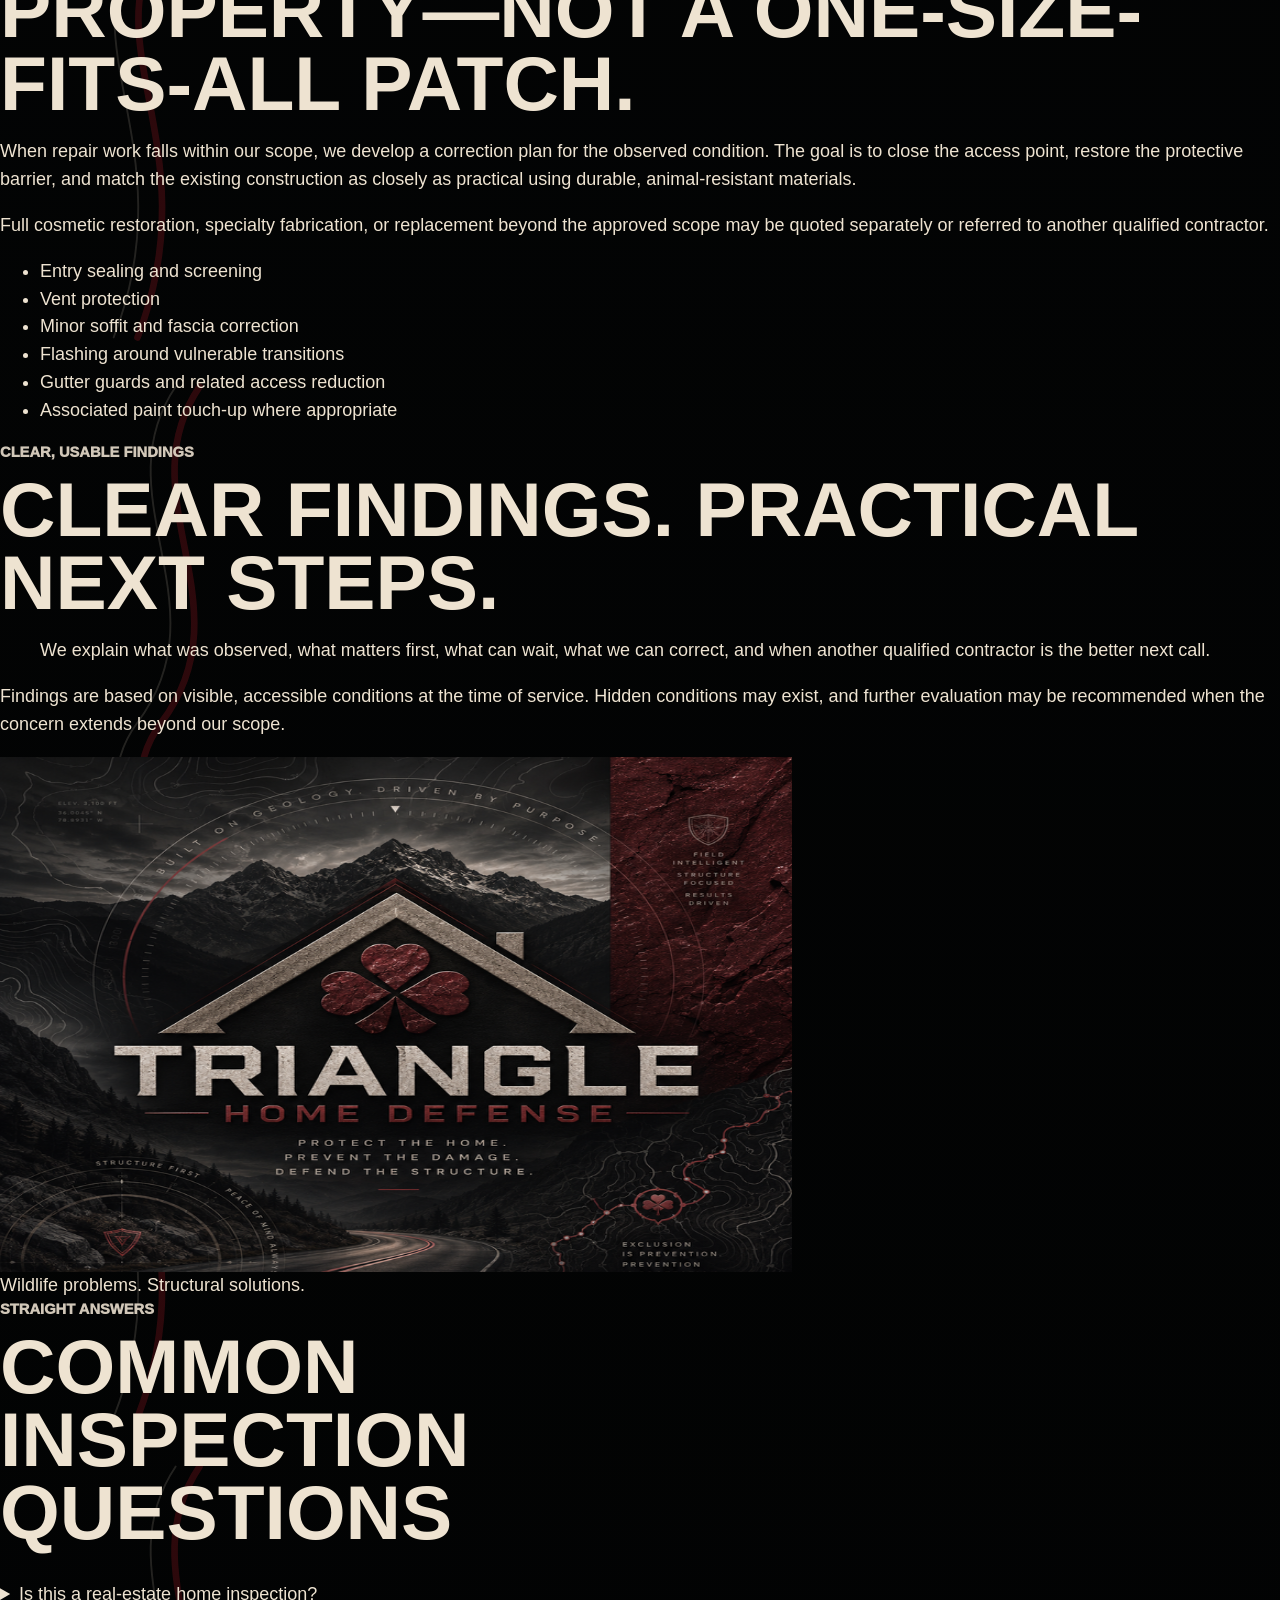
==== commit d420dc4e: "Build wildlife-first inspection homepage" ====
--- a/index.html
+++ b/index.html
@@ -3,225 +3,378 @@
   <head>
     <meta charset="utf-8" />
     <meta name="viewport" content="width=device-width, initial-scale=1" />
-    <title>THD | Wildlife Problems. Structural Solutions.</title>
+    <title>Triangle Home Defense | Wildlife Inspection & Exclusion</title>
     <meta
       name="description"
-      content="THD provides wildlife control, exclusion, entry sealing, and home stewardship inspections for Fuquay-Varina, Angier, Clayton, Sanford, and south-of-Raleigh communities."
+      content="Triangle Home Defense provides wildlife and entry-point inspections for bats, squirrels, mice, snakes, exclusion needs, and related exterior corrections across Greater RDU, with priority service south of Raleigh and along the US-1 corridor."
     />
     <link rel="canonical" href="https://trianglehomedefense.com/" />
-    <link rel="icon" href="favicon.svg" />
-    <link rel="preload" href="assets/appalachian-road-hero.webp" as="image" type="image/webp" />
+    <link rel="icon" href="favicon.svg" type="image/svg+xml" />
+    <link rel="preload" href="assets/hero-inspection.svg" as="image" type="image/svg+xml" />
     <link rel="stylesheet" href="styles.css" />
+    <meta name="theme-color" content="#244b35" />
+    <meta property="og:type" content="website" />
+    <meta property="og:title" content="Triangle Home Defense | Wildlife Inspection & Exclusion" />
+    <meta property="og:description" content="Wildlife and entry-point inspections for bats, squirrels, mice, snakes, exclusion needs, and practical exterior corrections across Greater RDU." />
+    <meta property="og:url" content="https://trianglehomedefense.com/" />
+    <meta name="twitter:card" content="summary" />
+    <script type="application/ld+json">
+      {
+        "@context": "https://schema.org",
+        "@type": "LocalBusiness",
+        "name": "Triangle Home Defense",
+        "url": "https://trianglehomedefense.com/",
+        "telephone": "+1-984-399-5003",
+        "email": "info@trianglehomedefense.com",
+        "description": "Wildlife and entry-point inspections focused on bats, squirrels, mice, snakes, exclusion needs, and practical exterior corrections.",
+        "areaServed": [
+          "Greater Raleigh-Durham, NC",
+          "Fuquay-Varina, NC",
+          "Apex, NC",
+          "Cary, NC",
+          "Garner, NC",
+          "Raleigh, NC",
+          "Durham, NC",
+          "Chapel Hill, NC",
+          "Pittsboro, NC",
+          "Benson, NC",
+          "Clayton, NC",
+          "Angier, NC",
+          "Lillington, NC",
+          "Sanford, NC",
+          "Knightdale, NC",
+          "Wendell, NC"
+        ]
+      }
+    </script>
   </head>
   <body>
-    <a class="skip-link" href="#main">Skip to content</a>
+    <a class="skip-link" href="#main">Skip to main content</a>
+
+    <div class="utility-bar" aria-label="Quick contact">
+      <div class="utility-inner">
+        <span>Wildlife inspection &amp; exclusion across Greater RDU</span>
+        <div class="utility-actions">
+          <a href="tel:+19843995003">Call 984-399-5003</a>
+          <a href="sms:+19843995003">Text us</a>
+        </div>
+      </div>
+    </div>
 
     <header class="site-header" data-header>
-      <a class="brand-mark" href="#top" aria-label="THD home">
-        <span class="brand-copy">
-          <strong>Triangle</strong>
-          <span>Home Defense</span>
-        </span>
-      </a>
-      <button class="nav-toggle" type="button" aria-expanded="false" aria-controls="site-nav" data-nav-toggle>
-        <span class="menu-word">Menu</span>
-        <span class="sr-only">Menu</span>
-      </button>
-      <nav class="site-nav" id="site-nav" data-nav>
-        <a href="#route">Route</a>
-        <a href="#services">Services</a>
-        <a href="#stewardship">Stewardship</a>
-        <a href="#field-notes">Field Notes</a>
-        <a class="nav-cta" href="#contact">Inspection</a>
-      </nav>
+      <div class="header-inner">
+        <a class="brand" href="#top" aria-label="Triangle Home Defense home">
+          <img src="assets/thd-logo-profile.png" alt="" width="112" height="74" />
+          <span class="brand-words">
+            <strong>Triangle</strong>
+            <span>Home Defense</span>
+          </span>
+        </a>
+
+        <button class="nav-toggle" type="button" aria-expanded="false" aria-controls="site-nav" data-nav-toggle>
+          <span aria-hidden="true"></span>
+          <span aria-hidden="true"></span>
+          <span aria-hidden="true"></span>
+          <span class="sr-only">Open menu</span>
+        </button>
+
+        <nav class="site-nav" id="site-nav" aria-label="Primary navigation" data-nav>
+          <a href="#wildlife">Wildlife</a>
+          <a href="#inspection">What we inspect</a>
+          <a href="#process">How it works</a>
+          <a href="#repairs">Repairs</a>
+          <a href="#faq">Questions</a>
+          <a class="nav-cta" href="#contact">Request inspection</a>
+        </nav>
+      </div>
     </header>
 
     <main id="main">
       <section class="hero" id="top" aria-labelledby="hero-title">
-        <div class="hero-bg" aria-hidden="true"></div>
-        <div class="hero-grid" aria-hidden="true"></div>
-        <div class="hero-inner reveal">
-          <p class="eyebrow">North Carolina homes, wildlife, weather, and road knowledge</p>
-          <h1 id="hero-title">
-            <span>Wildlife Problems.</span>
-            <strong>Structural Solutions.</strong>
-          </h1>
-          <p class="hero-line">We find the access. We fix the problem. We defend your home.</p>
-          <div class="hero-actions" aria-label="Primary actions">
-            <a class="button primary" href="#contact">Request Inspection</a>
-            <a class="button ghost" href="#route">See the Route</a>
+        <div class="hero-copy">
+          <p class="eyebrow">Inspection first. Clear answers. Practical next steps.</p>
+          <h1 id="hero-title">Wildlife Problems.<br /><span>Structural Solutions.</span></h1>
+          <p class="hero-lead">
+            Hearing scratching, seeing animal activity, or noticing an opening around your home? We inspect accessible rooflines, attics, crawlspaces, and exterior entry points for bats, squirrels, mice, snakes, and related damage.
+          </p>
+          <div class="hero-actions">
+            <a class="button primary" href="#contact">Request a free inspection</a>
+            <a class="button secondary" href="tel:+19843995003">Call 984-399-5003</a>
           </div>
-        </div>
-        <div class="hero-milepost reveal" aria-label="Service area">
-          <span class="milepost-kicker">Local Roots</span>
-          <strong>Fuquay-Varina / Angier / Clayton / Sanford</strong>
-          <span>South-of-Raleigh home stewardship, exclusion, and wildlife control.</span>
-        </div>
-      </section>
-
-      <section class="route band" id="route" aria-labelledby="route-title">
-        <div class="section-head reveal">
-          <p class="eyebrow">The route home</p>
-          <h2 id="route-title">A clear route from noise to protection.</h2>
-          <p>
-            Start with the immediate problem, then follow the structure behind it. THD gives homeowners a fast answer first and deeper inspection logic when they want to understand the house.
-          </p>
-        </div>
-        <div class="route-line" aria-hidden="true">
-          <span>Access</span>
-          <span>Seal</span>
-          <span>Protect</span>
-        </div>
-        <div class="checkpoint-grid">
-          <article class="checkpoint reveal">
-            <span class="target">01</span>
-            <h3>Find the access.</h3>
-            <p>Roof returns, vent systems, crawlspace gaps, siding channels, sheds, and foundation edges.</p>
-          </article>
-          <article class="checkpoint reveal">
-            <span class="target">02</span>
-            <h3>Fix the path.</h3>
-            <p>Seal the route animals are actually using, not just the place where they were last seen.</p>
-          </article>
-          <article class="checkpoint reveal">
-            <span class="target">03</span>
-            <h3>Steward the home.</h3>
-            <p>Protect the structure as a living system shaped by weather, land, rooflines, and habitat pressure.</p>
-          </article>
-        </div>
-      </section>
-
-      <section class="services band" id="services" aria-labelledby="services-title">
-        <div class="section-head compact reveal">
-          <p class="eyebrow">Structural services</p>
-          <h2 id="services-title">What we handle.</h2>
-        </div>
-        <div class="service-grid">
-          <article class="service-panel reveal">
-            <span class="target">01</span>
-            <div>
-              <h3>Wildlife Control</h3>
-              <p>Remove active pressure and identify why the house became attractive in the first place.</p>
+          <p class="scope-note">
+            Wildlife and entry-point inspection—not a code, insurance, storm-damage, engineering, or real-estate home inspection.
+          </p>
+        </div>
+
+        <figure class="hero-figure">
+          <img
+            src="assets/hero-inspection.svg"
+            alt="A roofline inspection using an extension ladder at a residential property"
+            width="1600"
+            height="1200"
+            fetchpriority="high"
+          />
+          <figcaption>Accessible roofline evaluation at a residential property.</figcaption>
+        </figure>
+      </section>
+
+      <section class="trust-strip" aria-label="What to expect">
+        <div><strong>Local</strong><span>Greater RDU, with priority coverage south of Raleigh</span></div>
+        <div><strong>Documented</strong><span>Photos and plain-language findings</span></div>
+        <div><strong>Practical</strong><span>Priorities, options, and clear next steps</span></div>
+        <div><strong>Focused</strong><span>Bats, squirrels, mice, snakes, and entry points</span></div>
+      </section>
+
+      <section class="section wildlife-section" id="wildlife" aria-labelledby="wildlife-title">
+        <div class="section-head centered">
+          <p class="eyebrow">Common signs around the home</p>
+          <h2 id="wildlife-title">What are you hearing or seeing?</h2>
+          <p>Wildlife problems often begin with a sound, a sighting, droppings, chewing, or a small opening around the structure.</p>
+        </div>
+
+        <div class="wildlife-grid">
+          <article class="wildlife-card">
+            <img src="assets/bat-entry.svg" alt="Weathered gable vent with openings that may allow bat access" width="1200" height="900" loading="lazy" />
+            <div class="card-copy">
+              <h3>Bats</h3>
+              <p>Evening activity around vents or roof edges, attic sounds, staining near openings, and concentrated droppings may indicate bat use. Small roof transitions and vent openings can provide repeat access.</p>
+              <a href="#contact">Ask about bat access</a>
             </div>
           </article>
-          <article class="service-panel reveal">
-            <span class="target">02</span>
-            <div>
-              <h3>Exclusion &amp; Entry Sealing</h3>
-              <p>Close the access route with the structure, climate, and animal behavior in mind.</p>
+
+          <article class="wildlife-card">
+            <img src="assets/squirrel-roof.svg" alt="A squirrel standing on the roof edge of a home" width="1200" height="900" loading="lazy" />
+            <div class="card-copy">
+              <h3>Squirrels</h3>
+              <p>Daytime scratching, gutter travel, or repeated roof activity may indicate squirrel access. Common signs include chewed fascia, damaged soffits, enlarged gaps, and nesting material near roof openings.</p>
+              <a href="#contact">Ask about squirrels</a>
             </div>
           </article>
-          <article class="service-panel reveal">
-            <span class="target">03</span>
-            <div>
-              <h3>Bat, Squirrel &amp; Rodent Solutions</h3>
-              <p>Target the species most likely to turn a small opening into recurring damage.</p>
+
+          <article class="wildlife-card">
+            <img src="assets/rodent-evidence.svg" alt="Visible rodent evidence on a concrete surface during an inspection" width="900" height="1200" loading="lazy" />
+            <div class="card-copy">
+              <h3>Mice &amp; rodents</h3>
+              <p>Droppings, odors, nesting material, chewing, and activity around crawlspace edges or utility penetrations may indicate rodent access. Mice can use very small openings and protected travel routes.</p>
+              <a href="#contact">Ask about rodent activity</a>
             </div>
           </article>
-          <article class="service-panel reveal">
-            <span class="target">04</span>
-            <div>
-              <h3>Home Protection Inspections</h3>
-              <p>Read the whole house: roof, crawlspace, edges, weather exposure, and habitat contact.</p>
+
+          <article class="wildlife-card">
+            <img src="assets/snake-yard.svg" alt="A snake observed in pine straw near a residential property" width="900" height="1200" loading="lazy" />
+            <div class="card-copy">
+              <h3>Snakes</h3>
+              <p>Sightings near foundations, crawlspaces, garages, stored materials, or heavy ground cover often indicate favorable shelter or prey conditions. Inspection focuses on access, habitat, and contributing conditions.</p>
+              <a href="#contact">Ask about snakes</a>
             </div>
           </article>
         </div>
-        <ul class="species-strip" aria-label="Common wildlife THD addresses">
-          <li>Bats</li>
-          <li>Squirrels</li>
-          <li>Mice</li>
-          <li>Snakes</li>
-          <li>Birds</li>
-        </ul>
-      </section>
-
-      <section class="stewardship band" id="stewardship" aria-labelledby="stewardship-title">
-        <div class="stewardship-poster reveal" aria-hidden="true"></div>
-        <div class="stewardship-copy reveal">
-          <p class="eyebrow">Stewardship, not a one-off service call</p>
-          <h2 id="stewardship-title">A home is part shelter, part terrain.</h2>
+      </section>
+
+      <section class="section inspection-section" id="inspection" aria-labelledby="inspection-title">
+        <div class="inspection-intro">
+          <p class="eyebrow">Wildlife follows the structure</p>
+          <h2 id="inspection-title">We go where the animals go.</h2>
           <p>
-            Wildlife issues are often structural literacy problems. THD helps homeowners understand the edges where roof, water, heat, materials, and habitat meet.
-          </p>
-          <div class="learn-stack">
-            <details open>
-              <summary>Why the same opening keeps coming back</summary>
-              <p>Animals follow repeatable routes. If the repair ignores the route logic, the house stays readable as shelter.</p>
-            </details>
-            <details>
-              <summary>Why roofs and crawlspaces matter together</summary>
-              <p>Access points can connect across the whole envelope. A roof return, vent, or crawlspace gap may be part of one larger system.</p>
-            </details>
-            <details>
-              <summary>Why local terrain changes the inspection</summary>
-              <p>Wooded edges, sheds, moisture, nearby food sources, and seasonal weather all shape how wildlife tests a home.</p>
-            </details>
+            Wildlife follows repeatable paths through rooflines, vents, soffits, attics, crawlspaces, foundations, and exterior gaps. We inspect the accessible areas most likely to explain the activity, document what we find, and build a practical plan for the property.
+          </p>
+          <p>
+            We separate what we observed from what was reported, note accessible-area limits, and explain the next practical steps.
+          </p>
+
+          <div class="inspect-list" aria-label="Areas commonly evaluated">
+            <h3>What we inspect</h3>
+            <ul>
+              <li>Rooflines, returns, soffits, and fascia</li>
+              <li>Attics and accessible interior voids</li>
+              <li>Crawlspaces, vents, and foundation edges</li>
+              <li>Exterior penetrations and construction gaps</li>
+              <li>Visible wildlife evidence and travel routes</li>
+              <li>Related moisture or deterioration indicators</li>
+            </ul>
           </div>
         </div>
-      </section>
-
-      <section class="field-notes band" id="field-notes" aria-labelledby="field-title">
-        <div class="section-head reveal">
-          <p class="eyebrow">Field notes</p>
-          <h2 id="field-title">Dig deeper without getting dumped on.</h2>
-        </div>
-        <div class="note-shell reveal">
-          <div class="note-tabs" role="tablist" aria-label="Field note topics">
-            <button class="note-tab is-active" id="tab-edge" type="button" role="tab" aria-selected="true" aria-controls="panel-edge" data-note-tab="edge">Edge</button>
-            <button class="note-tab" id="tab-roof" type="button" role="tab" aria-selected="false" aria-controls="panel-roof" data-note-tab="roof">Roof</button>
-            <button class="note-tab" id="tab-stone" type="button" role="tab" aria-selected="false" aria-controls="panel-stone" data-note-tab="stone">Stone</button>
+
+        <div class="evidence-grid" aria-label="Examples of inspection findings">
+          <figure>
+            <img src="assets/foundation-gap.svg" alt="An opening beside exterior trim at the foundation line" width="1200" height="900" loading="lazy" />
+            <figcaption><strong>Foundation-edge access</strong><span>Small exterior openings can become repeatable routes.</span></figcaption>
+          </figure>
+          <figure>
+            <img src="assets/crawl-vent.svg" alt="A crawlspace vent installed in a brick foundation" width="900" height="1200" loading="lazy" />
+            <figcaption><strong>Vent condition</strong><span>Screening, fit, damage, and surrounding gaps all matter.</span></figcaption>
+          </figure>
+          <figure>
+            <img src="assets/roof-access.svg" alt="A roof and soffit transition with a visible open gap" width="1200" height="900" loading="lazy" />
+            <figcaption><strong>Roofline transition</strong><span>Animals frequently test protected edges and returns.</span></figcaption>
+          </figure>
+          <figure>
+            <img src="assets/open-roofline.svg" alt="An open section of roofline and trim exposing a cavity" width="1200" height="900" loading="lazy" />
+            <figcaption><strong>Open construction gap</strong><span>The access point—not only the animal—drives the plan.</span></figcaption>
+          </figure>
+        </div>
+      </section>
+
+      <section class="section process-section" id="process" aria-labelledby="process-title">
+        <div class="section-head centered">
+          <p class="eyebrow">A clear route forward</p>
+          <h2 id="process-title">Inspect. Remove. Repair. Remediate. Prevent.</h2>
+        </div>
+
+        <ol class="process-list five-steps">
+          <li>
+            <span class="step-number">1</span>
+            <h3>Inspect</h3>
+            <p>Evaluate accessible areas and identify evidence, travel routes, entry points, and contributing conditions.</p>
+          </li>
+          <li>
+            <span class="step-number">2</span>
+            <h3>Remove</h3>
+            <p>Address active wildlife through species-appropriate removal or controlled eviction when appropriate and within scope.</p>
+          </li>
+          <li>
+            <span class="step-number">3</span>
+            <h3>Repair</h3>
+            <p>Correct observed access points with durable, animal-resistant materials suited to the existing construction.</p>
+          </li>
+          <li>
+            <span class="step-number">4</span>
+            <h3>Remediate</h3>
+            <p>Address accessible contamination, nesting debris, or damaged materials when included in the approved scope.</p>
+          </li>
+          <li>
+            <span class="step-number">5</span>
+            <h3>Prevent</h3>
+            <p>Recommend corrections and maintenance that can reduce the likelihood of recurring access.</p>
+          </li>
+        </ol>
+      </section>
+
+      <section class="section repairs-section" id="repairs" aria-labelledby="repairs-title">
+        <div class="repair-photo">
+          <img src="assets/flying-squirrels.svg" alt="Two flying squirrels contained in a wildlife cage during field work" width="900" height="1200" loading="lazy" />
+        </div>
+
+        <div class="repair-copy">
+          <p class="eyebrow">Property-specific corrections</p>
+          <h2 id="repairs-title">Repairs designed for the property—not a one-size-fits-all patch.</h2>
+          <p>
+            When repair work falls within our scope, we develop a correction plan for the observed condition. The goal is to close the access point, restore the protective barrier, and match the existing construction as closely as practical using durable, animal-resistant materials.
+          </p>
+          <p class="repair-limit">
+            Full cosmetic restoration, specialty fabrication, or replacement beyond the approved scope may be quoted separately or referred to another qualified contractor.
+          </p>
+
+          <ul class="service-list">
+            <li>Entry sealing and screening</li>
+            <li>Vent protection</li>
+            <li>Minor soffit and fascia correction</li>
+            <li>Flashing around vulnerable transitions</li>
+            <li>Gutter guards and related access reduction</li>
+            <li>Associated paint touch-up where appropriate</li>
+          </ul>
+        </div>
+      </section>
+
+      <section class="section field-note-section" aria-labelledby="field-note-title">
+        <div class="field-note-copy">
+          <p class="eyebrow">Clear, usable findings</p>
+          <h2 id="field-note-title">Clear findings. Practical next steps.</h2>
+          <blockquote>
+            We explain what was observed, what matters first, what can wait, what we can correct, and when another qualified contractor is the better next call.
+          </blockquote>
+          <p>
+            Findings are based on visible, accessible conditions at the time of service. Hidden conditions may exist, and further evaluation may be recommended when the concern extends beyond our scope.
+          </p>
+        </div>
+        <div class="field-note-stamp" aria-label="Triangle Home Defense">
+          <img src="assets/thd-logo-profile.png" alt="Triangle Home Defense" width="792" height="515" loading="lazy" />
+          <span>Wildlife problems. Structural solutions.</span>
+        </div>
+      </section>
+
+      <section class="section faq-section" id="faq" aria-labelledby="faq-title">
+        <div class="section-head">
+          <p class="eyebrow">Straight answers</p>
+          <h2 id="faq-title">Common inspection questions</h2>
+        </div>
+
+        <div class="faq-list">
+          <details>
+            <summary>Is this a real-estate home inspection?</summary>
+            <p>No. This is a limited wildlife and entry-point inspection of visible, accessible areas. It is not a code inspection, engineering evaluation, insurance inspection, storm-damage assessment, or licensed real-estate home inspection.</p>
+          </details>
+          <details>
+            <summary>What areas do you inspect?</summary>
+            <p>Depending on access and safety, the inspection may include exterior rooflines, vents, soffits, fascia, siding transitions, foundations, crawlspaces, attics, garages, sheds, and nearby habitat conditions.</p>
+          </details>
+          <details>
+            <summary>What happens when you find something?</summary>
+            <p>We explain what was observed, document accessible findings, prioritize the concern, and provide practical options. Work outside our scope may be referred for further evaluation.</p>
+          </details>
+          <details>
+            <summary>Are inspections really free?</summary>
+            <p>Complimentary inspections are currently available, subject to access, safety, route availability, and the nature of the concern.</p>
+          </details>
+          <details>
+            <summary>What areas do you serve?</summary>
+            <p>We serve Greater RDU, with priority coverage south of Raleigh and along the US-1 corridor. Common service areas include Fuquay-Varina, Apex, Cary, Garner, Raleigh, Durham, Chapel Hill, Pittsboro, Benson, Clayton, Angier, Lillington, Sanford, Knightdale, and Wendell. Other calls are evaluated case by case.</p>
+          </details>
+          <details>
+            <summary>Can I send photos first?</summary>
+            <p>Yes. A clear wide photo and a close photo of the concern often help us understand the next practical step before scheduling.</p>
+          </details>
+        </div>
+      </section>
+
+      <section class="contact-section" id="contact" aria-labelledby="contact-title">
+        <div class="contact-inner">
+          <div class="contact-copy">
+            <p class="eyebrow">Tell us what you are hearing or seeing</p>
+            <h2 id="contact-title">Request an inspection</h2>
+            <p>
+              Call, text, or email with the animal, noise, opening, damage, or concern. Photos are welcome. We will respond with the next practical step and available scheduling.
+            </p>
           </div>
-          <div class="note-panel is-active" id="panel-edge" role="tabpanel" aria-labelledby="tab-edge" data-note-panel="edge">
-            <h3>Edges are where problems start.</h3>
-            <p>Wildlife reads transitions: siding to trim, roof to soffit, deck to crawlspace, brush to foundation. THD reads those transitions too.</p>
+
+          <div class="contact-actions">
+            <a class="contact-card" href="tel:+19843995003">
+              <span>Call</span>
+              <strong>984-399-5003</strong>
+            </a>
+            <a class="contact-card" href="sms:+19843995003">
+              <span>Text</span>
+              <strong>Start a message</strong>
+            </a>
+            <a class="contact-card" href="mailto:info@trianglehomedefense.com?subject=Inspection%20request&amp;body=Name%3A%0APhone%3A%0ATown%20or%20ZIP%3A%0AWhat%20I%20am%20hearing%20or%20seeing%3A%0A">
+              <span>Email</span>
+              <strong>info@trianglehomedefense.com</strong>
+            </a>
           </div>
-          <div class="note-panel" id="panel-roof" role="tabpanel" aria-labelledby="tab-roof" data-note-panel="roof" hidden>
-            <h3>Rooflines are navigation.</h3>
-            <p>Returns, vents, channels, and overhangs create protected paths. Sealing works best when the route gets interrupted.</p>
-          </div>
-          <div class="note-panel" id="panel-stone" role="tabpanel" aria-labelledby="tab-stone" data-note-panel="stone" hidden>
-            <h3>Garnet-schist energy: tough, local, layered.</h3>
-            <p>The visual motif is more than texture. It says the work is geological: pressure, layers, structure, and time.</p>
-          </div>
-        </div>
-      </section>
-
-      <section class="contact band" id="contact" aria-labelledby="contact-title">
-        <div class="contact-copy reveal">
-          <p class="eyebrow">Inspection request</p>
-          <h2 id="contact-title">Let THD read the house.</h2>
-          <p>Send the visible access point, noise, damage, or concern. THD will follow up by phone or email with the next practical step.</p>
-          <div class="contact-direct" aria-label="Direct contact options">
-            <a href="tel:19192858076">Call 919-285-8076</a>
-            <a href="mailto:info@trianglehomedefense.com">info@trianglehomedefense.com</a>
-          </div>
-        </div>
-        <form class="contact-form reveal" action="mailto:info@trianglehomedefense.com" method="post" enctype="text/plain">
-          <p class="privacy-note">
-            This request opens an email addressed to info@trianglehomedefense.com. Your notes are used only to follow up about the inspection, and THD will reach out shortly by phone or email.
-          </p>
-          <label>
-            <span>Name</span>
-            <input type="text" name="name" autocomplete="name" placeholder="Your name" />
-          </label>
-          <label>
-            <span>Phone or email</span>
-            <input type="text" name="contact" autocomplete="email" placeholder="Best way to reach you" />
-          </label>
-          <label>
-            <span>What are you seeing?</span>
-            <textarea name="message" rows="4" placeholder="Noise in attic, entry gap, droppings, birds at vent..."></textarea>
-          </label>
-          <button class="button primary" type="submit">Send Inspection Request</button>
-          <p class="submit-note">This opens your email app with the request details. If that does not open, send the same notes to info@trianglehomedefense.com.</p>
-        </form>
+        </div>
       </section>
     </main>
 
     <footer class="site-footer">
-      <span>Local Roots. <strong>Strong Protection.</strong></span>
-      <a href="#top">Back to top</a>
+      <div class="footer-inner">
+        <div>
+          <strong>Triangle Home Defense</strong>
+          <p>Wildlife and entry-point inspections across Greater RDU, with priority coverage south of Raleigh and along the US-1 corridor.</p>
+        </div>
+        <div class="footer-links">
+          <a href="tel:+19843995003">984-399-5003</a>
+          <a href="mailto:info@trianglehomedefense.com">info@trianglehomedefense.com</a>
+          <a href="#top">Back to top</a>
+        </div>
+      </div>
+      <p class="copyright">&copy; <span data-year></span> Triangle Home Defense. Findings are limited to visible, accessible conditions at the time of service.</p>
     </footer>
+
+    <nav class="mobile-action-bar" aria-label="Mobile contact actions">
+      <a href="tel:+19843995003">Call</a>
+      <a href="sms:+19843995003">Text</a>
+      <a href="#contact">Inspection</a>
+    </nav>
 
     <script src="script.js"></script>
   </body>
